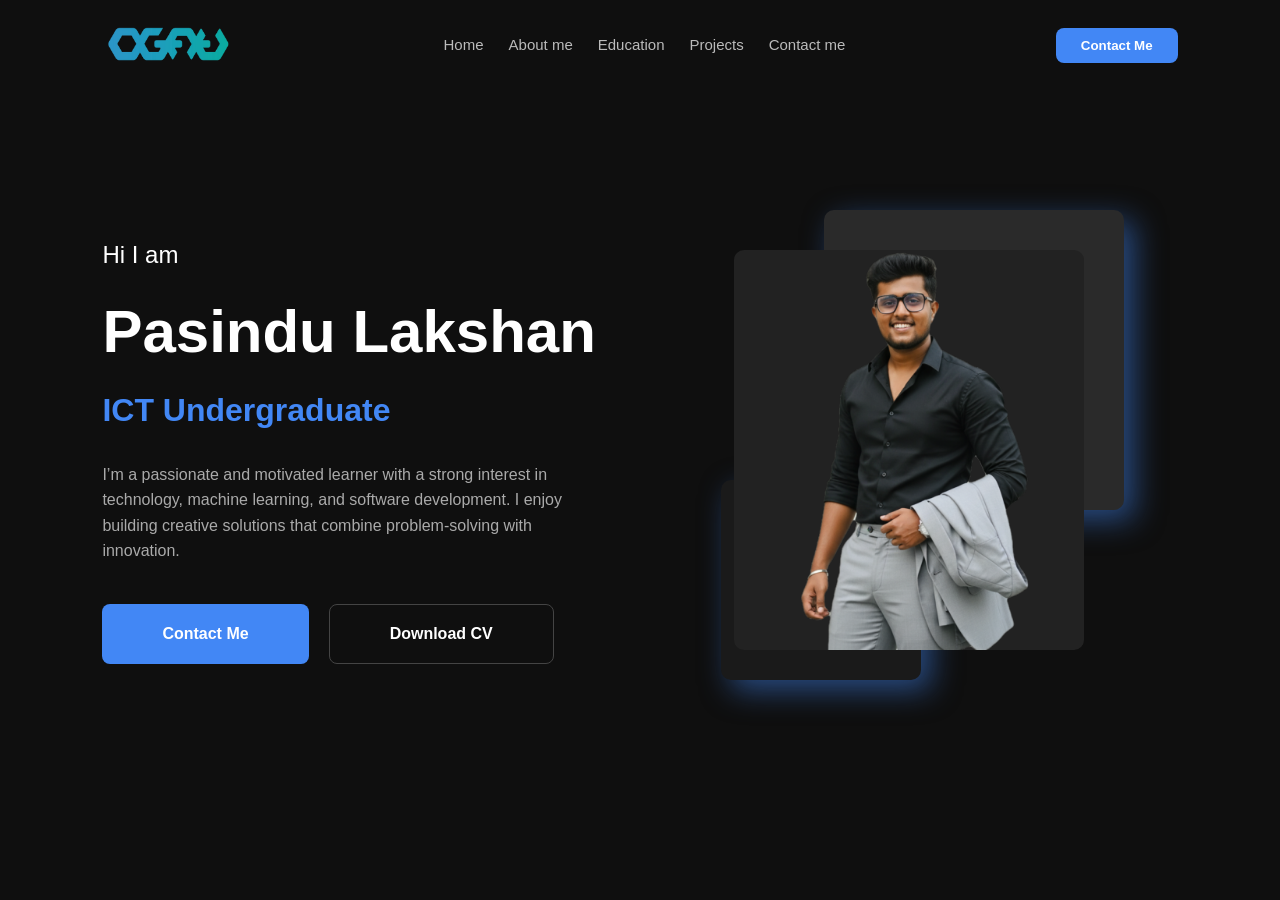
==== index.html @ 7852a0b8 "index.html" ====
<!DOCTYPE html>
<html lang="en">
<head>
    <meta charset="UTF-8">
    <meta name="viewport" content="width=device-width, initial-scale=1.0">
    <title>Pasindu Lakshan | Portfolio</title>
    <link rel="stylesheet" href="style.css">
</head>
<body>

    <header>
        <div class="logo"> 
            <img src="./images/logo.png" alt="OGAA Logo">
        </div>

        <nav>
            <a href="index.html">Home</a>
            <a href="about.html">About me</a>
            <a href="education.html">Education</a>
            <a href="#">Projects</a>
            <a href="contact.html">Contact me</a>
        </nav>

            <button class="hire" onclick="window.location.href='contact.html'">Contact Me</button>
    </header>

    <section class="hero">
        <div class="hero-text">
            <p class="intro">Hi I am</p>
            <h1>Pasindu Lakshan</h1>
            <h2>ICT Undergraduate</h2>
            <p class="intro2">
                I’m a passionate and motivated learner with a strong interest in technology, 
                machine learning, and software development. I enjoy building creative solutions 
                that combine problem-solving with innovation.
            </p>
            
            <div class="buttons">
                <button class="hire-btn">
                    <a href="contact.html">Contact Me</a> 
                </button>
                <button class="cv-btn">
                   <a href="./CV/PasinduCV.pdf"> Download CV</a>
                </button>
            </div>
        </div>

        <div class="hero-image-container">
            <div class="square sq-1"></div>
            <div class="square sq-2"></div>
            <div class="profile-img-box">
                <img src="./images/profile1.png" alt="Pasindu Lakshan">
            </div>
        </div>
    </section>

</body>
</html>
---- style.css ----
/* General Reset */
*{
    margin:0;
    padding:0;
    box-sizing:border-box;
    font-family:'Segoe UI',Tahoma,Geneva,Verdana,sans-serif;
}

body{
    background:#0f0f0f;
    color:white;
    line-height:1.6;
    overflow-x:hidden;
}

img{
    max-width:100%;
    display:block;
}

/* =========================
HEADER
========================= */

header{
    display:flex;
    justify-content:space-between;
    align-items:center;
    padding:20px 8%;
    flex-wrap:wrap;
}

.logo img{
    height:50px;
}

nav{
    display:flex;
    gap:25px;
    flex-wrap:wrap;
}

nav a{
    text-decoration:none;
    color:#bbb;
    font-size:15px;
    transition:0.3s;
}

nav a:hover{
    color:#4287f5;
}

.hire{
    background:#4287f5;
    border:none;
    padding:10px 25px;
    border-radius:8px;
    font-weight:bold;
    color:white;
    cursor:pointer;
}

.hire-nav{
    background: #4287f5;
    border: none;
    padding: 10px 25px;
    color: white;
    border-radius: 8px;
    cursor: pointer;
    font-weight: bold;
    text-decoration: none; /* Removed underline */
    display: inline-block;
}

.hire:hover{
    background:#3572d4;
}


/* --- HERO SECTION --- */
.hero {
    display: flex;
    align-items: center;
    justify-content: space-between;
    padding: 80px 8%;
    min-height: 80vh;
}

.hero-text {
    flex: 1;
    max-width: 600px;
}

.intro {
    font-size: 24px;
    color: #fff;
    margin-bottom: 10px;
}

.hero-text h1 {
    font-size: 60px;
    margin-bottom: 5px;
    font-weight: 800;
}

.hero-text h2 {
    font-size: 32px;
    color: #4287f5;
    margin-bottom: 25px;
}

.intro2 {
    color: #aaa;
    margin-bottom: 40px;
    font-size: 16px;
    max-width: 500px;
}

/* Buttons */
.buttons {
    display: flex;
    gap: 20px;
}

.buttons button, .buttons a {
    padding: 10px 30px;
    border-radius: 8px;
    cursor: pointer;
    font-size: 16px;
    font-weight: 600;
    transition: 0.3s;
    text-decoration: none; /* Added to ensure no underlines on <a> tags */
    display: inline-block;
    color: white;
}

.hire-btn {
    background: #4287f5;
    border: none;
    color: white; /* Set text color white */
    /* text-decoration: none; Removed underline */
}

.cv-btn {
    background: transparent;
    border: 1px solid #444;
    color: white; /* Set text color white */
    /* text-decoration: none; Removed underline */
}

.hire-btn:hover { background: #3572d4; }
.cv-btn:hover { background: #222; }

/* --- HERO IMAGE & SHAPES --- */
.hero-image-container {
    flex: 1;
    position: relative;
    display: flex;
    justify-content: center;
    align-items: center;
}

.profile-img-box {
    position: relative;
    z-index: 3;
    width: 350px;
    height: 400px;
    overflow: hidden;
    background: #222; /* Fallback color */
    border-radius: 10px;
}

.profile-img-box img {
    width: 100%;
    height: 100%;
    object-fit: cover;
}

/* Background Squares */
.square {
    position: absolute;
    background: #333;
    border-radius: 10px;
    z-index: 1;
    box-shadow: 10px 10px 30px rgba(66, 135, 245, 0.5);
}

.sq-1 {
    width: 300px;
    height: 300px;
    top: -40px;
    right: 10%;
    background: #2a2a2a;
    box-shadow: 10px 10px 30px rgba(66, 135, 245, 0.5);
}

.sq-2 {
    width: 200px;
    height: 200px;
    bottom: -30px;
    left: 15%;
    background: #1a1a1a;
    box-shadow: 10px 10px 30px rgba(66, 135, 245, 0.5);
}

/* Responsive for Mobile */
@media (max-width: 900px) {
    .hero {
        flex-direction: column;
        text-align: center;
        padding-top: 40px;
    }
    .hero-text { margin-bottom: 50px; }
    .buttons { justify-content: center; }
    .intro2 { margin-left: auto; margin-right: auto; }
}

/* --- ABOUT PAGE STYLES --- */

.about-container {
    padding: 80px 8%;
    display: flex;
    justify-content: center;
    align-items: center;
    min-height: 80vh;
}

.about-content {
    display: flex;
    align-items: center;
    gap: 80px;
    max-width: 1100px;
}

.about-text h2 {
    font-size: 45px;
    margin-bottom: 10px;
}

.about-text h2 span {
    color: #4287f5;
}

.about-text h3 {
    color: #ccc;
    font-size: 20px;
    margin-bottom: 20px;
}

.about-text p {
    color: #aaa;
    margin-bottom: 15px;
    line-height: 1.8;
}

/* Skills Grid */
.skills-grid {
    display: grid;
    grid-template-columns: repeat(2, 1fr);
    gap: 15px;
    margin-top: 30px;
}

.skill-item {
    background: #1a1a1a;
    padding: 10px 15px;
    border-left: 4px solid #4287f5;
    font-size: 14px;
    color: #eee;
    border-radius: 4px;
    transition: 0.3s;
}

.skill-item:hover {
    background: #222;
    transform: translateX(5px);
}

/* About Image with Shadow */
.about-image {
    position: relative;
    width: 350px;
    height: 400px;
}

.about-image img {
    width: 100%;
    height: 100%;
    object-fit: cover;
    border-radius: 15px;
    position: relative;
    z-index: 2;
}

.square-bg {
    position: absolute;
    width: 100%;
    height: 100%;
    background: #333;
    top: 20px;
    right: -20px;
    border-radius: 15px;
    z-index: 1;
    box-shadow: 0 0 30px rgba(66, 135, 245, 0.4);
}

/* Responsive */
@media (max-width: 900px) {
    .about-content {
        flex-direction: column-reverse;
        text-align: center;
    }
    .skills-grid {
        grid-template-columns: 1fr;
    }
    .about-image {
        width: 280px;
        height: 320px;
    }
}

/* --- EDUCATION PAGE --- */

.section-title {
    text-align: center;
    font-size: 40px;
    margin-top: 40px;
    margin-bottom: 50px;
}

.section-title span {
    color: #4287f5;
}

.education-section {
    padding: 40px 8%;
}

.edu-grid {
    display: grid;
    grid-template-columns: repeat(auto-fit, minmax(300px, 1fr));
    gap: 30px;
    margin-bottom: 60px;
}

.edu-card {
    background: #1a1a1a;
    padding: 30px;
    border-radius: 15px;
    border-bottom: 4px solid #333;
    transition: 0.3s;
}

.edu-card.highlight {
    border-bottom: 4px solid #4287f5;
    box-shadow: 0 10px 30px rgba(66, 135, 245, 0.2);
}

.edu-year {
    color: #4287f5;
    font-weight: bold;
    font-size: 14px;
    margin-bottom: 10px;
}

.institute {
    color: #4287f5;
    font-size: 14px;
    margin-bottom: 15px;
}

/* Exam Results Styling */
.results-container {
    display: flex;
    gap: 30px;
    flex-wrap: wrap;
}

.exam-box {
    flex: 1;
    min-width: 300px;
    background: #151515;
    padding: 25px;
    border-radius: 15px;
}

.exam-box h3 {
    margin-bottom: 20px;
    color: #eee;
    border-left: 4px solid #4287f5;
    padding-left: 15px;
}

.grades, .grades-ol {
    list-style: none;
}

.grades li, .grades-ol li {
    display: flex;
    justify-content: space-between;
    padding: 8px 0;
    border-bottom: 1px solid #222;
    color: #aaa;
}

.grades li span, .grades-ol li span {
    color: #4287f5;
    font-weight: bold;
}

.stats-mini {
    margin-top: 20px;
    display: flex;
    justify-content: space-between;
    font-size: 14px;
    background: #222;
    padding: 10px;
    border-radius: 8px;
    color: #4287f5;
}

.stream {
    color: #888;
    font-style: italic;
    margin-bottom: 10px;
}

@media (max-width: 768px) {
    .education-section { padding: 20px 5%; }
}

/* --- CONTACT PAGE --- */

.contact-container {
    padding: 60px 8%;
    display: flex;
    justify-content: center;
    align-items: center;
    min-height: 85vh;
}

.contact-box {
    display: flex;
    background: #1a1a1a;
    border-radius: 20px;
    overflow: hidden;
    max-width: 1000px;
    width: 100%;
    box-shadow: 0 0 30px rgba(66, 135, 245, 0.8);
}

.contact-form, .contact-info {
    padding: 40px;
    flex: 1;
}

.contact-form h2 span, .contact-info h2 span {
    color: #4287f5;
}

.contact-form form {
    display: flex;
    flex-direction: column;
    gap: 15px;
    margin-top: 20px;
}

.contact-form input, .contact-form textarea {
    background: #0f0f0f;
    border: 1px solid #333;
    padding: 12px;
    color: white;
    border-radius: 8px;
    outline: none;
}

.contact-form input:focus, .contact-form textarea:focus {
    border-color: #4287f5;
}

/* Social Icons Grid */
.contact-info {
    background: #222;
}

.contact-info p {
    color: #aaa;
    margin-bottom: 30px;
    font-size: 15px;
}

.social-icons-grid {
    display: grid;
    grid-template-columns: repeat(3, 1fr);
    gap: 20px;
}

.icon-link {
    display: flex;
    justify-content: center;
    align-items: center;
    background: #0f0f0f;
    padding: 15px;
    border-radius: 12px;
    transition: 0.3s;
    border: 1px solid transparent;
}

.icon-link img {
    width: 40px;
    height: 40px;
    object-fit: contain;
}

.icon-link:hover {
    transform: translateY(-5px);
    border-color: #4287f5;
    box-shadow: 0 5px 15px rgba(66, 135, 245, 0.5);
}

.location-tag {
    margin-top: 40px;
    color: #4287f5;
    font-weight: bold;
}

/* Responsive */
@media (max-width: 850px) {
    .contact-box {
        flex-direction: column;
    }
    .social-icons-grid {
        grid-template-columns: repeat(6, 1fr);
    }
}

@media (max-width: 500px) {
    .social-icons-grid {
        grid-template-columns: repeat(3, 1fr);
    }
}

.hire-btn1{
    background: #4287f5;
    border: none;
    color: white;
    margin-top: 10px;
    padding: 10px 25px;
    border-radius: 8px;
}
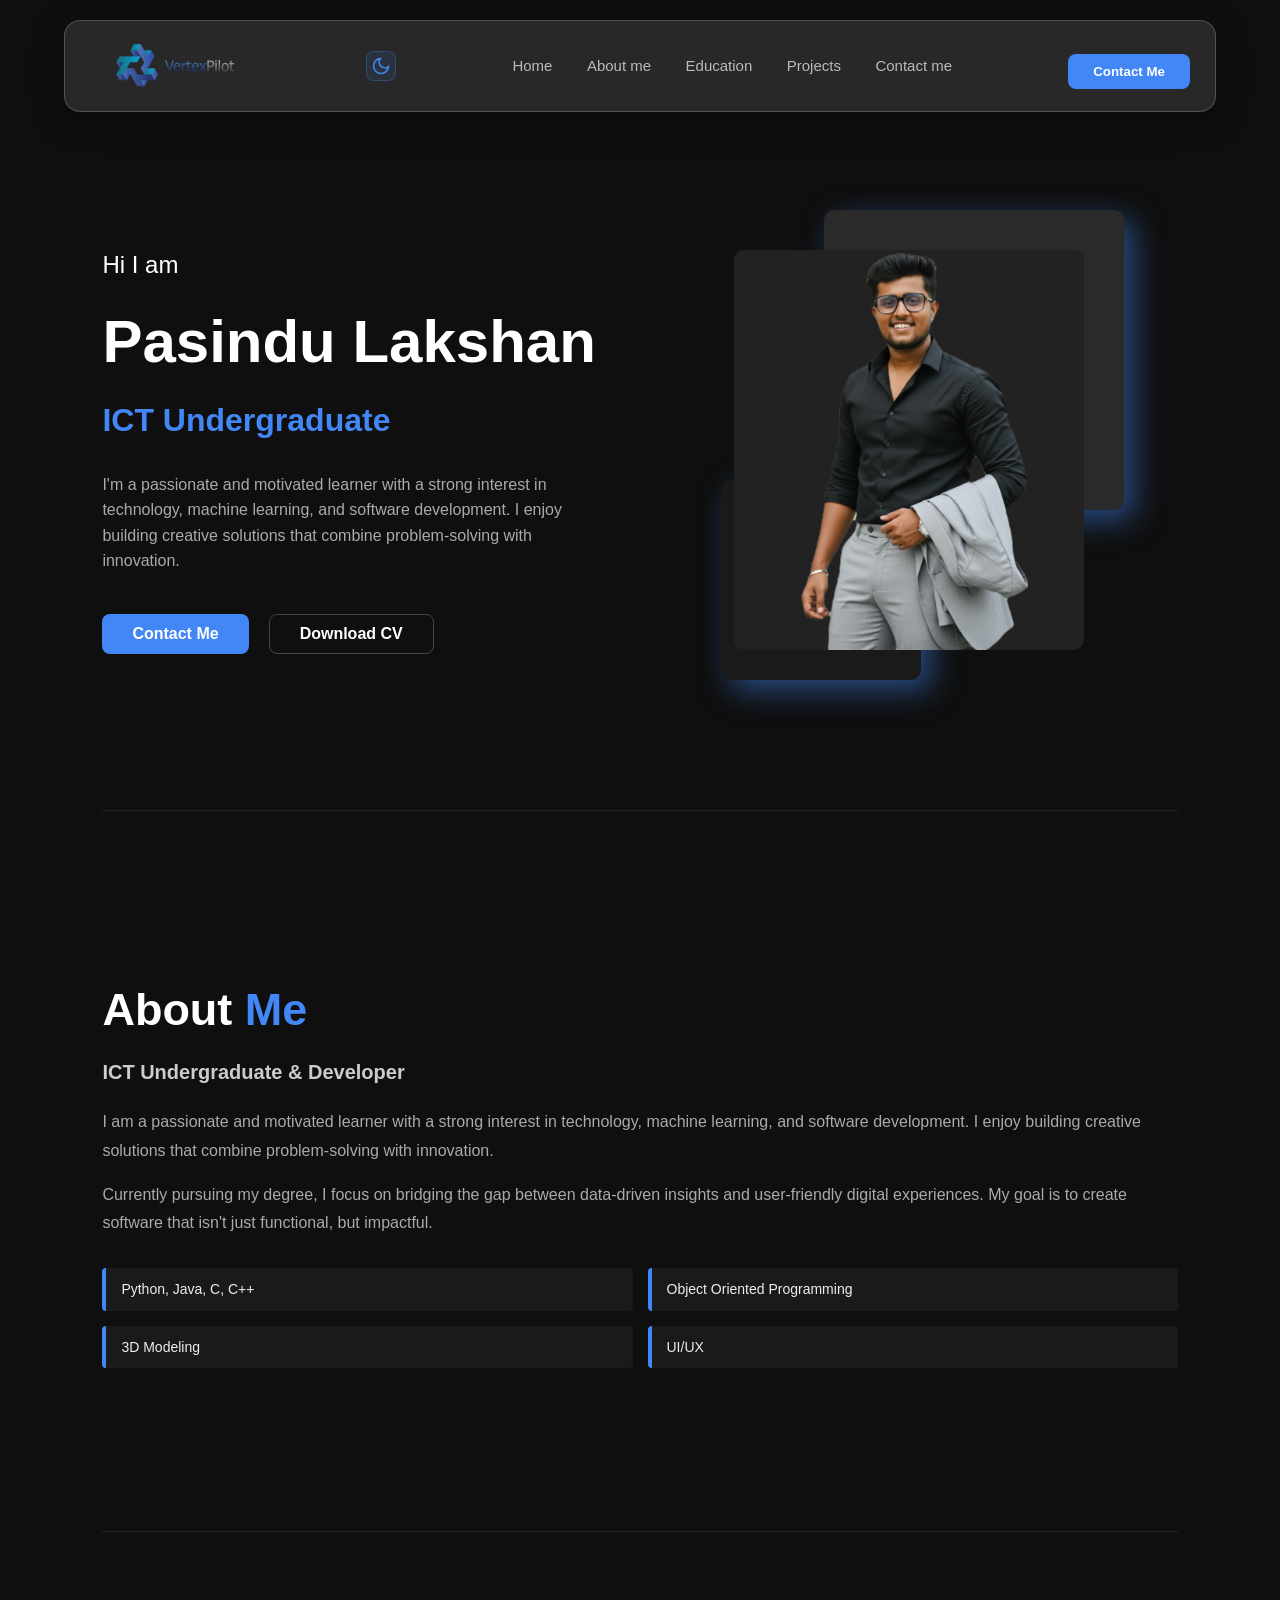
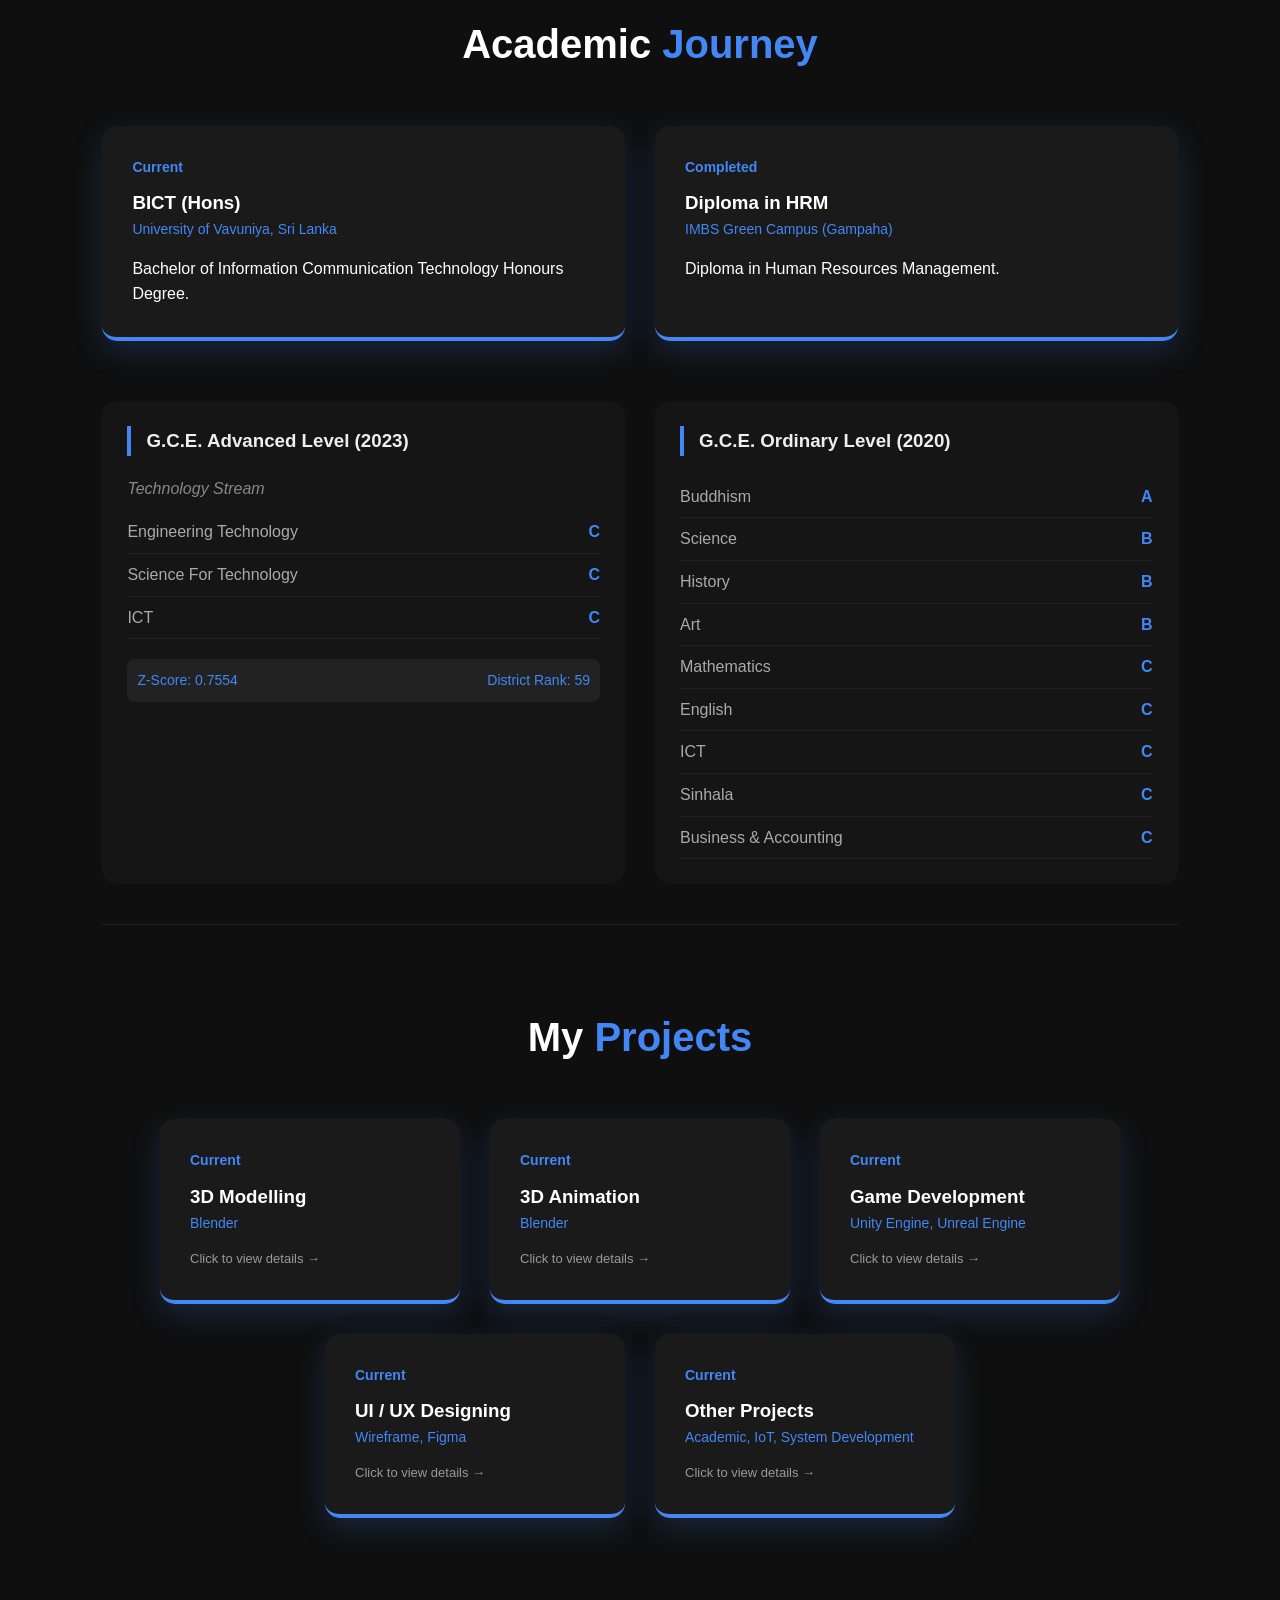
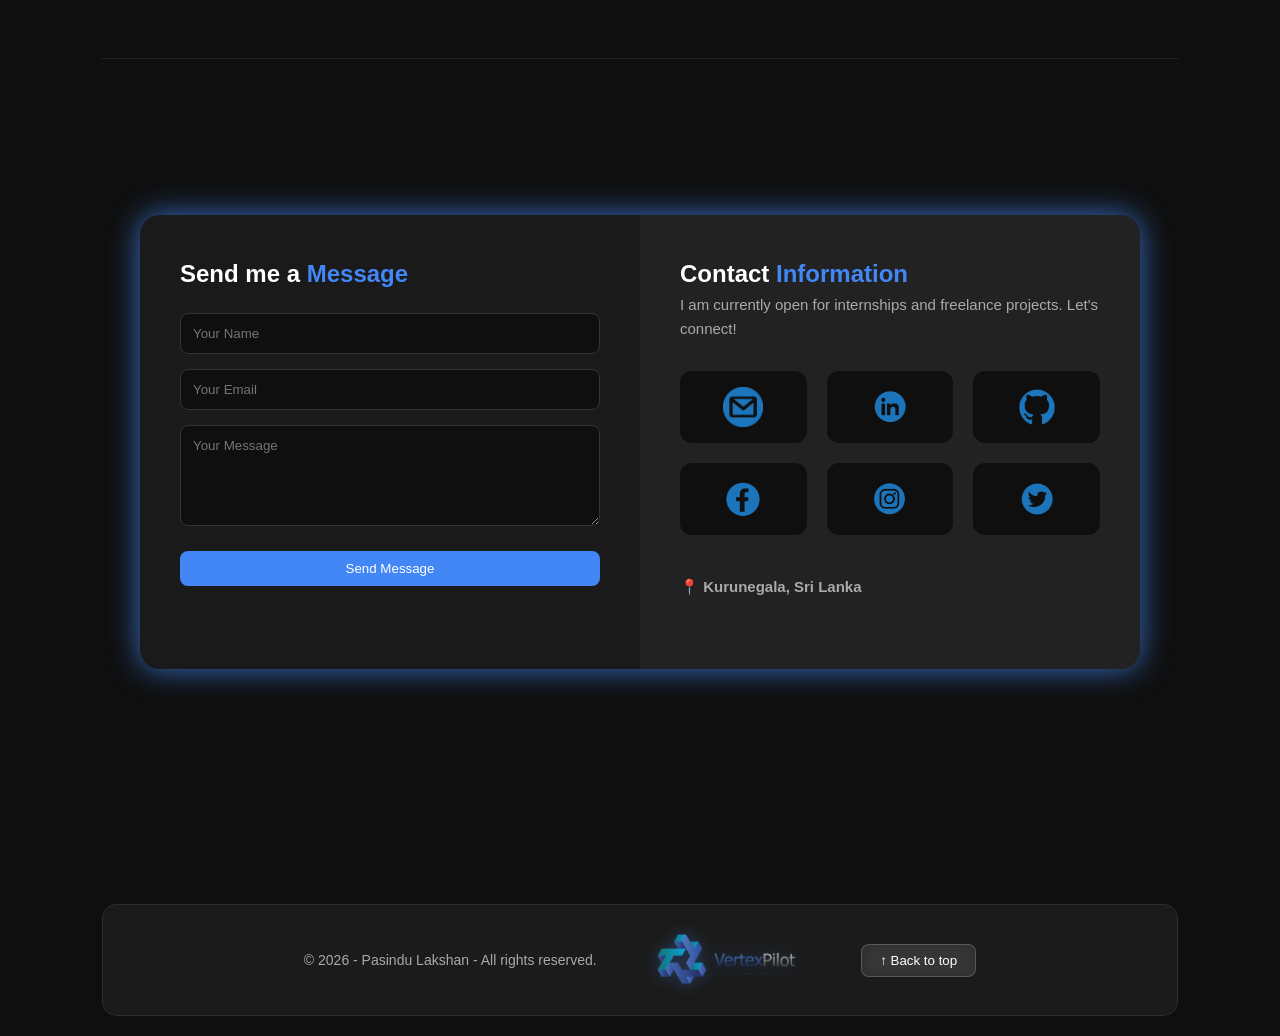
==== commit 9005cc83: "Initial Files" ====
--- a/index.html
+++ b/index.html
@@ -1,58 +1,542 @@
-<!DOCTYPE html>
-<html lang="en">
-<head>
-    <meta charset="UTF-8">
-    <meta name="viewport" content="width=device-width, initial-scale=1.0">
-    <title>Pasindu Lakshan | Portfolio</title>
-    <link rel="stylesheet" href="style.css">
-</head>
-<body>
-
-    <header>
-        <div class="logo"> 
-            <img src="./images/logo.png" alt="OGAA Logo">
-        </div>
-
-        <nav>
-            <a href="index.html">Home</a>
-            <a href="about.html">About me</a>
-            <a href="education.html">Education</a>
-            <a href="#">Projects</a>
-            <a href="contact.html">Contact me</a>
-        </nav>
-
-            <button class="hire" onclick="window.location.href='contact.html'">Contact Me</button>
-    </header>
-
-    <section class="hero">
-        <div class="hero-text">
-            <p class="intro">Hi I am</p>
-            <h1>Pasindu Lakshan</h1>
-            <h2>ICT Undergraduate</h2>
-            <p class="intro2">
-                I’m a passionate and motivated learner with a strong interest in technology, 
-                machine learning, and software development. I enjoy building creative solutions 
-                that combine problem-solving with innovation.
-            </p>
-            
-            <div class="buttons">
-                <button class="hire-btn">
-                    <a href="contact.html">Contact Me</a> 
-                </button>
-                <button class="cv-btn">
-                   <a href="./CV/PasinduCV.pdf"> Download CV</a>
-                </button>
-            </div>
-        </div>
-
-        <div class="hero-image-container">
-            <div class="square sq-1"></div>
-            <div class="square sq-2"></div>
-            <div class="profile-img-box">
-                <img src="./images/profile1.png" alt="Pasindu Lakshan">
-            </div>
-        </div>
-    </section>
-
-</body>
-</html>
+<!DOCTYPE html>
+<html lang="en">
+<head>
+    <meta charset="UTF-8">
+    <meta name="viewport" content="width=device-width, initial-scale=1.0">
+    <title>Pasindu Lakshan | Portfolio</title>
+    <link rel="icon" type="image/png" href="images/Title.png">
+    <link rel="stylesheet" href="style.css">
+    <style>
+        /* ── Smooth scroll ── */
+        html { scroll-behavior: smooth; }
+
+        /* ── Sticky fixed navbar ── */
+        header {
+            position: fixed;
+            top: 0;
+            left: 0;
+            right: 0;
+            z-index: 1000;
+            backdrop-filter: blur(10px);
+            -webkit-backdrop-filter: blur(10px);
+            background: rgba(15,15,15,0.92);
+            border-bottom: 1px solid #1a1a1a;
+        }
+
+        /* Push page content below fixed header */
+        body { padding-top: 90px; }
+
+        /* ── Active nav link ── */
+        nav a.active { color: #4287f5; }
+
+        /* ── Section divider ── */
+        .section-divider { border: none; border-top: 1px solid #222; margin: 0 8%; }
+
+        /* ══════════════════════════════════════
+           HAMBURGER MENU (mobile only)
+        ══════════════════════════════════════ */
+        .hamburger {
+            display: none;
+            flex-direction: column;
+            justify-content: center;
+            gap: 5px;
+            cursor: pointer;
+            padding: 6px;
+            background: none;
+            border: none;
+        }
+        .hamburger span {
+            display: block;
+            width: 24px;
+            height: 2px;
+            background: #bbb;
+            border-radius: 2px;
+            transition: 0.3s;
+        }
+        .hamburger.open span:nth-child(1) { transform: translateY(7px) rotate(45deg); }
+        .hamburger.open span:nth-child(2) { opacity: 0; }
+        .hamburger.open span:nth-child(3) { transform: translateY(-7px) rotate(-45deg); }
+
+        /* ══════════════════════════════════════
+           MOBILE RESPONSIVE
+        ══════════════════════════════════════ */
+        @media (max-width: 768px) {
+
+            /* Header layout on mobile */
+            header {
+                padding: 15px 5%;
+                flex-wrap: wrap;
+                position: fixed;
+            }
+
+            .hamburger { display: flex; }
+
+            /* Hide Contact Me button from header on mobile */
+            header > .hire { display: none; }
+
+            /* Nav collapses into dropdown */
+            nav {
+                display: none;
+                flex-direction: column;
+                width: 100%;
+                background: #141414;
+                margin-top: 10px;
+                border-radius: 10px;
+                overflow: hidden;
+                order: 3;
+            }
+            nav.open { display: flex; }
+
+            nav a {
+                margin: 0;
+                padding: 14px 20px;
+                border-bottom: 1px solid #222;
+                font-size: 15px;
+            }
+            nav a:last-child { border-bottom: none; }
+
+            /* Hero section */
+            .hero {
+                flex-direction: column-reverse;
+                padding: 40px 5% 60px;
+                min-height: unset;
+                text-align: center;
+                gap: 40px;
+            }
+            .hero-text { max-width: 100%; }
+            .hero-text h1 { font-size: 36px; }
+            .hero-text h2 { font-size: 22px; }
+            .intro { font-size: 18px; }
+            .intro2 { font-size: 14px; margin: 0 auto 30px; }
+            .buttons { justify-content: center; flex-wrap: wrap; }
+
+            /* Profile image shrink */
+            .profile-img-box { width: 220px; height: 260px; }
+            .sq-1 { width: 180px; height: 180px; top: -20px; right: 5%; }
+            .sq-2 { width: 120px; height: 120px; bottom: -15px; left: 5%; }
+
+            /* About */
+            .about-container { padding: 50px 5%; min-height: unset; }
+            .about-content { flex-direction: column; gap: 30px; text-align: center; }
+            .about-text h2 { font-size: 32px; }
+            .about-text h3 { font-size: 17px; }
+            .skills-grid { grid-template-columns: 1fr; }
+
+            /* Education */
+            .education-section { padding: 40px 5%; }
+            .section-title { font-size: 28px; }
+            .edu-grid { grid-template-columns: 1fr; }
+            .results-container { flex-direction: column; }
+            .exam-box { min-width: unset; }
+
+            /* Projects placeholder */
+            #projects { padding: 50px 5%; }
+            #project-detail { padding: 50px 5% !important; }
+
+            /* Contact */
+            .contact-container { padding: 40px 5%; min-height: unset; }
+            .contact-box { flex-direction: column; }
+            .contact-form, .contact-info { padding: 25px 20px; }
+            .social-icons-grid { grid-template-columns: repeat(3, 1fr); gap: 12px; }
+            .icon-link img { width: 30px; height: 30px; }
+
+            /* Section divider */
+            .section-divider { margin: 0 5%; }
+
+            body { padding-top: 70px; }
+        }
+
+        @media (max-width: 400px) {
+            .hero-text h1 { font-size: 28px; }
+            .profile-img-box { width: 180px; height: 210px; }
+        }
+    </style>
+</head>
+<body >
+
+    <header>
+        <div class="logo">
+            <img src="images/logo1.png" alt="VertexPilot_Logo">
+        </div>
+
+        <!-- Theme Toggle Button -->
+        <button class="theme-toggle" id="theme-toggle" aria-label="Toggle theme">
+            <svg class="sun-icon" width="20" height="20" viewBox="0 0 24 24" fill="none" stroke="currentColor" stroke-width="2">
+                <circle cx="12" cy="12" r="5"></circle>
+                <line x1="12" y1="1" x2="12" y2="3"></line>
+                <line x1="12" y1="21" x2="12" y2="23"></line>
+                <line x1="4.22" y1="4.22" x2="5.64" y2="5.64"></line>
+                <line x1="18.36" y1="18.36" x2="19.78" y2="19.78"></line>
+                <line x1="1" y1="12" x2="3" y2="12"></line>
+                <line x1="21" y1="12" x2="23" y2="12"></line>
+                <line x1="4.22" y1="19.78" x2="5.64" y2="18.36"></line>
+                <line x1="18.36" y1="5.64" x2="19.78" y2="4.22"></line>
+            </svg>
+            <svg class="moon-icon" width="20" height="20" viewBox="0 0 24 24" fill="none" stroke="currentColor" stroke-width="2">
+                <path d="M21 12.79A9 9 0 1 1 11.21 3 7 7 0 0 0 21 12.79z"></path>
+            </svg>
+        </button>
+
+        <!-- Hamburger toggle (mobile only) -->
+        <button class="hamburger" id="hamburger" aria-label="Toggle menu">
+            <span></span><span></span><span></span>
+        </button>
+
+        <nav id="nav-menu">
+            <a href="index.html#home">Home</a>
+            <a href="index.html#about">About me</a>
+            <a href="index.html#education">Education</a>
+            <a href="index.html#projects">Projects</a>
+            <a href="index.html#contact">Contact me</a>
+        </nav>
+
+        <button class="hire" onclick="document.getElementById('contact').scrollIntoView({behavior:'smooth'})">Contact Me</button>
+    </header>
+
+    <!-- ===== HOME ===== -->
+    <section class="hero" id="home">
+        <div class="hero-text">
+            <p class="intro">Hi I am</p>
+            <h1>Pasindu Lakshan</h1>
+            <h2>ICT Undergraduate</h2>
+            <p class="intro2">
+                I'm a passionate and motivated learner with a strong interest in technology,
+                machine learning, and software development. I enjoy building creative solutions
+                that combine problem-solving with innovation.
+            </p>
+            <div class="buttons">
+                <button class="hire-btn" onclick="document.getElementById('contact').scrollIntoView({behavior:'smooth'})">Contact Me</button>
+                <button class="cv-btn">Download CV</button>
+            </div>
+        </div>
+
+        <div class="hero-image-container">
+            <div class="square sq-1"></div>
+            <div class="square sq-2"></div>
+            <div class="profile-img-box">
+                <img src="images/profile1.png" alt="Pasindu Lakshan">
+            </div>
+        </div>
+    </section>
+
+    <hr class="section-divider">
+
+    <!-- ===== ABOUT ===== -->
+    <section class="about-container" id="about">
+        <div class="about-content">
+            <div class="about-text">
+                <h2>About <span>Me</span></h2>
+                <h3>ICT Undergraduate & Developer</h3>
+                <p>
+                    I am a passionate and motivated learner with a strong interest in technology,
+                    machine learning, and software development. I enjoy building creative solutions
+                    that combine problem-solving with innovation.
+                </p>
+                <p>
+                    Currently pursuing my degree, I focus on bridging the gap between data-driven
+                    insights and user-friendly digital experiences. My goal is to create
+                    software that isn't just functional, but impactful.
+                </p>
+                <div class="skills-grid">
+                    <div class="skill-item">Python, Java, C, C++</div>
+                    <div class="skill-item">Object Oriented Programming</div>
+                    <div class="skill-item">3D Modeling</div>
+                    <div class="skill-item">UI/UX</div>
+                </div>
+            </div>
+        </div>
+    </section>
+
+    <hr class="section-divider">
+
+    <!-- ===== EDUCATION ===== -->
+    <section class="education-section" id="education">
+        <h2 class="section-title">Academic <span>Journey</span></h2>
+
+        <div class="edu-grid">
+            <div class="edu-card highlight">
+                <div class="edu-year">Current</div>
+                <h3>BICT (Hons)</h3>
+                <p class="institute">University of Vavuniya, Sri Lanka</p>
+                <p>Bachelor of Information Communication Technology Honours Degree.</p>
+            </div>
+            <div class="edu-card highlight">
+                <div class="edu-year">Completed</div>
+                <h3>Diploma in HRM</h3>
+                <p class="institute">IMBS Green Campus (Gampaha)</p>
+                <p>Diploma in Human Resources Management.</p>
+            </div>
+        </div>
+
+        <div class="results-container">
+            <div class="exam-box">
+                <h3>G.C.E. Advanced Level (2023)</h3>
+                <p class="stream">Technology Stream</p>
+                <ul class="grades">
+                    <li>Engineering Technology <span>C</span></li>
+                    <li>Science For Technology <span>C</span></li>
+                    <li>ICT <span>C</span></li>
+                </ul>
+                <div class="stats-mini">
+                    <span>Z-Score: 0.7554</span>
+                    <span>District Rank: 59</span>
+                </div>
+            </div>
+            <div class="exam-box">
+                <h3>G.C.E. Ordinary Level (2020)</h3>
+                <ul class="grades-ol">
+                    <li>Buddhism <span>A</span></li>
+                    <li>Science <span>B</span></li>
+                    <li>History <span>B</span></li>
+                    <li>Art <span>B</span></li>
+                    <li>Mathematics <span>C</span></li>
+                    <li>English <span>C</span></li>
+                    <li>ICT <span>C</span></li>
+                    <li>Sinhala <span>C</span></li>
+                    <li>Business & Accounting <span>C</span></li>
+                </ul>
+            </div>
+        </div>
+    </section>
+
+    <hr class="section-divider">
+
+    <!-- ===== PROJECTS ===== -->
+    <section id="projects" style="padding:80px 8%;min-height:40vh;display:flex;flex-direction:column;justify-content:center;align-items:center;">
+
+        <h2 class="section-title" style="margin-top:0;">My <span style="color:#4287f5;">Projects</span></h2>
+
+        <div class="pro-grid" id="projects-container">
+            <!-- Projects will be dynamically inserted here -->
+        </div>
+    </section>
+
+    <hr class="section-divider">
+
+    <!-- ===== CONTACT ===== -->
+    <section class="contact-container" id="contact">
+        <div class="contact-box">
+            <div class="contact-form">
+                <h2>Send me a <span>Message</span></h2>
+                <form>
+                    <input type="text" placeholder="Your Name" required>
+                    <input type="email" placeholder="Your Email" required>
+                    <textarea placeholder="Your Message" rows="5" required></textarea>
+                    <button type="submit" class="hire-btn1">Send Message</button>
+                </form>
+            </div>
+            <div class="contact-info">
+                <h2>Contact <span>Information</span></h2>
+                <p>I am currently open for internships and freelance projects. Let's connect!</p>
+                <div class="social-icons-grid">
+                    <a href="https://contacts.google.com/person/c4088940676423533843" class="icon-link">
+                        <img src="images/gmail.png" alt="Gmail">
+                    </a>
+                    <a href="https://www.linkedin.com/in/pasindu-lakshan-jayasinghe/" class="icon-link">
+                        <img src="images/linkdln.png" alt="LinkedIn">
+                    </a>
+                    <a href="https://github.com/VertexPilot" class="icon-link">
+                        <img src="images/github.png" alt="GitHub">
+                    </a>
+                    <a href="https://www.facebook.com/lakshan.pasindu.1293" class="icon-link">
+                        <img src="images/FB.png" alt="Facebook">
+                    </a>
+                    <a href="https://www.instagram.com/____pasindu_lakshan____/" class="icon-link">
+                        <img src="images/insta.png" alt="Instagram">
+                    </a>
+                    <a href="https://x.com/Pasindu_L4kshan" class="icon-link">
+                        <img src="images/twitter.png" alt="Twitter">
+                    </a>
+                </div>
+                <div class="location-tag">
+                    <p>📍 Kurunegala, Sri Lanka</p>
+                </div>
+            </div>
+        </div>
+    </section>
+
+    <footer class="footer-glass">
+  <div class="footer-container">
+    
+    <p class="footer-text">
+      © 2026 - Pasindu Lakshan - All rights reserved.
+    </p>
+
+    <div class="footer-logo">
+        <img src="images/logo1.png" alt="OGAA Logo">
+    </div>
+
+    <button class="back-to-top" onclick="window.scrollTo({top:0, behavior:'smooth'})">
+      ↑ Back to top
+    </button>
+
+  </div>
+</footer>
+
+    <script>
+        // ══════════════════════════════════════
+        // THEME TOGGLE FUNCTIONALITY
+        // ══════════════════════════════════════
+        const themeToggle = document.getElementById('theme-toggle');
+        const htmlElement = document.documentElement;
+
+        // Check for saved theme preference or default to dark mode
+        const currentTheme = localStorage.getItem('theme') || 'dark-mode';
+        htmlElement.classList.add(currentTheme);
+
+        // Toggle theme
+        themeToggle.addEventListener('click', () => {
+            const theme = htmlElement.classList.contains('dark-mode') ? 'light-mode' : 'dark-mode';
+            
+            htmlElement.classList.remove('dark-mode', 'light-mode');
+            htmlElement.classList.add(theme);
+            
+            localStorage.setItem('theme', theme);
+        });
+
+        // Project data
+        const projects = [
+            {
+                id: '3d-modelling',
+                title: '3D Modelling',
+                status: 'Current',
+                tools: 'Blender',
+                description: `3D Modelling is one of my core competencies. Using Blender, I create detailed and intricate 3D models for various purposes including architectural visualization, character design, and product prototypes. My work focuses on high-quality modeling techniques, proper UV mapping, and realistic texturing.`,
+                details: [
+                    'Created architectural visualizations for building designs',
+                    'Developed character models for animation projects',
+                    'Designed product prototypes for visualization',
+                    'Mastered UV mapping and texture application',
+                    'Proficient in hard surface and organic modeling'
+                ],
+                toolsList: ['Blender', 'Modeling', 'Texturing', 'UV Mapping']
+            },
+            {
+                id: '3d-animation',
+                title: '3D Animation',
+                status: 'Current',
+                tools: 'Blender',
+                description: `3D Animation brings my models to life. I specialize in creating smooth, professional animations using Blender's powerful animation tools. From character rigging and animation to complex camera movements and visual effects, I handle all aspects of 3D animation production.`,
+                details: [
+                    'Character rigging and skeletal animation',
+                    'Keyframe animation and motion capture',
+                    'Visual effects and particle systems',
+                    'Camera movements and cinematography',
+                    'Rendering and post-production compositing'
+                ],
+                toolsList: ['Blender', 'Rigging', 'Animation', 'VFX', 'Compositing']
+            },
+            {
+                id: 'game-development',
+                title: 'Game Development',
+                status: 'Current',
+                tools: 'Unity Engine, Unreal Engine',
+                description: `Game Development combines my passion for programming and creativity. I work with both Unity and Unreal Engine to create engaging and interactive gaming experiences. My expertise includes gameplay mechanics, physics integration, and optimized performance.`,
+                details: [
+                    'Developed 2D and 3D games using Unity',
+                    'Implemented game mechanics and physics systems',
+                    'Created interactive UI and user interfaces',
+                    'Optimized game performance and memory usage',
+                    'Integrated audio and visual effects'
+                ],
+                toolsList: ['Unity', 'Unreal Engine', 'C#', 'Physics', 'Gameplay']
+            },
+            {
+                id: 'ui-ux',
+                title: 'UI / UX Designing',
+                status: 'Current',
+                tools: 'Wireframe, Figma',
+                description: `UI/UX Design is essential for creating user-friendly digital experiences. I design intuitive interfaces, create wireframes, and develop interactive prototypes using Figma and other design tools. My focus is on user-centered design that combines aesthetics with functionality.`,
+                details: [
+                    'User research and persona development',
+                    'Wireframing and prototyping with Figma',
+                    'High-fidelity mockups and design systems',
+                    'User testing and iteration',
+                    'Responsive design for all devices'
+                ],
+                toolsList: ['Figma', 'Wireframing', 'Prototyping', 'User Research', 'Design Systems']
+            },
+            {
+                id: 'other',
+                title: 'Other Projects',
+                status: 'Current',
+                tools: 'Academic, IoT, System Development',
+                description: `Beyond my primary specializations, I work on diverse projects including academic research, IoT applications, and system development. These projects showcase my versatility and ability to tackle complex technical challenges across different domains.`,
+                details: [
+                    'IoT system design and implementation',
+                    'Embedded systems programming',
+                    'Database design and management',
+                    'System architecture and planning',
+                    'Academic research and paper writing'
+                ],
+                toolsList: ['IoT', 'Embedded Systems', 'Databases', 'System Design', 'Python']
+            }
+        ];
+
+        // Render projects on page load
+        function renderProjects() {
+            const container = document.getElementById('projects-container');
+            container.innerHTML = '';
+            projects.forEach(project => {
+                const card = document.createElement('div');
+                card.className = 'pro-card highlight';
+                card.onclick = () => showProjectDetail(project.id);
+                card.style.cursor = 'pointer';
+                card.innerHTML = `
+                    <div class="edu-year">${project.status}</div>
+                    <h3>${project.title}</h3>
+                    <p class="institute">${project.tools}</p>
+                    <p style="color: #999; font-size: 13px; margin-top: 10px;">Click to view details →</p>
+                `;
+                container.appendChild(card);
+            });
+        }
+
+        // Show project detail in new page
+        function showProjectDetail(projectId) {
+            // Open the project detail page in the same tab
+            window.location.href = `project-${projectId}.html`;
+        }
+
+        // Render projects when page loads
+        window.addEventListener('load', renderProjects);
+
+        // ── Hamburger toggle ──
+        const hamburger = document.getElementById('hamburger');
+        const navMenu   = document.getElementById('nav-menu');
+
+        hamburger.addEventListener('click', () => {
+            hamburger.classList.toggle('open');
+            navMenu.classList.toggle('open');
+        });
+
+        // Close nav when a link is clicked (mobile)
+        navMenu.querySelectorAll('a').forEach(link => {
+            link.addEventListener('click', () => {
+                hamburger.classList.remove('open');
+                navMenu.classList.remove('open');
+            });
+        });
+
+        // ── Active nav highlight on scroll ──
+        const sections = document.querySelectorAll('section[id]');
+        const navLinks = document.querySelectorAll('nav a');
+
+        window.addEventListener('scroll', () => {
+            let current = '';
+            sections.forEach(section => {
+                if (window.scrollY >= section.offsetTop - 120) {
+                    current = section.getAttribute('id');
+                }
+            });
+            navLinks.forEach(link => {
+                link.classList.remove('active');
+                if (link.getAttribute('href') === '#' + current) {
+                    link.classList.add('active');
+                }
+            });
+        });
+    </script>
+
+</body>
+</html>
--- a/style.css
+++ b/style.css
@@ -1,70 +1,121 @@
 /* General Reset */
-*{
-    margin:0;
-    padding:0;
-    box-sizing:border-box;
-    font-family:'Segoe UI',Tahoma,Geneva,Verdana,sans-serif;
-}
-
-body{
-    background:#0f0f0f;
-    color:white;
-    line-height:1.6;
-    overflow-x:hidden;
-}
-
-img{
-    max-width:100%;
-    display:block;
-}
-
-/* =========================
-HEADER
-========================= */
-
-header{
-    display:flex;
-    justify-content:space-between;
-    align-items:center;
-    padding:20px 8%;
-    flex-wrap:wrap;
-}
-
-.logo img{
-    height:50px;
-}
-
-nav{
-    display:flex;
-    gap:25px;
-    flex-wrap:wrap;
-}
-
-nav a{
-    text-decoration:none;
-    color:#bbb;
-    font-size:15px;
-    transition:0.3s;
-}
-
-nav a:hover{
-    color:#4287f5;
-}
-
-.hire{
-    background:#4287f5;
-    border:none;
-    padding:10px 25px;
-    border-radius:8px;
-    font-weight:bold;
-    color:white;
-    cursor:pointer;
-}
-
-.hire-nav{
+* {
+    margin: 0;
+    padding: 0;
+    box-sizing: border-box;
+    font-family: 'Segoe UI', Tahoma, Geneva, Verdana, sans-serif;
+}
+
+body {
+    background: #0f0f0f;
+    color: white;
+    line-height: 1.6;
+    overflow-x: hidden;
+}
+
+/* --- HEADER --- */
+header {
+    display: flex;
+    justify-content: space-between;
+    align-items: center;
+
+    width: 90%;          /* controls total width */
+    max-width: 1200px;  /* keeps it clean on large screens */
+    margin: 20px auto;  /* centers it */
+
+    padding: 15px 25px;
+
+    background: rgba(15, 15, 15, 0.6); /* keep your glass style */
+    backdrop-filter: blur(10px);
+
+    border-radius: 15px;
+}
+
+.logo img {
+    height: 60px; /* Increased from 50px */
+    width: auto;
+    display: block;
+}
+
+nav a {
+    margin: 0 15px;
+    text-decoration: none;
+    color: #bbb;
+    font-size: 15px;
+    transition: 0.3s;
+}
+
+nav a:hover {
+    color: #4287f5;
+   
+}
+
+/* Theme Toggle Button */
+.theme-toggle {
+    background: rgba(66, 135, 245, 0.1);
+    border: 1px solid rgba(66, 135, 245, 0.3);
+    color: #4287f5;
+    width: 30px;
+    height: 30px;
+    border-radius: 8px;
+    cursor: pointer;
+    display: flex;
+    align-items: center;
+    justify-content: center;
+    transition: all 0.3s ease;
+    position: relative;
+}
+
+.theme-toggle:hover {
+    background: rgba(66, 135, 245, 0.2);
+    border-color: #4287f5;
+    box-shadow: 0 0 12px rgba(66, 135, 245, 0.4);
+}
+
+.theme-toggle svg {
+    position: absolute;
+    width: 20px;
+    height: 20px;
+    opacity: 1;
+    transition: all 0.3s ease;
+}
+
+.sun-icon {
+    opacity: 1;
+    transform: rotate(0deg) scale(1);
+}
+
+.moon-icon {
+    opacity: 0;
+    transform: rotate(-180deg) scale(0.5);
+}
+
+.dark-mode .sun-icon {
+    opacity: 0;
+    transform: rotate(180deg) scale(0.5);
+}
+
+.dark-mode .moon-icon {
+    opacity: 1;
+    transform: rotate(0deg) scale(1);
+}
+
+.buttons button, .hire-navs a{
+     padding: 12px 30px;
+    border-radius: 8px;
+    cursor: pointer;
+    font-size: 16px;
+    font-weight: 600;
+    transition: 0.3s;
+    text-decoration: none; /* Added to ensure no underlines on <a> tags */
+    display: inline-block;
+    color: white;
+}
+
+.hire-nav {
     background: #4287f5;
     border: none;
-    padding: 10px 25px;
+    padding: 10px 10px;
     color: white;
     border-radius: 8px;
     cursor: pointer;
@@ -73,10 +124,15 @@
     display: inline-block;
 }
 
-.hire:hover{
-    background:#3572d4;
-}
-
+.hire{
+    background: #4287f5;
+    border: none;
+    color: white;
+    margin-top: 10px;
+    padding: 10px 25px;
+    border-radius: 8px;
+    font-weight: bold;
+}
 
 /* --- HERO SECTION --- */
 .hero {
@@ -430,6 +486,158 @@
     .education-section { padding: 20px 5%; }
 }
 
+/* --- Project Page --- */
+
+.pro-grid{
+    display: flex;
+    flex-wrap: wrap;
+    gap: 30px;
+    margin-bottom: 60px;
+    width: 100%;
+    max-width: 1100px;
+    justify-content: center;
+}
+
+.pro-card {
+    background: #1a1a1a;
+    padding: 30px;
+    border-radius: 15px;
+    border-bottom: 4px solid #333;
+    transition: 0.3s;
+    cursor: pointer;
+    flex: 1;
+    min-width: 280px;
+    max-width: 300px;
+    user-select: none;
+}
+
+.pro-card:hover {
+    transform: translateY(-5px);
+    box-shadow: 0 10px 30px rgba(66, 135, 245, 0.3);
+}
+
+.pro-card.highlight{
+    border-bottom: 4px solid #4287f5;
+    box-shadow: 0 10px 30px rgba(66, 135, 245, 0.2);
+}
+
+.pro-card.highlight:hover {
+    box-shadow: 0 15px 40px rgba(66, 135, 245, 0.4);
+}
+
+/* Project Detail Section */
+#project-detail {
+    display: flex;
+    flex-direction: column;
+    justify-content: flex-start;
+    min-height: 100vh;
+}
+
+.project-detail-content {
+    background: #1a1a1a;
+    padding: 40px;
+    border-radius: 15px;
+    border-bottom: 4px solid #4287f5;
+    max-width: 1000px;
+    margin: 0 auto;
+    width: 100%;
+}
+
+.project-detail-content h2 {
+    font-size: 45px;
+    margin-bottom: 10px;
+    color: #fff;
+}
+
+.project-detail-content .edu-year {
+    color: #4287f5;
+    font-weight: bold;
+    font-size: 14px;
+    margin-bottom: 15px;
+}
+
+.project-detail-content .institute {
+    color: #4287f5;
+    font-size: 16px;
+    margin-bottom: 25px;
+    font-weight: 600;
+}
+
+.project-detail-content p {
+    color: #aaa;
+    margin-bottom: 15px;
+    line-height: 1.8;
+    font-size: 15px;
+}
+
+.project-tools {
+    display: grid;
+    grid-template-columns: repeat(auto-fit, minmax(150px, 1fr));
+    gap: 15px;
+    margin-top: 30px;
+}
+
+.tool-item {
+    background: #0f0f0f;
+    padding: 15px;
+    border-left: 4px solid #4287f5;
+    border-radius: 8px;
+    color: #eee;
+    font-size: 14px;
+    text-align: center;
+}
+
+/* Responsive for Mobile */
+@media (max-width: 900px) {
+    .pro-grid {
+        flex-direction: column;
+        align-items: center;
+        gap: 20px;
+    }
+    
+    .pro-card {
+        width: 100%;
+        min-width: unset;
+        max-width: unset;
+    }
+
+    .project-detail-content {
+        padding: 25px;
+    }
+
+    .project-detail-content h2 {
+        font-size: 32px;
+    }
+}
+
+@media (max-width: 600px) {
+    .pro-grid {
+        padding: 0;
+    }
+
+    .pro-card {
+        padding: 20px;
+    }
+
+    .project-detail-content {
+        padding: 20px;
+        border-radius: 10px;
+    }
+
+    .project-detail-content h2 {
+        font-size: 26px;
+    }
+
+    .project-tools {
+        grid-template-columns: 1fr;
+    }
+
+    .back-btn {
+        margin-bottom: 20px !important;
+        width: 100% !important;
+    }
+}
+
 /* --- CONTACT PAGE --- */
 
 .contact-container {
@@ -549,3 +757,443 @@
     padding: 10px 25px;
     border-radius: 8px;
 }
+
+/* =========================
+   FOOTER (GLASS STYLE)
+========================= */
+.footer-glass {
+    margin-top: 60px;
+    padding: 20px 8%;
+}
+
+/* Glass container */
+.footer-container {
+    max-width: 1200px;
+    margin: auto;
+
+    display: flex;
+    justify-content: center;
+    align-items: center;
+    flex-wrap: wrap;
+    gap: 30px;
+
+    padding: 20px 30px;
+
+    background: rgba(255, 255, 255, 0.05);
+    backdrop-filter: blur(12px);
+    border-radius: 15px;
+    border: 1px solid rgba(255,255,255,0.08);
+}
+
+/* Footer Logo */
+.footer-logo {
+    display: flex;
+    align-items: center;
+    justify-content: center;
+}
+
+.footer-logo img {
+    height: 70px; /* Increased from default */
+    width: auto;
+    display: block;
+    filter: drop-shadow(0 0 8px rgba(66, 135, 245, 0.3));
+}
+
+/* Text */
+.footer-text {
+    font-size: 14px;
+    color: #aaa;
+}
+
+/* Back to top button */
+.back-to-top {
+    padding: 8px 18px;
+    border-radius: 8px;
+    border: 1px solid rgba(255,255,255,0.2);
+
+    background: rgba(255,255,255,0.08);
+    color: white;
+    cursor: pointer;
+
+    backdrop-filter: blur(8px);
+    transition: 0.3s;
+}
+
+.back-to-top:hover {
+    background: #4287f5;
+    border-color: #4287f5;
+}
+
+/* =========================
+   MOBILE
+========================= */
+@media (max-width: 600px) {
+    .footer-container {
+        flex-direction: column;
+        gap: 15px;
+        text-align: center;
+    }
+}
+
+/* =========================
+   GALLERY SECTION STYLES
+========================= */
+
+.gallery-container {
+    display: grid;
+    grid-template-columns: repeat(auto-fit, minmax(350px, 1fr));
+    gap: 40px;
+    max-width: 1200px;
+    margin: 0 auto;
+}
+
+.gallery-item {
+    display: flex;
+    flex-direction: column;
+    gap: 20px;
+    animation: fadeInUp 0.6s ease-out;
+}
+
+@keyframes fadeInUp {
+    from {
+        opacity: 0;
+        transform: translateY(20px);
+    }
+    to {
+        opacity: 1;
+        transform: translateY(0);
+    }
+}
+
+.gallery-image {
+    position: relative;
+    overflow: hidden;
+    border-radius: 15px;
+    height: 280px;
+    background: linear-gradient(135deg, #1a1a1a 0%, #2a2a2a 100%);
+    box-shadow: 0 10px 40px rgba(66, 135, 245, 0.2);
+    transition: all 0.3s ease;
+}
+
+.gallery-image img {
+    width: 100%;
+    height: 100%;
+    object-fit: cover;
+    transition: transform 0.4s ease;
+}
+
+.gallery-item:hover .gallery-image {
+    box-shadow: 0 15px 50px rgba(66, 135, 245, 0.4);
+    transform: translateY(-5px);
+}
+
+.gallery-item:hover .gallery-image img {
+    transform: scale(1.05);
+}
+
+.gallery-description {
+    flex: 1;
+}
+
+.gallery-description h3 {
+    font-size: 22px;
+    color: #fff;
+    margin-bottom: 12px;
+    font-weight: 600;
+}
+
+.gallery-description p {
+    color: #aaa;
+    line-height: 1.7;
+    font-size: 14px;
+}
+
+/* Responsive */
+@media (max-width: 900px) {
+    .gallery-container {
+        grid-template-columns: repeat(auto-fit, minmax(300px, 1fr));
+        gap: 30px;
+    }
+
+    .gallery-image {
+        height: 240px;
+    }
+
+    .gallery-description h3 {
+        font-size: 20px;
+    }
+}
+
+@media (max-width: 600px) {
+    .gallery-container {
+        grid-template-columns: 1fr;
+        gap: 25px;
+    }
+
+    .gallery-image {
+        height: 250px;
+    }
+
+    .gallery-description h3 {
+        font-size: 18px;
+    }
+
+    .gallery-description p {
+        font-size: 13px;
+    }
+}
+
+/* Light Mode Gallery Styles */
+:root.light-mode .gallery-image {
+    background: linear-gradient(135deg, #f0f0f0 0%, #e8e8e8 100%);
+    box-shadow: 0 10px 40px rgba(66, 135, 245, 0.15);
+}
+
+:root.light-mode .gallery-item:hover .gallery-image {
+    box-shadow: 0 15px 50px rgba(66, 135, 245, 0.25);
+}
+
+:root.light-mode .gallery-description h3 {
+    color: #1a1a1a;
+}
+
+:root.light-mode .gallery-description p {
+    color: #666;
+}
+
+/* =========================
+   LIGHT THEME / DARK THEME
+========================= */
+
+/* Light Theme (Light Mode) */
+:root.light-mode {
+    --bg-primary: #5a5a5a1e;
+    --bg-secondary: #f5f5f5;
+    --bg-tertiary: #eeeeee;
+    --text-primary: #1a1a1a;
+    --text-secondary: #555555;
+    --text-tertiary: #888888;
+    --border-color: #ddd;
+    --card-bg: #f8f8f8;
+    --glass-bg: rgba(255, 255, 255, 0.7);
+    --glass-border: rgba(0, 0, 0, 0.08);
+}
+
+/* Dark Theme (Default - Current Design) */
+:root.dark-mode,
+:root {
+    --bg-primary: #0f0f0f;
+    --bg-secondary: #1a1a1a;
+    --bg-tertiary: #222222;
+    --text-primary: #ffffff;
+    --text-secondary: #bbb;
+    --text-tertiary: #aaa;
+    --border-color: #333;
+    --card-bg: #1a1a1a;
+    --glass-bg: rgba(15, 15, 15, 0.6);
+    --glass-border: rgba(255, 255, 255, 0.08);
+}
+
+:root.dark-mode header {
+    background: rgba(255, 255, 255, 0.107) !important;
+    border-bottom: 1px solid var(--border-color);
+
+    background: rgba(255, 255, 255, 0.1); 
+  
+  /* The frosted blur effect */
+  backdrop-filter: blur(10px);
+  -webkit-backdrop-filter: blur(10px); /* Support for Safari */
+  
+  /* Subtle glass border and rounded corners */
+  border: 1px solid rgba(255, 255, 255, 0.2);
+  border-radius: 16px;
+  
+  /* Elevation shadow */
+  box-shadow: 0 8px 32px 0 rgba(0, 0, 0, 0.37);
+}
+
+
+
+/* Light Mode Body */
+:root.light-mode body {
+    background: var(--bg-primary);
+    color: var(--text-primary);
+}
+
+:root.light-mode header {
+    background: rgba(255, 255, 255, 0.107) !important;
+    border-bottom: 1px solid var(--border-color);
+
+    background: rgba(255, 255, 255, 0.1); 
+  
+  /* The frosted blur effect */
+  backdrop-filter: blur(10px);
+  -webkit-backdrop-filter: blur(10px); /* Support for Safari */
+  
+  /* Subtle glass border and rounded corners */
+  border: 1px solid rgba(255, 255, 255, 0.2);
+  border-radius: 16px;
+  
+  /* Elevation shadow */
+  box-shadow: 0 8px 32px 0 rgba(0, 0, 0, 0.37);
+}
+
+:root.light-mode nav a {
+    color: #141414;
+   
+}
+
+:root.light-mode nav a:hover,
+:root.light-mode nav a.active {
+    color: #4287f5;
+}
+
+:root.light-mode .hire-btn {
+    background: #4287f5;
+    color: white;
+}
+
+:root.light-mode .hire-btn:hover {
+    background: #3572d4;
+}
+
+:root.light-mode .cv-btn {
+    background: #f0f0f0;
+    color: #333;
+    border: 1px solid #ddd;
+}
+
+:root.light-mode .cv-btn:hover {
+    background: #e0e0e0;
+}
+
+:root.light-mode .section-divider {
+    border-top: 1px solid #ddd;
+}
+
+:root.light-mode .edu-card,
+:root.light-mode .pro-card {
+    background: #f8f8f8;
+}
+
+:root.light-mode .edu-card h3,
+:root.light-mode .pro-card h3 {
+    color: #1a1a1a;
+}
+
+:root.light-mode .edu-card p,
+:root.light-mode .pro-card p {
+    color: #666;
+}
+
+:root.light-mode .skill-item {
+    background: #eeeeee;
+    color: #1a1a1a;
+    border-left: 4px solid #4287f5;
+}
+
+:root.light-mode .skill-item:hover {
+    background: #e0e0e0;
+}
+
+:root.light-mode .contact-box {
+    background: #f8f8f8;
+    box-shadow: 0 0 30px rgba(66, 135, 245, 0.3);
+}
+
+:root.light-mode .contact-form {
+    background: #ffffff;
+}
+
+:root.light-mode .contact-info {
+    background: #f0f0f0;
+}
+
+:root.light-mode .contact-form input,
+:root.light-mode .contact-form textarea {
+    background: #ffffff;
+    border: 1px solid #ddd;
+    color: #333;
+}
+
+:root.light-mode .contact-form input:focus,
+:root.light-mode .contact-form textarea:focus {
+    border-color: #4287f5;
+}
+
+:root.light-mode .icon-link {
+    background: #eeeeee;
+    border: 1px solid #ddd;
+}
+
+:root.light-mode .icon-link:hover {
+    border-color: #4287f5;
+    box-shadow: 0 5px 15px rgba(66, 135, 245, 0.3);
+}
+
+:root.light-mode .contact-form h2,
+:root.light-mode .contact-info h2 {
+    color: #1a1a1a;
+}
+
+:root.light-mode .contact-form h2 span,
+:root.light-mode .contact-info h2 span {
+    color: #4287f5;
+}
+
+:root.light-mode .contact-info p {
+    color: #666;
+}
+
+:root.light-mode .location-tag {
+    color: #4287f5;
+}
+
+:root.light-mode .footer-glass {
+    background: transparent;
+}
+
+:root.light-mode .footer-container {
+    background: rgba(255, 255, 255, 0.8);
+    border: 1px solid rgba(0, 0, 0, 0.08);
+}
+
+:root.light-mode .footer-text {
+    color: #666;
+}
+
+:root.light-mode .back-to-top {
+    background: rgba(66, 135, 245, 0.1);
+    border: 1px solid rgba(66, 135, 245, 0.3);
+    color: #4287f5;
+}
+
+:root.light-mode .back-to-top:hover {
+    background: #4287f5;
+    color: white;
+    border-color: #4287f5;
+}
+
+:root.light-mode .about-text h2 {
+    color: #1a1a1a;
+}
+
+:root.light-mode .about-text h3 {
+    color: #666;
+}
+
+:root.light-mode .about-text p {
+    color: #666;
+}
+
+:root.light-mode .intro {
+    color: #1a1a1a;
+}
+
+:root.light-mode .intro2 {
+    color: #666;
+}
+
+:root.light-mode .section-title {
+    color: #1a1a1a;
+}
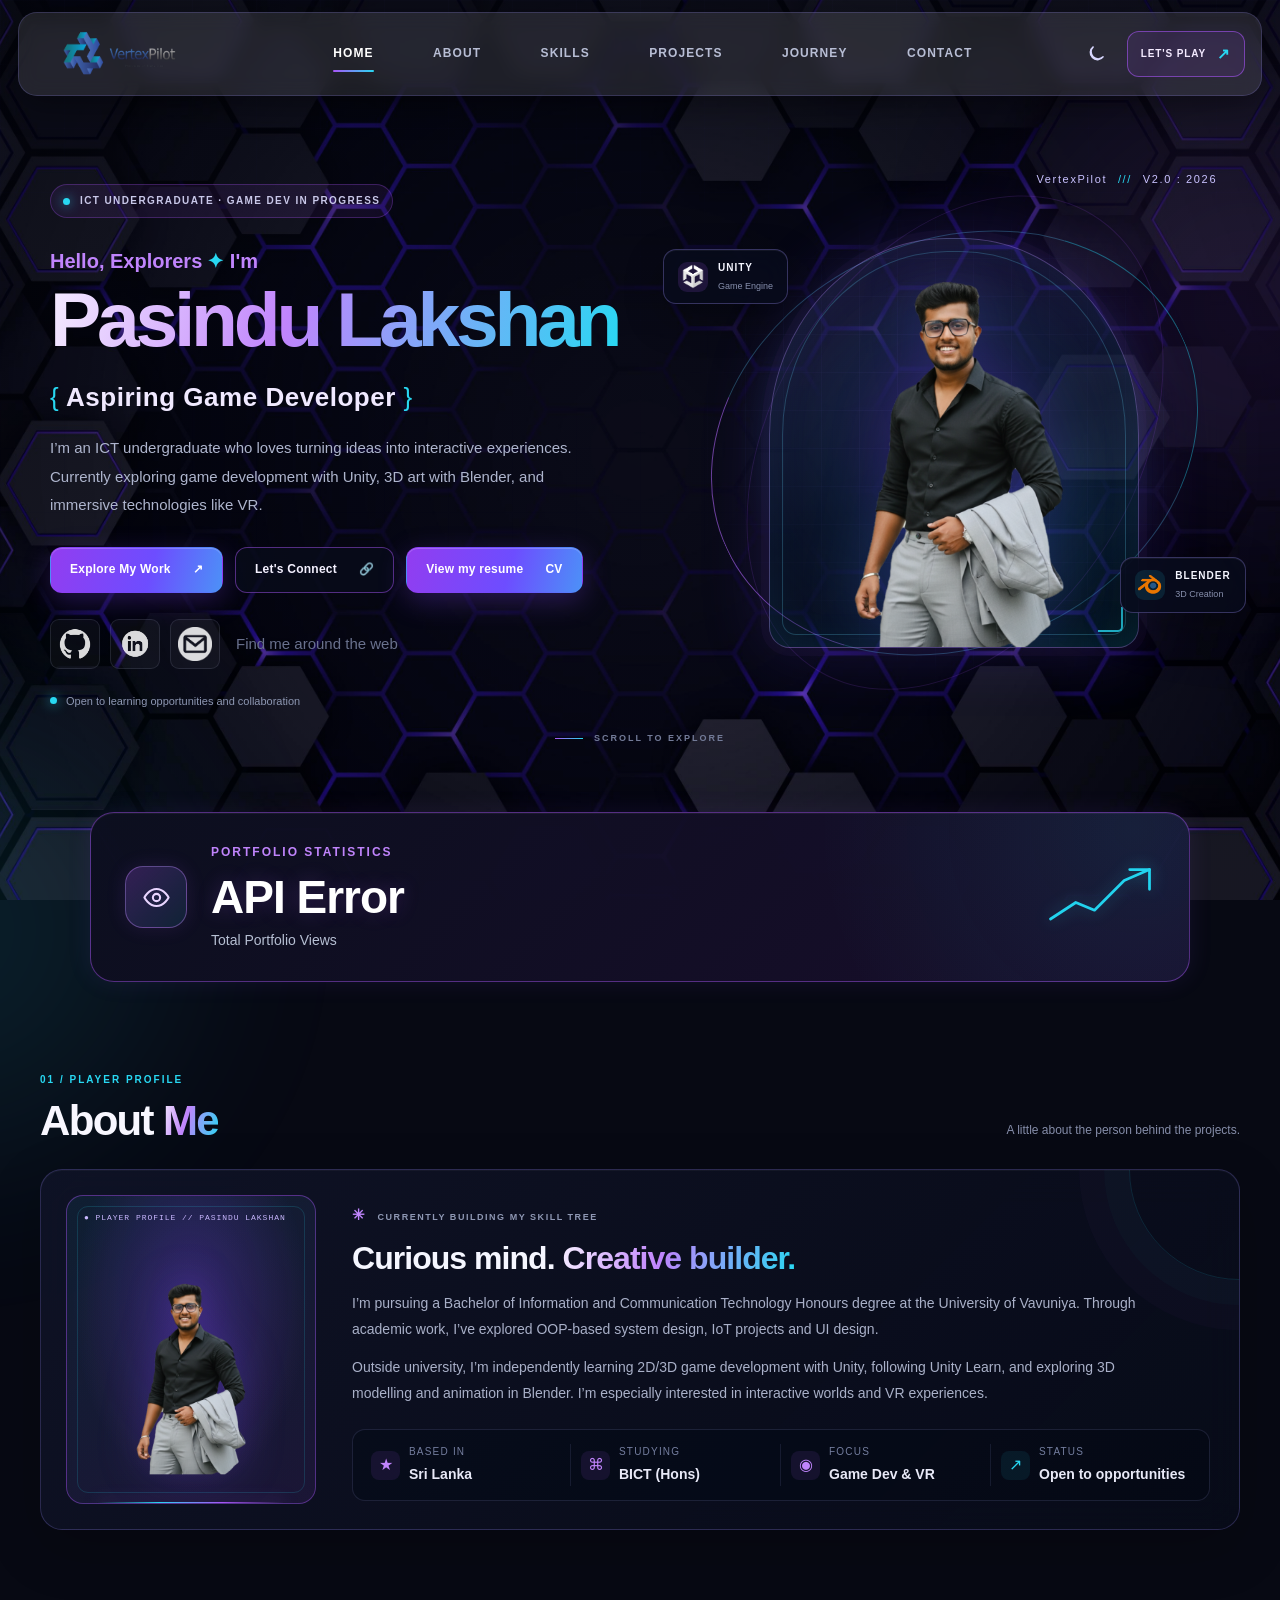
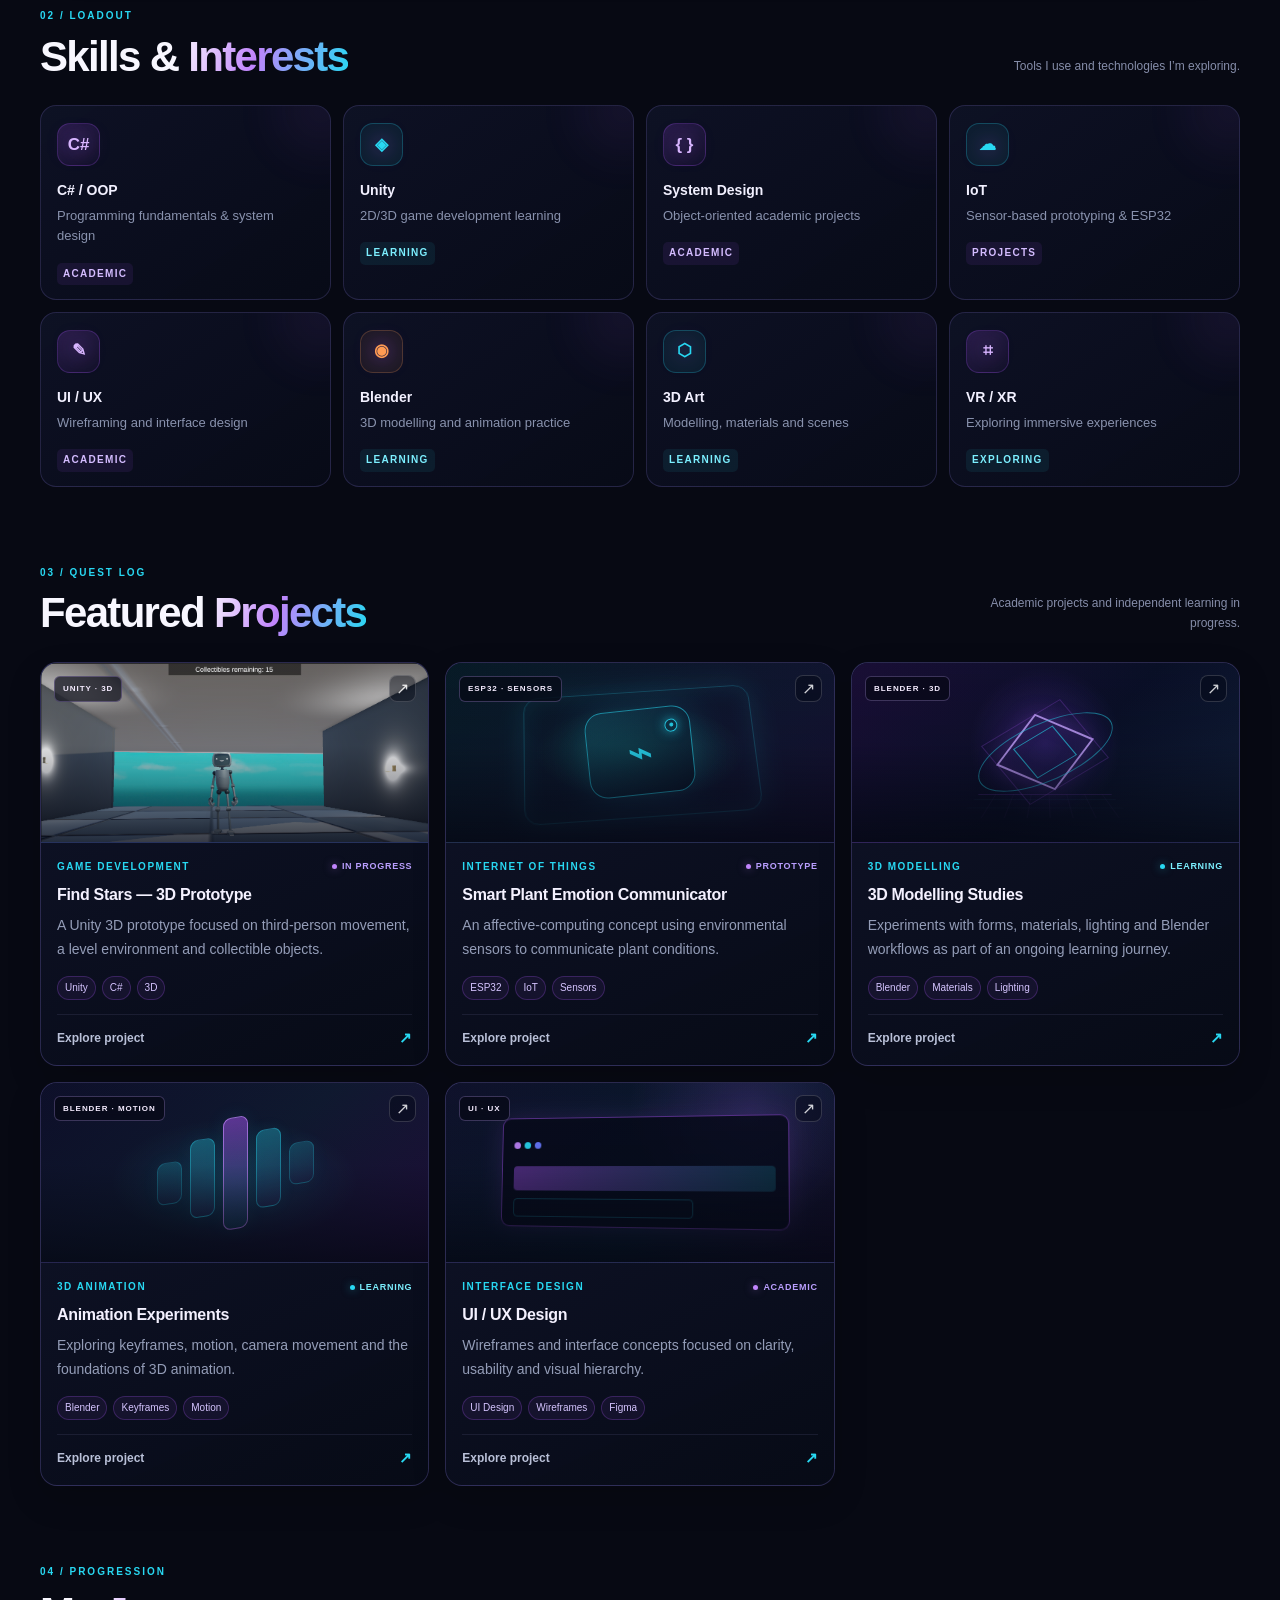
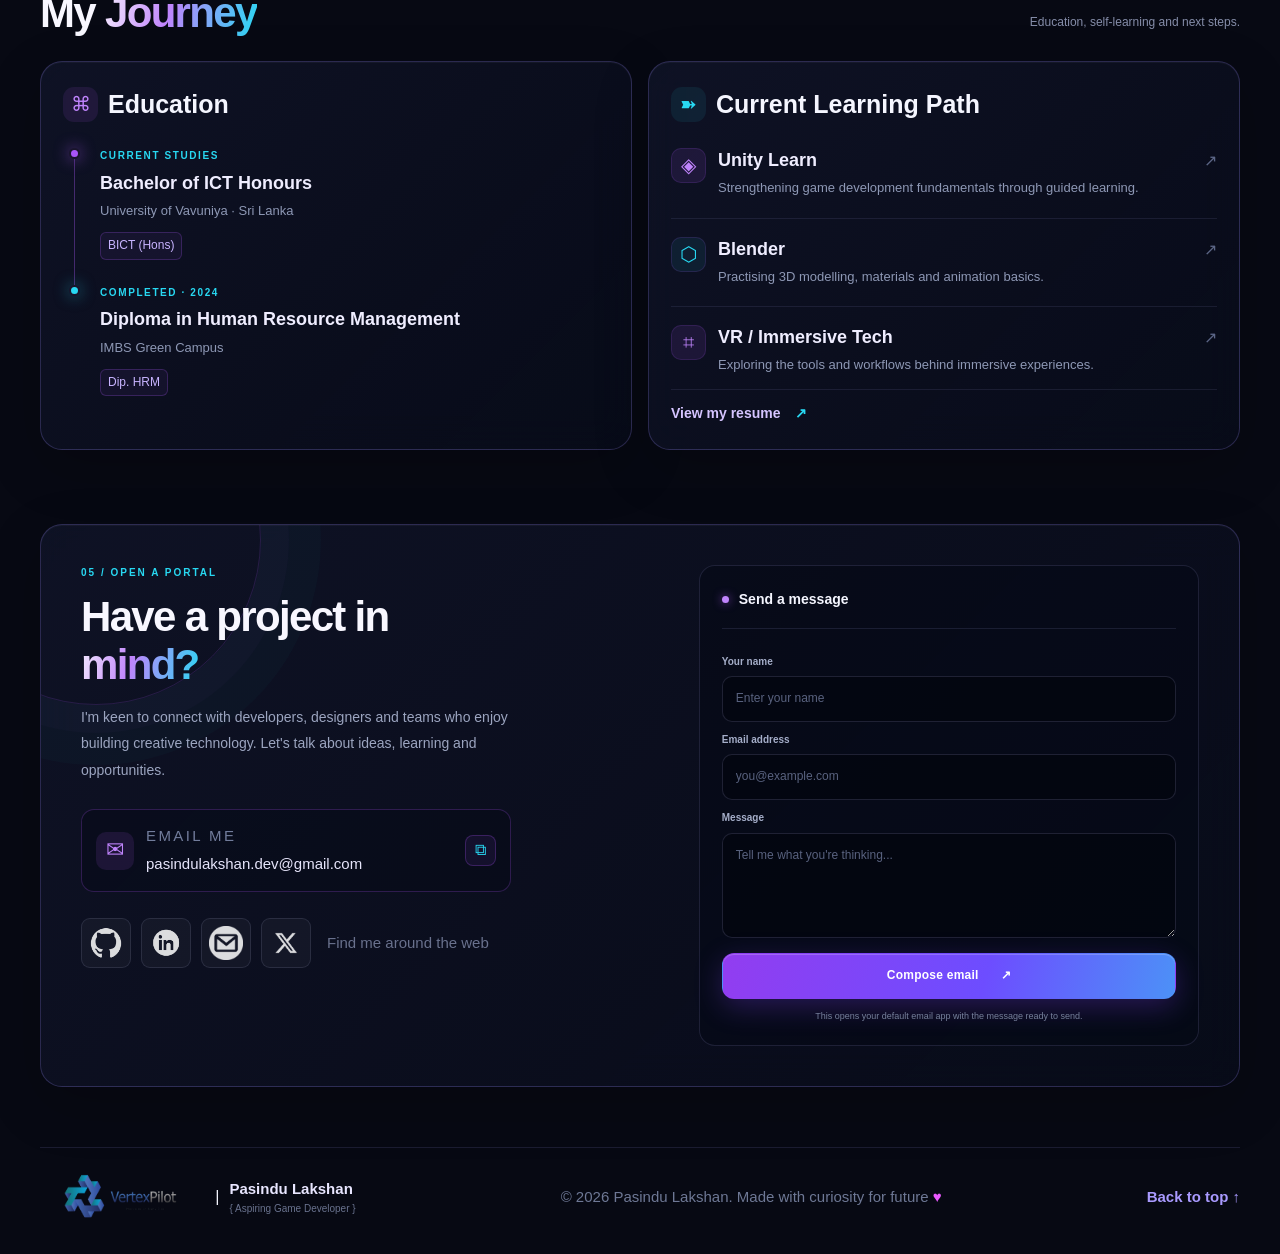
==== commit 90a6816a: "Initial Files" ====
--- a/index.html
+++ b/index.html
@@ -1,542 +1,344 @@
 <!DOCTYPE html>
 <html lang="en">
 <head>
-    <meta charset="UTF-8">
-    <meta name="viewport" content="width=device-width, initial-scale=1.0">
-    <title>Pasindu Lakshan | Portfolio</title>
-    <link rel="icon" type="image/png" href="images/Title.png">
-    <link rel="stylesheet" href="style.css">
-    <style>
-        /* ── Smooth scroll ── */
-        html { scroll-behavior: smooth; }
-
-        /* ── Sticky fixed navbar ── */
-        header {
-            position: fixed;
-            top: 0;
-            left: 0;
-            right: 0;
-            z-index: 1000;
-            backdrop-filter: blur(10px);
-            -webkit-backdrop-filter: blur(10px);
-            background: rgba(15,15,15,0.92);
-            border-bottom: 1px solid #1a1a1a;
+  <meta charset="UTF-8">
+  <meta name="viewport" content="width=device-width, initial-scale=1.0">
+  <meta name="theme-color" content="#070913">
+  <meta name="description" content="Pasindu Lakshan — ICT undergraduate exploring game development, Unity, 3D art, IoT and immersive technologies.">
+  <title>Pasindu Lakshan | Portfolio</title>
+  <link rel="icon" type="image/png" href="images/Title.png">
+  <link rel="stylesheet" href="style.css">
+  <link rel="stylesheet" href="neon.css">
+</head>
+<body class="portfolio-home">
+  <div class="ambient ambient-one" aria-hidden="true"></div>
+  <div class="ambient ambient-two" aria-hidden="true"></div>
+
+  <header class="site-header">
+    <a class="brand" href="#home" aria-label="Pasindu Lakshan home">
+      <div class="logo">
+            <img src="images/logo1.png" alt="VertexPilot_Logo">
+      </div>
+      <!-- <span class="brand-mark" aria-hidden="true">
+        <svg viewBox="0 0 48 48" fill="none"><path d="M12 8h24a4 4 0 0 1 3.8 2.8l4 13.2a7 7 0 0 1-6.7 9h-1.5a7 7 0 0 1-5.3-2.4l-3.7-4.3h-5.2l-3.7 4.3a7 7 0 0 1-5.3 2.4h-1.5a7 7 0 0 1-6.7-9l4-13.2A4 4 0 0 1 12 8Z" stroke="currentColor" stroke-width="2.4"/><path d="M14 15v10M9 20h10M33 18h.1M37 23h.1" stroke="currentColor" stroke-width="2.8" stroke-linecap="round"/><path d="M25 15.5h6" stroke="currentColor" stroke-width="2.2" stroke-linecap="round"/></svg>
+      </span> -->
+      <!-- <span class="brand-copy"><strong>PASINDU LAKSHAN<span>●</span></strong><small>ASPIRING GAME DEVELOPER</small></span> -->
+    </a>
+
+    <button class="hamburger" id="hamburger" type="button" aria-label="Open navigation" aria-expanded="false" aria-controls="nav-menu"><span></span><span></span><span></span></button>
+
+    <nav class="main-nav" id="nav-menu" aria-label="Main navigation">
+      <a class="active" href="#home">Home</a>
+      <a href="#about">About</a>
+      <a href="#skills">Skills</a>
+      <a href="#projects">Projects</a>
+      <a href="#journey">Journey</a>
+      <a href="#contact">Contact</a>
+    </nav>
+
+    <div class="header-actions">
+      <button class="theme-toggle" id="theme-toggle" type="button" aria-label="Switch to light theme" title="Toggle theme">
+        <svg class="moon-icon" viewBox="0 0 24 24" width="19" height="19" fill="none" aria-hidden="true"><path d="M20.5 15.4A8.4 8.4 0 0 1 8.6 3.5 8.5 8.5 0 1 0 20.5 15.4Z" stroke="currentColor" stroke-width="1.8" stroke-linecap="round" stroke-linejoin="round"/></svg>
+      </button>
+      <a class="header-game-link" href="#projects" aria-label="Explore projects"><span>LET'S PLAY</span><span aria-hidden="true">↗</span></a>
+    </div>
+  </header>
+
+  <main>
+    <!-- HERO -->
+    <section class="hero-section section-wrap" id="home">
+      <div class="hero-copy">
+        <div class="eyebrow"><span class="eyebrow-dot"></span> ICT UNDERGRADUATE · GAME DEV IN PROGRESS</div>
+        <p class="hero-greeting">Hello, Explorers<span class="wave">✦</span>  I'm </p>
+        <h1><span class="name-gradient">Pasindu  Lakshan</span></h1>
+        <h2 class="hero-role"><span class="role-bracket">{</span> Aspiring Game Developer <span class="role-bracket">}</span></h2>
+        <p class="hero-description">I’m an ICT undergraduate who loves turning ideas into interactive experiences. Currently exploring game development with Unity, 3D art with Blender, and immersive technologies like VR.</p>
+        <div class="hero-buttons">
+          <a class="button button-primary" href="#projects">Explore My Work <span aria-hidden="true">↗</span></a>
+          <a class="button button-secondary" href="#contact">Let's Connect <span aria-hidden="true">🔗</span></a>
+          <a class="button button-primary" href="CV/Pasindu%20Lakshan%20Resume.pdf" target="_blank" rel="noopener">View my resume <span>CV</span></a>
+        </div>
+        <div class="social-row" aria-label="Social links">
+          <a href="https://github.com/VertexPilot" target="_blank" rel="noopener noreferrer" aria-label="GitHub" title="GitHub"><img src="images/github.png" alt=""></a>
+          <a href="https://www.linkedin.com/in/dev-pasindu" target="_blank" rel="noopener noreferrer" aria-label="LinkedIn" title="LinkedIn"><img src="images/linkdln.png" alt=""></a>
+          <a href="mailto:lakshanpasindu0908@gmail.com" aria-label="Email" title="Email"><img src="images/gmail.png" alt=""></a>
+          <span class="social-caption">Find me around the web</span>
+        </div>
+        <div class="hero-status"><span class="status-light"></span> Open to learning opportunities and collaboration</div>
+      </div>
+
+      <div class="hero-visual" aria-label="Portrait of Pasindu Lakshan">
+        <div class="visual-grid" aria-hidden="true"></div>
+        <div class="orbit orbit-large" aria-hidden="true"></div>
+        <div class="orbit orbit-small" aria-hidden="true"></div>
+        <div class="hero-glow" aria-hidden="true"></div>
+        <div class="hero-image-frame">
+          <div class="frame-corner frame-corner-tl"></div><div class="frame-corner frame-corner-br"></div>
+          <img class="hero-portrait" src="images/profile1.png" alt="Pasindu Lakshan">
+        </div>
+        <div class="floating-chip chip-unity"><span class="chip-icon">
+          <img src="images/unity-logo-dark.png" alt="UNITY">
+        </span><span><strong>UNITY</strong><small>Game Engine</small></span></div>
+        <div class="floating-chip chip-blender"><span class="chip-icon cyan">
+          <img src="images/Blender_logo.png" alt="Blender">
+        </span><span><strong>BLENDER</strong><small>3D Creation</small></span></div>
+        <!-- <div class="visual-index">VertexPilot <span>///</span> V2.0 : 2026</div> -->
+        <div class="visual-coordinate">VertexPilot <span>///</span> V2.0 : 2026</div>
+      </div>
+    </section>
+
+    <div class="scroll-cue"><span></span> SCROLL TO EXPLORE</div>
+
+    <!-- PORTFOLIO VIEW COUNTER -->
+<section class="portfolio-view-counter"
+         aria-label="Portfolio statistics">
+
+    <div class="portfolio-view-counter__card">
+
+        <div class="portfolio-view-counter__icon">
+            <svg viewBox="0 0 24 24"
+                 fill="none"
+                 stroke="currentColor"
+                 stroke-width="1.7"
+                 stroke-linecap="round"
+                 stroke-linejoin="round"
+                 aria-hidden="true">
+                <path d="M2 12s3.5-7 10-7 10 7 10 7-3.5 7-10 7-10-7-10-7Z"/>
+                <circle cx="12" cy="12" r="3"/>
+            </svg>
+        </div>
+
+        <div class="portfolio-view-counter__content">
+            <p class="portfolio-view-counter__eyebrow">
+                PORTFOLIO STATISTICS
+            </p>
+
+            <p class="portfolio-view-counter__number"
+               id="portfolioViewCount"
+               aria-live="polite">
+                Loading...
+            </p>
+
+            <p class="portfolio-view-counter__label">
+                Total Portfolio Views
+            </p>
+        </div>
+
+        <div class="portfolio-view-counter__chart"
+             aria-hidden="true">
+            <svg viewBox="0 0 100 60" fill="none">
+                <path d="M5 50 L28 35 L45 42 L72 15 L95 5"
+                      stroke="currentColor"
+                      stroke-width="2.5"
+                      stroke-linecap="round"
+                      stroke-linejoin="round"/>
+                <path d="M77 5 H95 V23"
+                      stroke="currentColor"
+                      stroke-width="2.5"
+                      stroke-linecap="round"
+                      stroke-linejoin="round"/>
+            </svg>
+        </div>
+
+    </div>
+</section>
+
+    <!-- ABOUT -->
+    <section class="section-wrap content-section" id="about">
+      <div class="section-heading"><div><p class="section-kicker">01 / PLAYER PROFILE</p><h2>About <span class="gradient-text">Me</span></h2></div><p class="section-aside">A little about the person behind the projects.</p></div>
+      <div class="about-panel glass-panel">
+        <div class="about-avatar-wrap"><img src="images/profile.png" alt="Portrait of Pasindu Lakshan" class="about-avatar"><span class="avatar-decoration" aria-hidden="true"></span><span class="avatar-label"><span>●</span> PLAYER PROFILE // PASINDU LAKSHAN</span></div>
+        <div class="about-copy">
+          <div class="mini-label"><span class="tiny-cross">✳</span> CURRENTLY BUILDING MY SKILL TREE</div>
+          <h3>Curious mind. <span class="gradient-text">Creative builder.</span></h3>
+          <p>I’m pursuing a Bachelor of Information and Communication Technology Honours degree at the University of Vavuniya. Through academic work, I’ve explored OOP-based system design, IoT projects and UI design.</p>
+          <p>Outside university, I’m independently learning 2D/3D game development with Unity, following Unity Learn, and exploring 3D modelling and animation in Blender. I’m especially interested in interactive worlds and VR experiences.</p>
+          <div class="profile-facts">
+            <div class="profile-fact"><span class="fact-icon">★</span><span><small>BASED IN</small><strong>Sri Lanka</strong></span></div>
+            <div class="profile-fact"><span class="fact-icon">⌘</span><span><small>STUDYING</small><strong>BICT (Hons)</strong></span></div>
+            <div class="profile-fact"><span class="fact-icon">◉</span><span><small>FOCUS</small><strong>Game Dev & VR</strong></span></div>
+            <div class="profile-fact"><span class="fact-icon cyan-icon">↗</span><span><small>STATUS</small><strong>Open to opportunities</strong></span></div>
+          </div>
+        </div>
+      </div>
+    </section>
+
+    <!-- SKILLS -->
+    <section class="section-wrap content-section" id="skills">
+      <div class="section-heading"><div><p class="section-kicker">02 / LOADOUT</p><h2>Skills & <span class="gradient-text">Interests</span></h2></div><p class="section-aside">Tools I use and technologies I’m exploring.</p></div>
+      <div class="skills-grid">
+        <article class="skill-card"><span class="skill-symbol purple">C#</span><h3>C# / OOP</h3><p>Programming fundamentals & system design</p><span class="skill-level">ACADEMIC</span></article>
+        <article class="skill-card"><span class="skill-symbol cyan">◈</span><h3>Unity</h3><p>2D/3D game development learning</p><span class="skill-level learning">LEARNING</span></article>
+        <article class="skill-card"><span class="skill-symbol purple">{ }</span><h3>System Design</h3><p>Object-oriented academic projects</p><span class="skill-level">ACADEMIC</span></article>
+        <article class="skill-card"><span class="skill-symbol cyan">☁︎</span><h3>IoT</h3><p>Sensor-based prototyping & ESP32</p><span class="skill-level">PROJECTS</span></article>
+        <article class="skill-card"><span class="skill-symbol purple">✎</span><h3>UI / UX</h3><p>Wireframing and interface design</p><span class="skill-level">ACADEMIC</span></article>
+        <article class="skill-card"><span class="skill-symbol orange">◉</span><h3>Blender</h3><p>3D modelling and animation practice</p><span class="skill-level learning">LEARNING</span></article>
+        <article class="skill-card"><span class="skill-symbol cyan">⬡</span><h3>3D Art</h3><p>Modelling, materials and scenes</p><span class="skill-level learning">LEARNING</span></article>
+        <article class="skill-card"><span class="skill-symbol purple">⌗</span><h3>VR / XR</h3><p>Exploring immersive experiences</p><span class="skill-level learning">EXPLORING</span></article>
+      </div>
+    </section>
+
+    <!-- PROJECTS -->
+    <section class="section-wrap content-section" id="projects">
+      <div class="section-heading"><div><p class="section-kicker">03 / QUEST LOG</p><h2>Featured <span class="gradient-text">Projects</span></h2></div><p class="section-aside">Academic projects and independent learning in progress.</p></div>
+      <div class="projects-grid">
+        <a class="project-card project-card-featured" href="project-game-development.html">
+          <div class="project-cover cover-game"><img src="images/GD_Face01.png" alt="Unity 3D game prototype screenshot"><span class="cover-badge">UNITY · 3D</span><span class="cover-symbol">↗</span></div>
+          <div class="project-card-content"><div class="project-card-top"><span class="project-type">GAME DEVELOPMENT</span><span class="project-status"><i></i> IN PROGRESS</span></div><h3>Find Stars — 3D Prototype</h3><p>A Unity 3D prototype focused on third-person movement, a level environment and collectible objects.</p><div class="tag-row"><span>Unity</span><span>C#</span><span>3D</span></div><div class="project-card-footer">Explore project <span>↗</span></div></div>
+        </a>
+        <a class="project-card" href="project-other.html">
+          <div class="project-cover cover-iot"><div class="iot-art" aria-hidden="true"><span>⌁</span><i></i><b></b></div><span class="cover-badge">ESP32 · SENSORS</span><span class="cover-symbol">↗</span></div>
+          <div class="project-card-content"><div class="project-card-top"><span class="project-type">INTERNET OF THINGS</span><span class="project-status"><i></i> PROTOTYPE</span></div><h3>Smart Plant Emotion Communicator</h3><p>An affective-computing concept using environmental sensors to communicate plant conditions.</p><div class="tag-row"><span>ESP32</span><span>IoT</span><span>Sensors</span></div><div class="project-card-footer">Explore project <span>↗</span></div></div>
+        </a>
+        <a class="project-card" href="project-3d-modelling.html">
+          <div class="project-cover cover-model"><div class="model-art" aria-hidden="true"><div class="model-cube"></div><div class="model-ring"></div><div class="model-floor"></div></div><span class="cover-badge">BLENDER · 3D</span><span class="cover-symbol">↗</span></div>
+          <div class="project-card-content"><div class="project-card-top"><span class="project-type">3D MODELLING</span><span class="project-status learning-status"><i></i> LEARNING</span></div><h3>3D Modelling Studies</h3><p>Experiments with forms, materials, lighting and Blender workflows as part of an ongoing learning journey.</p><div class="tag-row"><span>Blender</span><span>Materials</span><span>Lighting</span></div><div class="project-card-footer">Explore project <span>↗</span></div></div>
+        </a>
+        <a class="project-card" href="project-3d-animation.html">
+          <div class="project-cover cover-animation"><div class="animation-art" aria-hidden="true"><span></span><span></span><span></span><span></span><span></span></div><span class="cover-badge">BLENDER · MOTION</span><span class="cover-symbol">↗</span></div>
+          <div class="project-card-content"><div class="project-card-top"><span class="project-type">3D ANIMATION</span><span class="project-status learning-status"><i></i> LEARNING</span></div><h3>Animation Experiments</h3><p>Exploring keyframes, motion, camera movement and the foundations of 3D animation.</p><div class="tag-row"><span>Blender</span><span>Keyframes</span><span>Motion</span></div><div class="project-card-footer">Explore project <span>↗</span></div></div>
+        </a>
+        <a class="project-card" href="project-ui-ux.html">
+          <div class="project-cover cover-ui"><div class="ui-art" aria-hidden="true"><span></span><span></span><span></span><i></i><b></b></div><span class="cover-badge">UI · UX</span><span class="cover-symbol">↗</span></div>
+          <div class="project-card-content"><div class="project-card-top"><span class="project-type">INTERFACE DESIGN</span><span class="project-status"><i></i> ACADEMIC</span></div><h3>UI / UX Design</h3><p>Wireframes and interface concepts focused on clarity, usability and visual hierarchy.</p><div class="tag-row"><span>UI Design</span><span>Wireframes</span><span>Figma</span></div><div class="project-card-footer">Explore project <span>↗</span></div></div>
+        </a>
+      </div>
+    </section>
+
+    <!-- JOURNEY -->
+    <section class="section-wrap content-section" id="journey">
+      <div class="section-heading"><div><p class="section-kicker">04 / PROGRESSION</p><h2>My <span class="gradient-text">Journey</span></h2></div><p class="section-aside">Education, self-learning and next steps.</p></div>
+      <div class="journey-grid">
+        <div class="journey-panel glass-panel"><div class="panel-title"><span class="panel-icon">⌘</span><h3>Education</h3></div>
+          <div class="timeline-item"><span class="timeline-node"></span><div class="timeline-meta">CURRENT STUDIES</div><h4>Bachelor of ICT Honours</h4><p>University of Vavuniya · Sri Lanka</p><span class="timeline-chip">BICT (Hons)</span></div>
+          <div class="timeline-item"><span class="timeline-node cyan-node"></span><div class="timeline-meta">COMPLETED · 2024</div><h4>Diploma in Human Resource Management</h4><p>IMBS Green Campus</p><span class="timeline-chip">Dip. HRM</span></div>
+        </div>
+        <div class="journey-panel glass-panel"><div class="panel-title"><span class="panel-icon cyan-panel-icon">➽</span><h3>Current Learning Path</h3></div>
+          <div class="learning-row"><span class="learning-icon">◈</span><div><h4>Unity Learn</h4><p>Strengthening game development fundamentals through guided learning.</p></div><span class="learning-arrow">↗</span></div>
+          <div class="learning-row"><span class="learning-icon cyan-learning-icon">⬡</span><div><h4>Blender</h4><p>Practising 3D modelling, materials and animation basics.</p></div><span class="learning-arrow">↗</span></div>
+          <div class="learning-row"><span class="learning-icon">⌗</span><div><h4>VR / Immersive Tech</h4><p>Exploring the tools and workflows behind immersive experiences.</p></div><span class="learning-arrow">↗</span></div>
+          <a class="text-link" href="CV/Pasindu%20Lakshan%20Resume.pdf" target="_blank" rel="noopener">View my resume <span>↗</span></a>
+        </div>
+      </div>
+    </section>
+
+    <!-- CONTACT -->
+    <section class="section-wrap content-section contact-section" id="contact">
+      <div class="contact-panel glass-panel">
+        <div class="contact-copy"><p class="section-kicker">05 / OPEN A PORTAL</p><h2>Have a project in <span class="gradient-text">mind?</span></h2><p>I'm keen to connect with developers, designers and teams who enjoy building creative technology. Let's talk about ideas, learning and opportunities.</p>
+          <div class="contact-direct"><span class="contact-direct-icon">✉</span><div><small>EMAIL ME</small><a href="mailto:pasindulakshan.dev@gmail.com">pasindulakshan.dev@gmail.com</a>
+          </div><button type="button" class="copy-email" id="copy-email" title="Copy email address" aria-label="Copy email address">⧉</button></div>
+          <div class="social-row" aria-label="Social links">
+          <a href="https://github.com/VertexPilot" target="_blank" rel="noopener noreferrer" aria-label="GitHub" title="GitHub"><img src="images/github.png" alt=""></a>
+          <a href="https://www.linkedin.com/in/pasindu-lakshan-jayasinghe/" target="_blank" rel="noopener noreferrer" aria-label="LinkedIn" title="LinkedIn"><img src="images/linkdln.png" alt=""></a>
+          <a href="mailto:pasindulakshan.dev@gmail.com" aria-label="Email" title="Email"><img src="images/gmail.png" alt=""></a>
+          <a href="https://x.com/Pasindu_L4kshan" target="_blank" rel="noopener noreferrer" aria-label="Twitter X" title="Twitter X"><img src="images/X.png" alt=""></a>
+          <span class="social-caption">Find me around the web</span>
+        </div>
+        </div>
+        
+        <form class="contact-form" id="contact-form">
+          <div class="form-heading"><span class="form-indicator"></span><h3>Send a message</h3></div>
+          <label for="sender-name">Your name</label><input id="sender-name" name="name" type="text" placeholder="Enter your name" autocomplete="name" required>
+          <label for="sender-email">Email address</label><input id="sender-email" name="email" type="email" placeholder="you@example.com" autocomplete="email" required>
+          <label for="sender-message">Message</label><textarea id="sender-message" name="message" rows="4" placeholder="Tell me what you're thinking..." required></textarea>
+          <button type="submit" class="button button-primary form-submit">Compose email <span aria-hidden="true">↗</span></button>
+          <p class="form-note" id="form-note" aria-live="polite">This opens your default email app with the message ready to send.</p>
+        </form>
+      </div>
+    </section>
+  </main>
+
+  <footer class="site-footer section-wrap">
+    
+    <a class="footer-brand" href="#home">
+    <div class="logo">
+      <img src="images/logo1.png" alt="VertexPilot_Logo">
+    </div>
+    <div class="borderline">|</div>
+    <span><strong>Pasindu Lakshan</strong><small>{ Aspiring Game Developer }</small></span></a><p>© <span id="year-now">2026 V2.0</span> Pasindu Lakshan. Made with curiosity for future <span class="footer-heart">♥</span></p><a class="back-top" href="#home">Back to top ↑</a></footer>
+
+  <script src="site.js"></script>
+  <script>
+    (() => {
+    const API_BASE =
+        "https://page-views-api.ratneshc.com/api/v1";
+
+    // All pages use the same website ID.
+    // Uses the live website's hostname automatically.
+    const SITE_ID = window.location.hostname;
+
+    // Shared counter key for the entire portfolio.
+    const COUNTER_PATH = "/";
+
+    const countElement =
+        document.getElementById("portfolioViewCount");
+
+    const params = new URLSearchParams({
+        site: SITE_ID,
+        path: COUNTER_PATH
+    });
+
+    async function updatePortfolioViews() {
+        if (!SITE_ID) {
+            if (countElement) {
+                countElement.textContent = "API Error";
+            }
+            return;
         }
 
-        /* Push page content below fixed header */
-        body { padding-top: 90px; }
-
-        /* ── Active nav link ── */
-        nav a.active { color: #4287f5; }
-
-        /* ── Section divider ── */
-        .section-divider { border: none; border-top: 1px solid #222; margin: 0 8%; }
-
-        /* ══════════════════════════════════════
-           HAMBURGER MENU (mobile only)
-        ══════════════════════════════════════ */
-        .hamburger {
-            display: none;
-            flex-direction: column;
-            justify-content: center;
-            gap: 5px;
-            cursor: pointer;
-            padding: 6px;
-            background: none;
-            border: none;
+        const trackURL =
+            `${API_BASE}/track?${params.toString()}`;
+
+        const viewsURL =
+            `${API_BASE}/views?${params.toString()}`;
+
+        // Record the visit first.
+        try {
+            await fetch(trackURL, {
+                method: "GET",
+                cache: "no-store",
+                keepalive: true
+            });
+        } catch (error) {
+            console.warn("Unable to record portfolio visit.");
         }
-        .hamburger span {
-            display: block;
-            width: 24px;
-            height: 2px;
-            background: #bbb;
-            border-radius: 2px;
-            transition: 0.3s;
+
+        // Project pages count visits too, but only
+        // the Home page needs to display the counter.
+        if (!countElement) {
+            return;
         }
-        .hamburger.open span:nth-child(1) { transform: translateY(7px) rotate(45deg); }
-        .hamburger.open span:nth-child(2) { opacity: 0; }
-        .hamburger.open span:nth-child(3) { transform: translateY(-7px) rotate(-45deg); }
-
-        /* ══════════════════════════════════════
-           MOBILE RESPONSIVE
-        ══════════════════════════════════════ */
-        @media (max-width: 768px) {
-
-            /* Header layout on mobile */
-            header {
-                padding: 15px 5%;
-                flex-wrap: wrap;
-                position: fixed;
+
+        // Retrieve and display the saved count.
+        try {
+            const response = await fetch(viewsURL, {
+                method: "GET",
+                cache: "no-store"
+            });
+
+            if (!response.ok) {
+                throw new Error("Counter API unavailable");
             }
 
-            .hamburger { display: flex; }
-
-            /* Hide Contact Me button from header on mobile */
-            header > .hire { display: none; }
-
-            /* Nav collapses into dropdown */
-            nav {
-                display: none;
-                flex-direction: column;
-                width: 100%;
-                background: #141414;
-                margin-top: 10px;
-                border-radius: 10px;
-                overflow: hidden;
-                order: 3;
+            const data = await response.json();
+            const views = Number(data.views);
+
+            if (!Number.isFinite(views) || views < 0) {
+                throw new Error("Invalid counter response");
             }
-            nav.open { display: flex; }
-
-            nav a {
-                margin: 0;
-                padding: 14px 20px;
-                border-bottom: 1px solid #222;
-                font-size: 15px;
-            }
-            nav a:last-child { border-bottom: none; }
-
-            /* Hero section */
-            .hero {
-                flex-direction: column-reverse;
-                padding: 40px 5% 60px;
-                min-height: unset;
-                text-align: center;
-                gap: 40px;
-            }
-            .hero-text { max-width: 100%; }
-            .hero-text h1 { font-size: 36px; }
-            .hero-text h2 { font-size: 22px; }
-            .intro { font-size: 18px; }
-            .intro2 { font-size: 14px; margin: 0 auto 30px; }
-            .buttons { justify-content: center; flex-wrap: wrap; }
-
-            /* Profile image shrink */
-            .profile-img-box { width: 220px; height: 260px; }
-            .sq-1 { width: 180px; height: 180px; top: -20px; right: 5%; }
-            .sq-2 { width: 120px; height: 120px; bottom: -15px; left: 5%; }
-
-            /* About */
-            .about-container { padding: 50px 5%; min-height: unset; }
-            .about-content { flex-direction: column; gap: 30px; text-align: center; }
-            .about-text h2 { font-size: 32px; }
-            .about-text h3 { font-size: 17px; }
-            .skills-grid { grid-template-columns: 1fr; }
-
-            /* Education */
-            .education-section { padding: 40px 5%; }
-            .section-title { font-size: 28px; }
-            .edu-grid { grid-template-columns: 1fr; }
-            .results-container { flex-direction: column; }
-            .exam-box { min-width: unset; }
-
-            /* Projects placeholder */
-            #projects { padding: 50px 5%; }
-            #project-detail { padding: 50px 5% !important; }
-
-            /* Contact */
-            .contact-container { padding: 40px 5%; min-height: unset; }
-            .contact-box { flex-direction: column; }
-            .contact-form, .contact-info { padding: 25px 20px; }
-            .social-icons-grid { grid-template-columns: repeat(3, 1fr); gap: 12px; }
-            .icon-link img { width: 30px; height: 30px; }
-
-            /* Section divider */
-            .section-divider { margin: 0 5%; }
-
-            body { padding-top: 70px; }
+
+            countElement.textContent =
+                new Intl.NumberFormat().format(views);
+
+        } catch (error) {
+            countElement.textContent = "API Error";
+            console.warn("Unable to load portfolio views.");
         }
-
-        @media (max-width: 400px) {
-            .hero-text h1 { font-size: 28px; }
-            .profile-img-box { width: 180px; height: 210px; }
-        }
-    </style>
-</head>
-<body >
-
-    <header>
-        <div class="logo">
-            <img src="images/logo1.png" alt="VertexPilot_Logo">
-        </div>
-
-        <!-- Theme Toggle Button -->
-        <button class="theme-toggle" id="theme-toggle" aria-label="Toggle theme">
-            <svg class="sun-icon" width="20" height="20" viewBox="0 0 24 24" fill="none" stroke="currentColor" stroke-width="2">
-                <circle cx="12" cy="12" r="5"></circle>
-                <line x1="12" y1="1" x2="12" y2="3"></line>
-                <line x1="12" y1="21" x2="12" y2="23"></line>
-                <line x1="4.22" y1="4.22" x2="5.64" y2="5.64"></line>
-                <line x1="18.36" y1="18.36" x2="19.78" y2="19.78"></line>
-                <line x1="1" y1="12" x2="3" y2="12"></line>
-                <line x1="21" y1="12" x2="23" y2="12"></line>
-                <line x1="4.22" y1="19.78" x2="5.64" y2="18.36"></line>
-                <line x1="18.36" y1="5.64" x2="19.78" y2="4.22"></line>
-            </svg>
-            <svg class="moon-icon" width="20" height="20" viewBox="0 0 24 24" fill="none" stroke="currentColor" stroke-width="2">
-                <path d="M21 12.79A9 9 0 1 1 11.21 3 7 7 0 0 0 21 12.79z"></path>
-            </svg>
-        </button>
-
-        <!-- Hamburger toggle (mobile only) -->
-        <button class="hamburger" id="hamburger" aria-label="Toggle menu">
-            <span></span><span></span><span></span>
-        </button>
-
-        <nav id="nav-menu">
-            <a href="index.html#home">Home</a>
-            <a href="index.html#about">About me</a>
-            <a href="index.html#education">Education</a>
-            <a href="index.html#projects">Projects</a>
-            <a href="index.html#contact">Contact me</a>
-        </nav>
-
-        <button class="hire" onclick="document.getElementById('contact').scrollIntoView({behavior:'smooth'})">Contact Me</button>
-    </header>
-
-    <!-- ===== HOME ===== -->
-    <section class="hero" id="home">
-        <div class="hero-text">
-            <p class="intro">Hi I am</p>
-            <h1>Pasindu Lakshan</h1>
-            <h2>ICT Undergraduate</h2>
-            <p class="intro2">
-                I'm a passionate and motivated learner with a strong interest in technology,
-                machine learning, and software development. I enjoy building creative solutions
-                that combine problem-solving with innovation.
-            </p>
-            <div class="buttons">
-                <button class="hire-btn" onclick="document.getElementById('contact').scrollIntoView({behavior:'smooth'})">Contact Me</button>
-                <button class="cv-btn">Download CV</button>
-            </div>
-        </div>
-
-        <div class="hero-image-container">
-            <div class="square sq-1"></div>
-            <div class="square sq-2"></div>
-            <div class="profile-img-box">
-                <img src="images/profile1.png" alt="Pasindu Lakshan">
-            </div>
-        </div>
-    </section>
-
-    <hr class="section-divider">
-
-    <!-- ===== ABOUT ===== -->
-    <section class="about-container" id="about">
-        <div class="about-content">
-            <div class="about-text">
-                <h2>About <span>Me</span></h2>
-                <h3>ICT Undergraduate & Developer</h3>
-                <p>
-                    I am a passionate and motivated learner with a strong interest in technology,
-                    machine learning, and software development. I enjoy building creative solutions
-                    that combine problem-solving with innovation.
-                </p>
-                <p>
-                    Currently pursuing my degree, I focus on bridging the gap between data-driven
-                    insights and user-friendly digital experiences. My goal is to create
-                    software that isn't just functional, but impactful.
-                </p>
-                <div class="skills-grid">
-                    <div class="skill-item">Python, Java, C, C++</div>
-                    <div class="skill-item">Object Oriented Programming</div>
-                    <div class="skill-item">3D Modeling</div>
-                    <div class="skill-item">UI/UX</div>
-                </div>
-            </div>
-        </div>
-    </section>
-
-    <hr class="section-divider">
-
-    <!-- ===== EDUCATION ===== -->
-    <section class="education-section" id="education">
-        <h2 class="section-title">Academic <span>Journey</span></h2>
-
-        <div class="edu-grid">
-            <div class="edu-card highlight">
-                <div class="edu-year">Current</div>
-                <h3>BICT (Hons)</h3>
-                <p class="institute">University of Vavuniya, Sri Lanka</p>
-                <p>Bachelor of Information Communication Technology Honours Degree.</p>
-            </div>
-            <div class="edu-card highlight">
-                <div class="edu-year">Completed</div>
-                <h3>Diploma in HRM</h3>
-                <p class="institute">IMBS Green Campus (Gampaha)</p>
-                <p>Diploma in Human Resources Management.</p>
-            </div>
-        </div>
-
-        <div class="results-container">
-            <div class="exam-box">
-                <h3>G.C.E. Advanced Level (2023)</h3>
-                <p class="stream">Technology Stream</p>
-                <ul class="grades">
-                    <li>Engineering Technology <span>C</span></li>
-                    <li>Science For Technology <span>C</span></li>
-                    <li>ICT <span>C</span></li>
-                </ul>
-                <div class="stats-mini">
-                    <span>Z-Score: 0.7554</span>
-                    <span>District Rank: 59</span>
-                </div>
-            </div>
-            <div class="exam-box">
-                <h3>G.C.E. Ordinary Level (2020)</h3>
-                <ul class="grades-ol">
-                    <li>Buddhism <span>A</span></li>
-                    <li>Science <span>B</span></li>
-                    <li>History <span>B</span></li>
-                    <li>Art <span>B</span></li>
-                    <li>Mathematics <span>C</span></li>
-                    <li>English <span>C</span></li>
-                    <li>ICT <span>C</span></li>
-                    <li>Sinhala <span>C</span></li>
-                    <li>Business & Accounting <span>C</span></li>
-                </ul>
-            </div>
-        </div>
-    </section>
-
-    <hr class="section-divider">
-
-    <!-- ===== PROJECTS ===== -->
-    <section id="projects" style="padding:80px 8%;min-height:40vh;display:flex;flex-direction:column;justify-content:center;align-items:center;">
-
-        <h2 class="section-title" style="margin-top:0;">My <span style="color:#4287f5;">Projects</span></h2>
-
-        <div class="pro-grid" id="projects-container">
-            <!-- Projects will be dynamically inserted here -->
-        </div>
-    </section>
-
-    <hr class="section-divider">
-
-    <!-- ===== CONTACT ===== -->
-    <section class="contact-container" id="contact">
-        <div class="contact-box">
-            <div class="contact-form">
-                <h2>Send me a <span>Message</span></h2>
-                <form>
-                    <input type="text" placeholder="Your Name" required>
-                    <input type="email" placeholder="Your Email" required>
-                    <textarea placeholder="Your Message" rows="5" required></textarea>
-                    <button type="submit" class="hire-btn1">Send Message</button>
-                </form>
-            </div>
-            <div class="contact-info">
-                <h2>Contact <span>Information</span></h2>
-                <p>I am currently open for internships and freelance projects. Let's connect!</p>
-                <div class="social-icons-grid">
-                    <a href="https://contacts.google.com/person/c4088940676423533843" class="icon-link">
-                        <img src="images/gmail.png" alt="Gmail">
-                    </a>
-                    <a href="https://www.linkedin.com/in/pasindu-lakshan-jayasinghe/" class="icon-link">
-                        <img src="images/linkdln.png" alt="LinkedIn">
-                    </a>
-                    <a href="https://github.com/VertexPilot" class="icon-link">
-                        <img src="images/github.png" alt="GitHub">
-                    </a>
-                    <a href="https://www.facebook.com/lakshan.pasindu.1293" class="icon-link">
-                        <img src="images/FB.png" alt="Facebook">
-                    </a>
-                    <a href="https://www.instagram.com/____pasindu_lakshan____/" class="icon-link">
-                        <img src="images/insta.png" alt="Instagram">
-                    </a>
-                    <a href="https://x.com/Pasindu_L4kshan" class="icon-link">
-                        <img src="images/twitter.png" alt="Twitter">
-                    </a>
-                </div>
-                <div class="location-tag">
-                    <p>📍 Kurunegala, Sri Lanka</p>
-                </div>
-            </div>
-        </div>
-    </section>
-
-    <footer class="footer-glass">
-  <div class="footer-container">
-    
-    <p class="footer-text">
-      © 2026 - Pasindu Lakshan - All rights reserved.
-    </p>
-
-    <div class="footer-logo">
-        <img src="images/logo1.png" alt="OGAA Logo">
-    </div>
-
-    <button class="back-to-top" onclick="window.scrollTo({top:0, behavior:'smooth'})">
-      ↑ Back to top
-    </button>
-
-  </div>
-</footer>
-
-    <script>
-        // ══════════════════════════════════════
-        // THEME TOGGLE FUNCTIONALITY
-        // ══════════════════════════════════════
-        const themeToggle = document.getElementById('theme-toggle');
-        const htmlElement = document.documentElement;
-
-        // Check for saved theme preference or default to dark mode
-        const currentTheme = localStorage.getItem('theme') || 'dark-mode';
-        htmlElement.classList.add(currentTheme);
-
-        // Toggle theme
-        themeToggle.addEventListener('click', () => {
-            const theme = htmlElement.classList.contains('dark-mode') ? 'light-mode' : 'dark-mode';
-            
-            htmlElement.classList.remove('dark-mode', 'light-mode');
-            htmlElement.classList.add(theme);
-            
-            localStorage.setItem('theme', theme);
-        });
-
-        // Project data
-        const projects = [
-            {
-                id: '3d-modelling',
-                title: '3D Modelling',
-                status: 'Current',
-                tools: 'Blender',
-                description: `3D Modelling is one of my core competencies. Using Blender, I create detailed and intricate 3D models for various purposes including architectural visualization, character design, and product prototypes. My work focuses on high-quality modeling techniques, proper UV mapping, and realistic texturing.`,
-                details: [
-                    'Created architectural visualizations for building designs',
-                    'Developed character models for animation projects',
-                    'Designed product prototypes for visualization',
-                    'Mastered UV mapping and texture application',
-                    'Proficient in hard surface and organic modeling'
-                ],
-                toolsList: ['Blender', 'Modeling', 'Texturing', 'UV Mapping']
-            },
-            {
-                id: '3d-animation',
-                title: '3D Animation',
-                status: 'Current',
-                tools: 'Blender',
-                description: `3D Animation brings my models to life. I specialize in creating smooth, professional animations using Blender's powerful animation tools. From character rigging and animation to complex camera movements and visual effects, I handle all aspects of 3D animation production.`,
-                details: [
-                    'Character rigging and skeletal animation',
-                    'Keyframe animation and motion capture',
-                    'Visual effects and particle systems',
-                    'Camera movements and cinematography',
-                    'Rendering and post-production compositing'
-                ],
-                toolsList: ['Blender', 'Rigging', 'Animation', 'VFX', 'Compositing']
-            },
-            {
-                id: 'game-development',
-                title: 'Game Development',
-                status: 'Current',
-                tools: 'Unity Engine, Unreal Engine',
-                description: `Game Development combines my passion for programming and creativity. I work with both Unity and Unreal Engine to create engaging and interactive gaming experiences. My expertise includes gameplay mechanics, physics integration, and optimized performance.`,
-                details: [
-                    'Developed 2D and 3D games using Unity',
-                    'Implemented game mechanics and physics systems',
-                    'Created interactive UI and user interfaces',
-                    'Optimized game performance and memory usage',
-                    'Integrated audio and visual effects'
-                ],
-                toolsList: ['Unity', 'Unreal Engine', 'C#', 'Physics', 'Gameplay']
-            },
-            {
-                id: 'ui-ux',
-                title: 'UI / UX Designing',
-                status: 'Current',
-                tools: 'Wireframe, Figma',
-                description: `UI/UX Design is essential for creating user-friendly digital experiences. I design intuitive interfaces, create wireframes, and develop interactive prototypes using Figma and other design tools. My focus is on user-centered design that combines aesthetics with functionality.`,
-                details: [
-                    'User research and persona development',
-                    'Wireframing and prototyping with Figma',
-                    'High-fidelity mockups and design systems',
-                    'User testing and iteration',
-                    'Responsive design for all devices'
-                ],
-                toolsList: ['Figma', 'Wireframing', 'Prototyping', 'User Research', 'Design Systems']
-            },
-            {
-                id: 'other',
-                title: 'Other Projects',
-                status: 'Current',
-                tools: 'Academic, IoT, System Development',
-                description: `Beyond my primary specializations, I work on diverse projects including academic research, IoT applications, and system development. These projects showcase my versatility and ability to tackle complex technical challenges across different domains.`,
-                details: [
-                    'IoT system design and implementation',
-                    'Embedded systems programming',
-                    'Database design and management',
-                    'System architecture and planning',
-                    'Academic research and paper writing'
-                ],
-                toolsList: ['IoT', 'Embedded Systems', 'Databases', 'System Design', 'Python']
-            }
-        ];
-
-        // Render projects on page load
-        function renderProjects() {
-            const container = document.getElementById('projects-container');
-            container.innerHTML = '';
-            projects.forEach(project => {
-                const card = document.createElement('div');
-                card.className = 'pro-card highlight';
-                card.onclick = () => showProjectDetail(project.id);
-                card.style.cursor = 'pointer';
-                card.innerHTML = `
-                    <div class="edu-year">${project.status}</div>
-                    <h3>${project.title}</h3>
-                    <p class="institute">${project.tools}</p>
-                    <p style="color: #999; font-size: 13px; margin-top: 10px;">Click to view details →</p>
-                `;
-                container.appendChild(card);
-            });
-        }
-
-        // Show project detail in new page
-        function showProjectDetail(projectId) {
-            // Open the project detail page in the same tab
-            window.location.href = `project-${projectId}.html`;
-        }
-
-        // Render projects when page loads
-        window.addEventListener('load', renderProjects);
-
-        // ── Hamburger toggle ──
-        const hamburger = document.getElementById('hamburger');
-        const navMenu   = document.getElementById('nav-menu');
-
-        hamburger.addEventListener('click', () => {
-            hamburger.classList.toggle('open');
-            navMenu.classList.toggle('open');
-        });
-
-        // Close nav when a link is clicked (mobile)
-        navMenu.querySelectorAll('a').forEach(link => {
-            link.addEventListener('click', () => {
-                hamburger.classList.remove('open');
-                navMenu.classList.remove('open');
-            });
-        });
-
-        // ── Active nav highlight on scroll ──
-        const sections = document.querySelectorAll('section[id]');
-        const navLinks = document.querySelectorAll('nav a');
-
-        window.addEventListener('scroll', () => {
-            let current = '';
-            sections.forEach(section => {
-                if (window.scrollY >= section.offsetTop - 120) {
-                    current = section.getAttribute('id');
-                }
-            });
-            navLinks.forEach(link => {
-                link.classList.remove('active');
-                if (link.getAttribute('href') === '#' + current) {
-                    link.classList.add('active');
-                }
-            });
-        });
-    </script>
-
+    }
+
+    updatePortfolioViews();
+})();
+</script>
 </body>
 </html>
--- a/style.css
+++ b/style.css
@@ -34,6 +34,8 @@
 .logo img {
     height: 60px; /* Increased from 50px */
     width: auto;
+    /* padding: 10px; */
+    margin-right:-10px;
     display: block;
 }
 
@@ -47,6 +49,8 @@
 
 nav a:hover {
     color: #4287f5;
+    text-decoration: underline;
+    text-underline-position: unset;
    
 }
 
@@ -537,9 +541,10 @@
     background: #1a1a1a;
     padding: 40px;
     border-radius: 15px;
-    border-bottom: 4px solid #4287f5;
+    color-scheme: #c9b8ff; font: 14px ui-monospace, SFMono-Regular, Consolas, monospace;
     max-width: 1000px;
     margin: 0 auto;
+    margin-top: 20px;
     width: 100%;
 }
 
@@ -562,6 +567,7 @@
     margin-bottom: 25px;
     font-weight: 600;
 }
+
 
 .project-detail-content p {
     color: #aaa;
@@ -1196,4 +1202,4 @@
 
 :root.light-mode .section-title {
     color: #1a1a1a;
-}+}
--- a/neon.css
+++ b/neon.css
@@ -0,0 +1,707 @@
+
+/* =====================================================================
+   NEON GAME-DEVELOPER PORTFOLIO THEME
+   Keep style.css for older project/detail pages; this file modernizes the
+   existing site using a unified purple + cyan dark UI.
+   ===================================================================== */
+:root {
+  --bg: #070913;
+  --bg-deep: #050711;
+  --panel: rgba(12, 16, 32, .78);
+  --panel-solid: #0d1121;
+  --panel-soft: rgba(16, 22, 42, .72);
+  --text: #f5f6ff;
+  --muted: #a5abc4;
+  --subtle: #737b99;
+  --border: rgba(161, 133, 255, .24);
+  --purple: #a855f7;
+  --purple-bright: #c084fc;
+  --cyan: #28d8f2;
+  --cyan-bright: #71efff;
+  --pink: #eb5aff;
+  --orange: #ff9b53;
+  --radius: 22px;
+  --content-width: 1200px;
+  color-scheme: dark;
+}
+html { scroll-behavior: smooth; scroll-padding-top: 94px; }
+body {
+  background: var(--bg) !important;
+  color: var(--text) !important;
+  font-family: Inter, ui-sans-serif, system-ui, -apple-system, BlinkMacSystemFont, "Segoe UI", sans-serif !important;
+  line-height: 1.65;
+  overflow-x: hidden;
+  min-width: 320px;
+  isolation: isolate;
+}
+
+
+body::before {
+  content: ""; position: fixed; inset: 0; z-index: -3; pointer-events: none;
+  background: linear-gradient(180deg, rgba(6, 8, 18, 0.6), rgba(6, 8, 18, 0.2)), url("images/background.jpg") center top / cover no-repeat;
+  opacity: .92;
+}
+body::after {
+  content: ""; position: fixed; inset: 0; z-index: -2; pointer-events: none; opacity: .13;
+  background-image: linear-gradient(rgba(151, 138, 255, .12) 1px, transparent 1px), linear-gradient(90deg, rgba(151, 138, 255, .12) 1px, transparent 1px);
+  background-size: 64px 64px; mask-image: linear-gradient(to bottom, black, transparent 82%);
+}
+*, *::before, *::after { box-sizing: border-box; }
+img { max-width: 100%; }
+a { color: inherit; }
+button, input, textarea { font: inherit; }
+::selection { background: rgba(168, 85, 247, .42); color: #fff; }
+:focus-visible { outline: 2px solid var(--cyan); outline-offset: 4px; }
+.ambient { position: fixed; z-index: -1; width: 420px; height: 420px; border-radius: 50%; filter: blur(110px); opacity: .11; pointer-events: none; }
+.ambient-one { top: 100px; right: -180px; background: var(--purple); }
+.ambient-two { top: 720px; left: -260px; background: var(--cyan); }
+
+/* Header for redesigned landing page */
+.portfolio-home .site-header {
+  position: sticky; top: 12px; z-index: 1000; width: min(calc(100% - 36px), 1320px); max-width: 1320px;
+  margin: 12px auto 0; padding: 11px 16px 11px 20px; display: flex; align-items: center; justify-content: space-between; gap: 20px;
+  background: rgba(5, 8, 20, .78) !important; border: 1px solid rgba(150, 141, 255, .2) !important; border-radius: 19px !important;
+  box-shadow: 0 14px 48px rgba(0,0,0,.25), inset 0 1px 0 rgba(255,255,255,.035); backdrop-filter: blur(24px); -webkit-backdrop-filter: blur(24px);
+}
+.brand { display: flex; align-items: center; gap: 10px; min-width: 190px; text-decoration: none; }
+.brand-mark { display: grid; place-items: center; width: 42px; height: 42px; color: var(--purple-bright); filter: drop-shadow(0 0 12px rgba(168,85,247,.38)); }
+.brand-mark svg { width: 100%; height: 100%; }
+.brand-copy { display: flex; flex-direction: column; line-height: 1.1; gap: 5px; }
+.brand-copy strong { font-size: 16px; letter-spacing: .045em; color: #fff; }
+.brand-copy strong span { color: var(--cyan); }
+.brand-copy small { font-size: 9px; letter-spacing: .2em; color: var(--muted); }
+.main-nav { display: flex; align-items: center; justify-content: center; gap: clamp(15px, 2.3vw, 34px); }
+.main-nav a { position: relative; padding: 11px 0; text-decoration: none; color: #b8bed5; font-size: 12px; letter-spacing: .09em; text-transform: uppercase; font-weight: 700; transition: color .2s ease; }
+.main-nav a::after { content: ""; position: absolute; left: 0; bottom: 3px; width: 100%; height: 2px; background: linear-gradient(90deg, var(--purple), var(--cyan)); transform: scaleX(0); transform-origin: left; transition: transform .22s ease; border-radius: 4px; }
+.main-nav a:hover, .main-nav a.active { color: #fff !important; }
+.main-nav a:hover::after, .main-nav a.active::after { transform: scaleX(1); }
+.header-actions { display: flex; align-items: center; gap: 12px; }
+.theme-toggle { width: 38px; height: 38px; display: grid; place-items: center; border-radius: 12px; color: #d9d8ff; border: 1px solid transparent; background: transparent; cursor: pointer; transition: all .2s ease; }
+.theme-toggle:hover { border-color: var(--border); color: var(--cyan); background: rgba(168,85,247,.08); }
+.header-game-link { display: flex; gap: 11px; align-items: center; padding: 10px 13px; border: 1px solid rgba(168,85,247,.58); color: #f4eaff; border-radius: 12px; background: rgba(168,85,247,.1); text-decoration: none; font-size: 10px; font-weight: 800; letter-spacing: .09em; white-space: nowrap; transition: .2s ease; }
+.header-game-link span:last-child { font-size: 15px; color: var(--cyan); }
+.header-game-link:hover { background: rgba(168,85,247,.2); box-shadow: 0 0 24px rgba(168,85,247,.16); }
+.hamburger { display: none; }
+
+/* Home hero */
+.section-wrap { width: min(calc(100% - 64px), var(--content-width)); margin-left: auto; margin-right: auto; }
+.hero-section { min-height: min(690px, calc(100vh - 88px)); display: grid; grid-template-columns: minmax(0, 1.03fr) minmax(0, .97fr); align-items: center; gap: 22px; padding-top: 44px; padding-bottom: 40px; position: relative; }
+.hero-copy { padding: 28px 0 20px 10px; position: relative; z-index: 2; }
+.eyebrow { display: inline-flex; align-items: center; gap: 10px; padding: 8px 12px; border-radius: 99px; color: #c9c8e9; font-size: 10px; letter-spacing: .14em; font-weight: 800; background: rgba(168,85,247,.085); border: 1px solid rgba(168,85,247,.28); }
+.eyebrow-dot, .status-light, .form-indicator { display: inline-block; width: 7px; height: 7px; border-radius: 50%; background: var(--cyan); box-shadow: 0 0 12px rgba(40,216,242,.8); flex: 0 0 auto; }
+.hero-greeting { margin: 27px 0 3px; color: var(--purple-bright); font-size: 20px; font-weight: 700; }
+.wave { display: inline-block; margin-left: 5px; color: var(--cyan); animation: twinkle 2.4s ease-in-out infinite; }
+.hero-copy h1 { margin: 0; color: #f9f8ff; font-size: clamp(50px, 6vw, 78px); letter-spacing: -.055em; line-height: .99; font-weight: 850; }
+.name-gradient, .gradient-text { background: linear-gradient(105deg, #f4eaff 1%, var(--purple-bright) 42%, var(--cyan) 100%); -webkit-background-clip: text; background-clip: text; color: transparent; }
+.hero-role { margin: 19px 0 15px; color: #f0e9ff; font-size: clamp(18px, 2.25vw, 26px); font-weight: 750; letter-spacing: .02em; }
+.role-bracket { color: var(--cyan); font-weight: 400; }
+.hero-description { max-width: 560px; color: #aeb5cd; font-size: 15px; line-height: 1.9; margin: 0; }
+.hero-buttons { display: flex; gap: 12px; flex-wrap: wrap; margin-top: 27px; }
+.button { min-height: 46px; padding: 12px 19px; display: inline-flex; align-items: center; justify-content: center; gap: 22px; border-radius: 12px; text-decoration: none; font-size: 12px; font-weight: 800; letter-spacing: .02em; border: 1px solid transparent; transition: transform .2s ease, box-shadow .2s ease, background .2s ease; cursor: pointer; }
+.button:hover { transform: translateY(-2px); }
+.button-primary { color: white; background: linear-gradient(105deg, #923df0, #6d4dff 58%, #4c91f7); box-shadow: 0 8px 28px rgba(130,66,255,.27), inset 0 1px 0 rgba(255,255,255,.2); }
+.button-primary:hover { box-shadow: 0 10px 35px rgba(130,66,255,.4), 0 0 24px rgba(40,216,242,.1); }
+.button-secondary { color: #f4f1ff; background: rgba(9,13,28,.74); border-color: rgba(168,85,247,.48); }
+.button-secondary:hover { border-color: var(--cyan); background: rgba(40,216,242,.06); }
+.social-row { display: flex; gap: 10px; align-items: center; margin-top: 26px; }
+.social-row a { width: 50px; height: 50px; display: grid; place-items: center; padding: 7px; border-radius: 9px; border: 1px solid rgba(185,190,226,.13); background: rgba(255,255,255,.035); transition: .2s ease; }
+.social-row a:hover { transform: translateY(-3px); border-color: var(--purple); box-shadow: 0 0 17px rgba(168,85,247,.2); }
+.social-row img { width: 100%; height: 100%; object-fit: contain; filter: grayscale(1) brightness(0) invert(1); opacity: .85; }
+.social-caption { margin-left: 6px; color: #69718d; font-size: 15px; }
+.hero-status { display: flex; align-items: center; gap: 9px; margin-top: 23px; color: #8d97b2; font-size: 11px; }
+.hero-visual { position: relative; align-self: stretch; min-height: 485px; display: grid; place-items: center; isolation: isolate; }
+.visual-grid { position: absolute; inset: 7% 2% 8% 0; background-image: linear-gradient(rgba(140,130,255,.13) 1px, transparent 1px), linear-gradient(90deg, rgba(140,130,255,.13) 1px, transparent 1px); background-size: 38px 38px; mask-image: radial-gradient(ellipse, #000 4%, transparent 71%); opacity: .7; }
+.hero-glow { position: absolute; z-index: -1; width: min(76%, 420px); aspect-ratio: 1; border-radius: 50%; background: radial-gradient(circle, rgba(132,62,255,.33), rgba(37,206,247,.12) 42%, transparent 72%); filter: blur(14px); }
+.orbit { position: absolute; border: 1px solid rgba(95,214,255,.28); border-radius: 50%; transform: rotate(-25deg); pointer-events: none; }
+.orbit-large { width: 88%; height: 67%; border-left-color: rgba(180,106,255,.56); border-right-color: rgba(40,216,242,.4); }
+.orbit-small { width: 64%; height: 88%; border-color: rgba(168,85,247,.15); transform: rotate(31deg); }
+.hero-image-frame { position: relative; z-index: 2; width: min(74%, 370px); height: 410px; display: flex; align-items: flex-end; justify-content: center; overflow: hidden; border-radius: 48% 48% 21px 21px; background: linear-gradient(155deg, rgba(168,85,247,.15), rgba(12,20,48,.5) 54%, rgba(40,216,242,.1)); border: 1px solid rgba(175,147,255,.35); box-shadow: 0 0 0 8px rgba(168,85,247,.035), 0 0 70px rgba(111,73,255,.19), inset 0 0 42px rgba(40,216,242,.08); }
+.hero-image-frame::before { content: ""; position: absolute; inset: 12px; border: 1px solid rgba(103,224,255,.22); border-radius: 48% 48% 14px 14px; pointer-events: none; }
+.hero-portrait { width: 100%; height: 100%; object-fit: contain; object-position: center bottom; position: relative; z-index: 1; filter: drop-shadow(0 0 28px rgba(100,95,255,.2)); }
+.frame-corner { position: absolute; z-index: 3; width: 25px; height: 25px; border-color: var(--cyan); border-style: solid; opacity: .8; }
+.frame-corner-tl { top: 15px; left: 15px; border-width: 2px 0 0 2px; border-radius: 5px 0 0; }
+.frame-corner-br { bottom: 15px; right: 15px; border-width: 0 2px 2px 0; border-radius: 0 0 5px; }
+.floating-chip { position: absolute; z-index: 4; display: flex; align-items: center; gap: 10px; padding: 10px 14px; border: 1px solid rgba(162,148,255,.3); border-radius: 13px; background: rgba(7,11,27,.86); box-shadow: 0 14px 38px rgba(0,0,0,.25), inset 0 1px 0 rgba(255,255,255,.05); backdrop-filter: blur(14px); animation: float 5s ease-in-out infinite; }
+.floating-chip strong { display: block; font-size: 10px; letter-spacing: .1em; }
+.floating-chip small { display: block; color: #8790ad; font-size: 9px; margin-top: 2px; }
+.chip-icon { display: grid; place-items: center; width: 30px; height: 30px; border-radius: 9px; background: rgba(168,85,247,.15); color: var(--purple-bright); font-size: 22px; }
+.chip-icon.cyan { color: var(--cyan); background: rgba(40,216,242,.11); }
+.chip-unity { top: 18%; left: -1%; }
+.chip-blender { right: -1%; bottom: 22%; animation-delay: -2.2s; }
+.visual-index { position: absolute; bottom: 3%; left: 3%; color: #c9c2ff; font-size: 11px; letter-spacing: .15em; font-weight: 800; }
+.visual-coordinate span { color: var(--cyan); margin: 0 6px; }
+.visual-coordinate { position: absolute; right: 4%; top: 5%; color: #c9c2ff; font-size: 11px; letter-spacing: .15em; font-weight: 500;}
+.scroll-cue { margin: -55px auto 30px; display: flex; justify-content: center; align-items: center; gap: 11px; color: #737b98; font-size: 9px; font-weight: 800; letter-spacing: .22em; }
+.scroll-cue span { width: 28px; height: 1px; background: linear-gradient(90deg, var(--purple), var(--cyan)); }
+
+/* Shared section styling */
+.content-section { padding-top: 54px; padding-bottom: 24px; scroll-margin-top: 90px; }
+.section-heading { display: flex; justify-content: space-between; align-items: end; gap: 24px; margin-bottom: 24px; }
+.section-kicker { color: var(--cyan); font-size: 10px; font-weight: 800; letter-spacing: .2em; margin: 0 0 8px; }
+.section-heading h2, .contact-copy h2 { font-size: clamp(30px, 3.5vw, 42px); color: #f8f7ff; line-height: 1.15; letter-spacing: -.04em; margin: 0; }
+.section-aside { max-width: 300px; margin: 0 0 4px; color: #858da9; font-size: 12px; text-align: right; }
+.glass-panel { background: linear-gradient(135deg, rgba(16,20,40,.84), rgba(8,12,26,.77)); border: 1px solid rgba(151,136,244,.24); border-radius: var(--radius); box-shadow: 0 18px 56px rgba(0,0,0,.2), inset 0 1px 0 rgba(255,255,255,.035); backdrop-filter: blur(18px); }
+.about-panel { display: grid; grid-template-columns: 250px minmax(0,1fr); gap: 32px; padding: 25px; overflow: hidden; position: relative; }
+.about-panel::before { content: ""; position: absolute; width: 220px; height: 220px; right: -110px; top: -110px; border-radius: 50%; border: 1px solid rgba(40,216,242,.13); box-shadow: 0 0 0 25px rgba(40,216,242,.02), 0 0 0 50px rgba(168,85,247,.025); }
+.about-avatar-wrap { position: relative; min-height: 280px; display: flex; justify-content: center; align-items: end; overflow: hidden; border-radius: 17px; background: radial-gradient(ellipse at 50% 35%, rgba(135,65,255,.3), transparent 67%), linear-gradient(150deg, rgba(40,216,242,.07), rgba(168,85,247,.1)); border: 1px solid rgba(168,85,247,.42); }
+.about-avatar-wrap::before { content: ""; position: absolute; inset: 10px; border: 1px solid rgba(40,216,242,.16); border-radius: 11px; }
+.about-avatar { max-height: 295px; max-width: 100%; object-fit: contain; object-position: bottom; filter: drop-shadow(0 0 22px rgba(123,74,255,.23)); position: relative; z-index: 1; }
+.avatar-decoration { position: absolute; inset: auto 12% 0; height: 1px; background: linear-gradient(90deg, transparent, var(--cyan), var(--purple), transparent); box-shadow: 0 0 16px var(--purple); }
+.avatar-label { position: absolute; top: 17px; left: 17px; z-index: 2; color: #c9b8ff; font: 8px ui-monospace, SFMono-Regular, Consolas, monospace; letter-spacing: .12em; }
+.about-copy { padding: 8px 4px 3px; position: relative; }
+.mini-label { color: #8f98b4; font-size: 9px; font-weight: 800; letter-spacing: .17em; }
+.tiny-cross { color: var(--purple-bright); font-size: 15px; margin-right: 7px; }
+.about-copy h3 { margin: 11px 0 14px; font-size: clamp(23px, 3vw, 32px); letter-spacing: -.03em; line-height: 1.2; }
+.about-copy p { color: #a9b0c8; max-width: 820px; margin: 0 0 12px; font-size: 14px; line-height: 1.85; }
+.profile-facts { display: grid; grid-template-columns: repeat(4,minmax(0,1fr)); gap: 0; margin-top: 22px; border: 1px solid rgba(142,143,209,.17); background: rgba(2,6,18,.35); border-radius: 13px; padding: 14px 8px; }
+.profile-fact { min-width: 0; display: flex; align-items: center; gap: 9px; padding: 0 10px; border-right: 1px solid rgba(142,143,209,.13); }
+.profile-fact:last-child { border-right: 0; }
+.fact-icon { display: grid; place-items: center; width: 29px; height: 29px; color: var(--purple-bright); border-radius: 8px; background: rgba(168,85,247,.1); font-size: 16px; flex: 0 0 auto; }
+.cyan-icon { color: var(--cyan); background: rgba(40,216,242,.08); }
+.profile-fact small, .profile-fact strong { display: block; }
+.profile-fact small { color: #747e9f; font-size: 10px; letter-spacing: .12em; margin-bottom: 3px; }
+.profile-fact strong { color: #e8e9f7; font-size: 14px; font-weight: 650; }
+
+/* Skills */
+.skills-grid { display: grid !important; grid-template-columns: repeat(4, minmax(0,1fr)) !important; gap: 12px !important; margin-top: 0 !important; }
+.skill-card { min-height: 166px; padding: 17px 16px 14px; position: relative; overflow: hidden; border: 1px solid rgba(143,132,230,.2); border-radius: 16px; background: linear-gradient(145deg, rgba(16,20,41,.78), rgba(8,12,25,.8)); transition: transform .22s ease, border-color .22s ease, box-shadow .22s ease; }
+.skill-card::after { content: ""; position: absolute; right: -36px; top: -40px; width: 90px; height: 90px; border-radius: 50%; background: var(--purple); opacity: .07; filter: blur(25px); }
+.skill-card:hover { transform: translateY(-4px); border-color: rgba(40,216,242,.5); box-shadow: 0 12px 32px rgba(0,0,0,.2), 0 0 20px rgba(40,216,242,.05); }
+.skill-symbol { display: grid; place-items: center; width: 43px; height: 43px; margin-bottom: 13px; border-radius: 13px; font-size: 17px; font-weight: 900; color: #d8b5ff; border: 1px solid rgba(168,85,247,.24); background: linear-gradient(145deg, rgba(168,85,247,.18), rgba(168,85,247,.04)); text-shadow: 0 0 20px rgba(168,85,247,.7); }
+.skill-symbol.cyan { color: var(--cyan); border-color: rgba(40,216,242,.24); background: rgba(40,216,242,.07); }
+.skill-symbol.orange { color: var(--orange); border-color: rgba(255,155,83,.22); background: rgba(255,155,83,.07); }
+.skill-card h3 { font-size: 14px; margin: 0 0 4px; color: #f2f0ff; }
+.skill-card p { margin: 0 0 12px; color: #8992ae; font-size: 13px; line-height: 1.55; }
+.skill-level { display: inline-flex; border-radius: 5px; padding: 3px 6px; color: #d4bcff; background: rgba(168,85,247,.09); font-size: 10px; letter-spacing: .13em; font-weight: 800; }
+.skill-level.learning { color: #7cefff; background: rgba(40,216,242,.08); }
+
+/* Project cards */
+.projects-grid { display: grid; grid-template-columns: repeat(3, minmax(0,1fr)); gap: 16px; }
+.project-card { display: flex; flex-direction: column; min-width: 0; overflow: hidden; border: 1px solid rgba(151,136,244,.24); border-radius: 17px; text-decoration: none; color: inherit; background: linear-gradient(155deg, rgba(17,21,43,.92), rgba(7,11,23,.96)); box-shadow: 0 13px 34px rgba(0,0,0,.16); transition: transform .24s ease, border-color .24s ease, box-shadow .24s ease; }
+.project-card:hover { transform: translateY(-5px); border-color: rgba(40,216,242,.48); box-shadow: 0 18px 42px rgba(0,0,0,.28), 0 0 23px rgba(168,85,247,.08); }
+.project-cover { height: 180px; flex: 0 0 auto; position: relative; overflow: hidden; display: grid; place-items: center; isolation: isolate; border-bottom: 1px solid rgba(151,136,244,.18); }
+.project-cover::after { content: ""; position: absolute; inset: 0; z-index: 1; background: linear-gradient(180deg, rgba(5,8,19,.05), rgba(5,8,19,.12) 46%, rgba(5,8,19,.78)); pointer-events: none; }
+.cover-game { background: #0d203c; }
+.cover-game img { width: 100%; height: 100%; object-fit: cover; object-position: center 48%; transition: transform .45s ease; }
+.project-card:hover .cover-game img { transform: scale(1.055); }
+.cover-badge { z-index: 2; position: absolute; top: 13px; left: 13px; padding: 5px 8px; color: #f5ecff; border: 1px solid rgba(191,160,255,.28); border-radius: 6px; background: rgba(6,8,20,.67); backdrop-filter: blur(8px); font-size: 8px; letter-spacing: .12em; font-weight: 850; }
+.cover-symbol { position: absolute; z-index: 2; top: 12px; right: 12px; display: grid; place-items: center; width: 27px; height: 27px; color: #fff; border-radius: 8px; border: 1px solid rgba(255,255,255,.2); background: rgba(5,9,21,.54); opacity: .8; transition: .2s; }
+.project-card:hover .cover-symbol { background: rgba(168,85,247,.7); opacity: 1; }
+.project-card-content { display: flex; flex-direction: column; align-items: flex-start; padding: 16px 16px 14px; flex: 1; }
+.project-card-top { width: 100%; display: flex; justify-content: space-between; align-items: center; gap: 8px; margin-bottom: 9px; }
+.project-type { color: var(--cyan); font-size: 10px; letter-spacing: .15em; font-weight: 900; }
+.project-status { display: inline-flex; align-items: center; gap: 5px; color: #ba9fff; font-size: 9px; font-weight: 800; letter-spacing: .08em; white-space: nowrap; }
+.project-status i { width: 5px; height: 5px; border-radius: 50%; background: var(--purple-bright); box-shadow: 0 0 8px rgba(192,132,252,.5); }
+.project-status.learning-status { color: #7cefff; }
+.project-status.learning-status i { background: var(--cyan); box-shadow: 0 0 8px rgba(40,216,242,.5); }
+.project-card h3 { font-size: 16px; line-height: 1.35; margin: 0 0 7px; color: #f4f1ff; letter-spacing: -.02em; }
+.project-card p { font-size: 14px; line-height: 1.75; color: #949db8; margin: 0 0 14px; }
+.tag-row { display: flex; flex-wrap: wrap; gap: 6px; margin-top: auto; }
+.tag-row span { border: 1px solid rgba(168,85,247,.25); border-radius: 99px; padding: 3px 7px; color: #d5c4ff; background: rgba(168,85,247,.07); font-size: 10px; }
+.project-card-footer { display: flex; justify-content: space-between; align-items: center; width: 100%; border-top: 1px solid rgba(139,143,196,.13); margin-top: 14px; padding-top: 11px; color: #b9c0d8; font-size: 12px; font-weight: 750; }
+.project-card-footer span { font-size: 15px; color: var(--cyan); }
+.cover-iot { background: radial-gradient(ellipse at center, rgba(30,240,194,.2), transparent 38%), linear-gradient(135deg, #081c28, #111631 70%, #171033); }
+.cover-iot::before { content: ""; position: absolute; inset: 25px 20%; border: 1px solid rgba(40,216,242,.25); border-radius: 15px; transform: perspective(400px) rotateX(12deg) rotateZ(-4deg); box-shadow: 0 0 28px rgba(40,216,242,.12), inset 0 0 22px rgba(40,216,242,.08); }
+.iot-art { width: 106px; height: 86px; z-index: 0; position: relative; border: 1px solid rgba(40,216,242,.63); border-radius: 18px; background: linear-gradient(145deg, rgba(40,216,242,.16), rgba(10,21,40,.85)); box-shadow: 0 0 35px rgba(40,216,242,.18); display: grid; place-items: center; color: var(--cyan); font-size: 43px; transform: rotate(-6deg); }
+.iot-art i, .iot-art b { position: absolute; display: block; border-radius: 50%; border: 1px solid var(--cyan); width: 13px; height: 13px; right: 12px; top: 12px; box-shadow: 0 0 12px rgba(40,216,242,.7); }
+.iot-art b { width: 4px; height: 4px; right: 16px; top: 16px; background: var(--cyan); }
+.cover-model { background: radial-gradient(circle at 50% 45%, rgba(132,74,255,.25), transparent 35%), linear-gradient(135deg,#1b0f38,#0a1028 55%,#111f39); }
+.model-art { width: 160px; height: 140px; position: relative; display: grid; place-items: center; }
+.model-cube { position: relative; width: 64px; height: 64px; border: 2px solid rgba(196,160,255,.9); transform: rotate(30deg) skew(-7deg,-7deg); box-shadow: 0 0 24px rgba(168,85,247,.24), inset 0 0 18px rgba(168,85,247,.15); }
+.model-cube::before, .model-cube::after { content: ""; position: absolute; inset: 9px; border: 1px solid rgba(40,216,242,.7); transform: rotate(25deg); }
+.model-cube::after { inset: -12px; border-color: rgba(168,85,247,.25); }
+.model-ring { position: absolute; width: 145px; height: 58px; border: 1px solid rgba(40,216,242,.52); border-radius: 50%; transform: rotate(-24deg); }
+.model-floor { position: absolute; bottom: 0; width: 150px; height: 35px; border-top: 1px solid rgba(168,85,247,.35); background: repeating-linear-gradient(90deg, transparent 0 19px, rgba(168,85,247,.12) 20px), repeating-linear-gradient(0deg, transparent 0 12px, rgba(40,216,242,.11) 13px); transform: perspective(100px) rotateX(48deg); }
+.cover-animation { background: radial-gradient(ellipse at 50% 55%, rgba(40,216,242,.14), transparent 45%), linear-gradient(140deg,#0e102b,#101a31,#210e3d); }
+.animation-art { width: 200px; height: 135px; display: flex; align-items: center; justify-content: center; gap: 8px; transform: skewY(-9deg); }
+.animation-art span { display: block; width: 25px; border: 1px solid rgba(40,216,242,.6); border-radius: 8px; background: linear-gradient(180deg, rgba(40,216,242,.45), rgba(168,85,247,.09)); box-shadow: 0 0 20px rgba(40,216,242,.09); }
+.animation-art span:nth-child(1), .animation-art span:nth-child(5) { height: 42px; opacity: .5; }
+.animation-art span:nth-child(2), .animation-art span:nth-child(4) { height: 78px; opacity: .8; }
+.animation-art span:nth-child(3) { height: 112px; background: linear-gradient(180deg, rgba(168,85,247,.55), rgba(40,216,242,.12)); border-color: rgba(192,132,252,.8); }
+.cover-ui { background: radial-gradient(circle at 78% 14%, rgba(168,85,247,.19), transparent 35%), linear-gradient(135deg,#10132d,#081a2c 60%,#160d2b); }
+.ui-art { position: relative; width: 75%; height: 112px; border: 1px solid rgba(168,85,247,.52); border-radius: 9px; background: rgba(7,10,26,.83); padding: 13px 12px; box-shadow: 0 0 25px rgba(168,85,247,.15); transform: perspective(500px) rotateY(-8deg) rotateX(3deg); }
+.ui-art span { display: inline-block; width: 7px; height: 7px; border-radius: 50%; background: var(--purple-bright); margin-right: 4px; }
+.ui-art span:nth-child(2) { background: var(--cyan); }
+.ui-art span:nth-child(3) { background: #6879ff; }
+.ui-art i { display: block; height: 25px; margin-top: 10px; border-radius: 4px; background: linear-gradient(90deg, rgba(168,85,247,.45), rgba(40,216,242,.18)); }
+.ui-art b { display: block; width: 70%; height: 19px; margin-top: 8px; border-radius: 4px; border: 1px solid rgba(40,216,242,.25); }
+
+/* Journey, contact, footer */
+.journey-grid { display: grid; grid-template-columns: 1fr 1fr; gap: 16px; }
+.journey-panel { padding: 22px; min-width: 0; }
+.panel-title { display: flex; align-items: center; gap: 10px; margin-bottom: 23px; }
+.panel-title h3 { font-size: 25px; margin: 0; }
+.panel-icon { display: grid; place-items: center; width: 35px; height: 35px; border-radius: 11px; color: var(--purple-bright); background: rgba(168,85,247,.11); font-size: 20px; }
+.cyan-panel-icon { color: var(--cyan); background: rgba(40,216,242,.08); }
+.timeline-item { position: relative; margin-left: 11px; padding: 0 0 25px 25px; border-left: 1px solid rgba(168,85,247,.36); }
+.timeline-item:last-child { border-left-color: transparent; padding-bottom: 0; }
+.timeline-node { position: absolute; top: 0; left: -6px; width: 11px; height: 11px; border-radius: 50%; background: var(--purple); box-shadow: 0 0 15px rgba(168,85,247,.7); border: 2px solid #19152b; }
+.cyan-node { background: var(--cyan); box-shadow: 0 0 15px rgba(40,216,242,.5); }
+.timeline-meta { color: var(--cyan); font-size: 10px; letter-spacing: .16em; font-weight: 850; margin: 0 0 6px; }
+.timeline-item h4, .learning-row h4 { margin: 0 0 4px; color: #efedff; font-size: 18px; line-height: 1.4; }
+.timeline-item p, .learning-row p { margin: 0; color: #8e98b5; font-size: 13px; line-height: 1.7; }
+.timeline-chip { display: inline-block; margin-top: 10px; border: 1px solid rgba(168,85,247,.24); border-radius: 6px; padding: 3px 7px; color: #c8b4ff; background: rgba(168,85,247,.06); font-size: 12px; }
+.learning-row { display: flex; align-items: flex-start; gap: 12px; padding: 0 0 18px; margin: 0 0 18px; border-bottom: 1px solid rgba(142,143,196,.13); }
+.learning-row:last-of-type { padding-bottom: 13px; margin-bottom: 10px; }
+.learning-icon { flex: 0 0 auto; display: grid; place-items: center; width: 35px; height: 35px; border-radius: 10px; color: var(--purple-bright); background: rgba(168,85,247,.11); border: 1px solid rgba(168,85,247,.15); font-size: 20px; }
+.cyan-learning-icon { color: var(--cyan); background: rgba(40,216,242,.08); }
+.learning-row div { min-width: 0; flex: 1; }
+.learning-arrow { color: #5c6687; font-size: 16px; }
+.text-link { display: inline-flex; align-items: center; gap: 15px; color: #d5c4ff; text-decoration: none; font-size: 14px; font-weight: 800; }
+.text-link span { color: var(--cyan); }
+.text-link:hover { color: var(--cyan); }
+.contact-section { padding-top: 50px; padding-bottom: 60px; }
+.contact-panel { padding: clamp(22px, 4vw, 40px); display: grid; grid-template-columns: 1fr .9fr; gap: clamp(25px, 5vw, 62px); position: relative; overflow: hidden; }
+.contact-panel::before { content: ""; position: absolute; top: -150px; left: -110px; width: 330px; height: 330px; border-radius: 50%; border: 1px solid rgba(168,85,247,.17); box-shadow: 0 0 0 28px rgba(168,85,247,.025), 0 0 0 60px rgba(40,216,242,.02); pointer-events: none; }
+.contact-copy, .contact-form { position: relative; z-index: 1; }
+.contact-copy h2 { max-width: 420px; margin: 12px 0 14px; }
+.contact-copy > p:not(.section-kicker) { color: #9ca5c0; font-size: 14px; line-height: 1.9; max-width: 470px; }
+.contact-direct { display: flex; align-items: center; gap: 12px; margin-top: 26px; max-width: 430px; padding: 14px; border: 1px solid rgba(168,85,247,.24); border-radius: 13px; background: rgba(5,8,20,.4);}
+.contact-direct-icon { display: grid; place-items: center; width: 38px; height: 38px; border-radius: 10px; color: var(--purple-bright); background: rgba(168,85,247,.12); font-size: 22px; flex: 0 0 auto; }
+.contact-direct div { min-width: 0; flex: 1; }
+.contact-direct small { display: block; color: #727d9c; font-size: 15px; letter-spacing: .16em; margin-bottom: 3px; }
+.contact-direct a { display: block; overflow-wrap: anywhere; color: #e6e5fb; text-decoration: none; font-size: 15px; }
+.contact-direct a:hover { color: var(--cyan); }
+.copy-email { flex: 0 0 auto; width: 31px; height: 31px; border-radius: 8px; border: 1px solid rgba(168,85,247,.26); color: var(--cyan); background: rgba(168,85,247,.08); cursor: pointer; }
+.copy-email:hover { background: rgba(40,216,242,.12); }
+.contact-socials { display: flex; flex-wrap: wrap; gap: 16px; margin-top: 18px; }
+.contact-socials a { color: #939db8; font-size: 10px; text-decoration: none; transition: color .2s; }
+.contact-socials a:hover { color: var(--cyan); }
+.contact-form { display: flex; flex-direction: column; padding: 22px; border: 1px solid rgba(140,138,199,.18); border-radius: 16px; background: rgba(5,8,20,.5); }
+.form-heading { display: flex; align-items: center; gap: 10px; padding-bottom: 17px; margin-bottom: 15px; border-bottom: 1px solid rgba(140,138,199,.15); }
+.form-heading h3 { margin: 0; font-size: 14px; }
+.form-indicator { background: var(--purple-bright); box-shadow: 0 0 10px rgba(168,85,247,.7); }
+.contact-form label { margin: 10px 0 6px; color: #a5aec9; font-size: 10px; font-weight: 750; }
+.contact-form input, .contact-form textarea { width: 100%; margin: 0; padding: 12px 13px; outline: none; resize: vertical; border-radius: 10px; border: 1px solid rgba(143,145,192,.2); background: rgba(2,5,15,.65); color: #f4f1ff; font-size: 12px; transition: border-color .2s, box-shadow .2s; }
+.contact-form input::placeholder, .contact-form textarea::placeholder { color: #59627f; }
+.contact-form input:focus, .contact-form textarea:focus { border-color: rgba(40,216,242,.55); box-shadow: 0 0 0 3px rgba(40,216,242,.07); }
+.form-submit { margin-top: 15px; width: 100%; }
+.form-note { margin: 10px 0 0; color: #76809c; text-align: center; font-size: 9px; line-height: 1.6; }
+.site-footer { padding-top: 19px; padding-bottom: 27px; border-top: 1px solid rgba(149,141,218,.15); display: flex; align-items: center; justify-content: space-between; gap: 20px; }
+.footer-brand { display: flex; align-items: center; gap: 10px; text-decoration: none; }
+.footer-brand-icon { display: grid; place-items: center; width: 36px; height: 36px; border-radius: 10px; border: 1px solid rgba(168,85,247,.35); color: var(--purple-bright); background: rgba(168,85,247,.09); font-weight: 900; font-size: 15px; }
+.footer-brand strong, .footer-brand small { display: block; }
+.footer-brand strong { color: #e8e6ff; font-size: 15px; }
+.footer-brand small { color: #69728e; font-size: 10px; }
+.site-footer > p { margin: 0; text-align: center; color: #6e7895; font-size: 15px; }
+.footer-heart { color: var(--pink); }
+.back-top { white-space: nowrap; text-decoration: none; color: #a99aff; font-size: 15px; font-weight: 800; }
+.back-top:hover { color: var(--cyan); }
+
+/* Existing project/detail pages - same design system */
+body:not(.portfolio-home) { padding-top: 1px !important; }
+body:not(.portfolio-home) header { position: sticky !important; top: 10px !important; left: auto !important; right: auto !important; width: min(calc(100% - 32px), 1320px) !important; margin: 10px auto 0 !important; padding: 10px 18px !important; min-height: 70px; z-index: 1000; display: flex; justify-content: space-between; align-items: center; gap: 18px; background: rgba(5,8,20,.82) !important; border: 1px solid rgba(151,136,244,.24) !important; border-radius: 17px !important; box-shadow: 0 12px 40px rgba(0,0,0,.28); backdrop-filter: blur(22px); -webkit-backdrop-filter: blur(22px); }
+body:not(.portfolio-home) header .logo img { width: 185px; height: auto; max-height: 52px; object-fit: contain; }
+body:not(.portfolio-home) header nav { display: flex; align-items: center; gap: 22px; }
+body:not(.portfolio-home) header nav a { margin: 0 !important; color: #aeb6d0; font-size: 11px; font-weight: 750; letter-spacing: .06em; text-transform: uppercase; text-decoration: none; }
+body:not(.portfolio-home) header nav a:hover, body:not(.portfolio-home) header nav a.active { color: var(--cyan) !important; }
+body:not(.portfolio-home) .hire, body:not(.portfolio-home) .hire-nav { padding: 10px 15px !important; margin: 0 !important; border: 1px solid rgba(168,85,247,.5) !important; border-radius: 10px !important; background: rgba(168,85,247,.13) !important; color: white !important; cursor: pointer; }
+body:not(.portfolio-home) .theme-toggle { width: 36px; height: 36px; border: 1px solid rgba(168,85,247,.25); border-radius: 10px; background: rgba(168,85,247,.07); color: var(--purple-bright); cursor: pointer; }
+body:not(.portfolio-home) .hamburger { background: none; border: 0; }
+body:not(.portfolio-home) .section-divider { border: 0; border-top: 1px solid rgba(151,136,244,.18); margin: 20px auto; width: min(calc(100% - 60px), 1200px); }
+body:not(.portfolio-home) .section-title { color: #f6f3ff; font-size: clamp(30px, 4vw, 42px); margin: 28px 0 34px; }
+body:not(.portfolio-home) .section-title span, body:not(.portfolio-home) .about-text h2 span, body:not(.portfolio-home) .project-detail-content h2 span, body:not(.portfolio-home) .contact-form h2 span, body:not(.portfolio-home) .contact-info h2 span { color: var(--cyan) !important; }
+body:not(.portfolio-home) .about-container, body:not(.portfolio-home) .education-section, body:not(.portfolio-home) .contact-container { min-height: unset; padding: 50px 5%; }
+body:not(.portfolio-home) .about-content { max-width: 1120px; padding: 32px; border-radius: 20px; border: 1px solid var(--border); background: var(--panel); box-shadow: 0 18px 50px rgba(0,0,0,.2); }
+body:not(.portfolio-home) .about-text h2 { color: #f5f2ff; font-size: 40px; }
+body:not(.portfolio-home) .about-text h3 { color: #c0c5db; }
+body:not(.portfolio-home) .about-text p { color: #a2abc5; }
+body:not(.portfolio-home) .skill-item { background: rgba(168,85,247,.07) !important; border: 1px solid rgba(168,85,247,.24); border-left: 3px solid var(--cyan) !important; border-radius: 9px !important; color: #e8e4ff !important; }
+body:not(.portfolio-home) .skill-item:hover { background: rgba(168,85,247,.14) !important; }
+body:not(.portfolio-home) .edu-card, body:not(.portfolio-home) .exam-box, body:not(.portfolio-home) .project-detail-content, body:not(.portfolio-home) .pro-card { background: linear-gradient(145deg, rgba(16,20,41,.91), rgba(7,11,23,.95)) !important; border: 1px solid rgba(151,136,244,.24) !important; border-radius: 16px !important; box-shadow: 0 12px 34px rgba(0,0,0,.18); }
+body:not(.portfolio-home) .edu-card.highlight, body:not(.portfolio-home) .pro-card.highlight, body:not(.portfolio-home) .project-detail-content { border-bottom: 1px solid rgba(40,216,242,.42) !important; }
+body:not(.portfolio-home) .edu-card h3, body:not(.portfolio-home) .exam-box h3, body:not(.portfolio-home) .pro-card h3 { color: #f3efff; }
+body:not(.portfolio-home) .edu-year, body:not(.portfolio-home) .institute, body:not(.portfolio-home) .grades li span, body:not(.portfolio-home) .grades-ol li span, body:not(.portfolio-home) .stats-mini { color: var(--cyan) !important; }
+body:not(.portfolio-home) .edu-card p, body:not(.portfolio-home) .exam-box p, body:not(.portfolio-home) .grades li, body:not(.portfolio-home) .grades-ol li { color: #a1aac4 !important; }
+body:not(.portfolio-home) .grades li, body:not(.portfolio-home) .grades-ol li { border-color: rgba(151,136,244,.12); }
+body:not(.portfolio-home) .stats-mini { background: rgba(40,216,242,.07); }
+body:not(.portfolio-home) .project-detail-content { padding: clamp(22px, 4vw, 40px) !important; }
+body:not(.portfolio-home) .project-detail-content h2 { color: #f5f1ff !important; font-size: clamp(29px, 4vw, 44px); }
+body:not(.portfolio-home) .project-detail-content h3 { color: #eee9ff !important; }
+body:not(.portfolio-home) .project-detail-content p, body:not(.portfolio-home) .project-detail-content li { color: #a4adc6 !important; }
+body:not(.portfolio-home) .project-tools .tool-item { color: #e7e4fb; background: rgba(168,85,247,.075); border: 1px solid rgba(168,85,247,.22); border-left: 2px solid var(--cyan); border-radius: 10px; }
+body:not(.portfolio-home) .project-detail-content + .section-divider + section h2 { color: #f5f1ff !important; }
+body:not(.portfolio-home) .gallery-image { background: linear-gradient(135deg, #0b1425, #151032); border: 1px solid rgba(151,136,244,.2); box-shadow: 0 10px 34px rgba(0,0,0,.22); }
+body:not(.portfolio-home) .gallery-description h3 { color: #f2eeff; }
+body:not(.portfolio-home) .gallery-description p { color: #9fa8c3; }
+body:not(.portfolio-home) .contact-box { background: linear-gradient(145deg, rgba(16,20,41,.93), rgba(7,11,23,.97)); border: 1px solid rgba(151,136,244,.24); box-shadow: 0 0 38px rgba(111,73,255,.12); }
+body:not(.portfolio-home) .contact-info { background: rgba(40,216,242,.035); }
+body:not(.portfolio-home) .contact-info p { color: #a1aac3; }
+body:not(.portfolio-home) .contact-form input, body:not(.portfolio-home) .contact-form textarea { background: rgba(3,6,16,.8); border-color: rgba(151,136,244,.25); }
+body:not(.portfolio-home) .contact-form input:focus, body:not(.portfolio-home) .contact-form textarea:focus { border-color: var(--cyan); }
+body:not(.portfolio-home) .hire-btn, body:not(.portfolio-home) .hire-btn1 { background: linear-gradient(105deg, #923df0, #6d4dff 58%, #4c91f7) !important; color: #fff; border: 0; border-radius: 9px; cursor: pointer; }
+body:not(.portfolio-home) .hire-btn:hover, body:not(.portfolio-home) .hire-btn1:hover { filter: brightness(1.12); box-shadow: 0 0 25px rgba(168,85,247,.25); }
+body:not(.portfolio-home) .icon-link { background: rgba(5,8,20,.7); border-color: rgba(151,136,244,.17); }
+body:not(.portfolio-home) .icon-link:hover { border-color: var(--cyan); box-shadow: 0 5px 22px rgba(40,216,242,.12); }
+body:not(.portfolio-home) .location-tag { color: var(--cyan); }
+body:not(.portfolio-home) .footer-container { background: rgba(7,10,24,.72); border: 1px solid rgba(151,136,244,.2); border-radius: 16px; }
+body:not(.portfolio-home) .footer-text { color: #8d97b1; }
+body:not(.portfolio-home) .back-to-top { border: 1px solid rgba(168,85,247,.32); color: #e9e4ff; background: rgba(168,85,247,.09); }
+body:not(.portfolio-home) .back-to-top:hover { background: rgba(168,85,247,.25); border-color: var(--cyan); }
+
+/* Light theme is retained for the existing theme toggle */
+:root.light-mode { color-scheme: light; --bg: #f3f4ff; --bg-deep: #eef0ff; --panel: rgba(255,255,255,.82); --panel-solid: #fff; --panel-soft: rgba(255,255,255,.85); --text: #17142b; --muted: #59617b; --border: rgba(112,75,197,.24); }
+:root.light-mode body { background: #f3f4ff !important; color: #17142b !important; }
+:root.light-mode body::before { background: linear-gradient(180deg, rgba(244, 245, 255, 0.233), rgba(238, 241, 255, 0.244)), url("images/background.jpg") center top / cover no-repeat; }
+:root.light-mode .portfolio-home .site-header, :root.light-mode body:not(.portfolio-home) header { background: rgba(255,255,255,.82) !important; border-color: rgba(112,75,197,.2) !important; }
+:root.light-mode .brand-copy strong, :root.light-mode .hero-copy h1, :root.light-mode .hero-role, :root.light-mode .section-heading h2, :root.light-mode .contact-copy h2, :root.light-mode .about-copy h3, :root.light-mode .skill-card h3, :root.light-mode .project-card h3, :root.light-mode .panel-title h3, :root.light-mode .timeline-item h4, :root.light-mode .learning-row h4, :root.light-mode .contact-direct a { color: #201936; }
+:root.light-mode .hero-description, :root.light-mode .about-copy p, :root.light-mode .section-aside, :root.light-mode .skill-card p, :root.light-mode .project-card p, :root.light-mode .timeline-item p, :root.light-mode .learning-row p, :root.light-mode .contact-copy > p:not(.section-kicker) { color: #616984; }
+:root.light-mode .main-nav a { color: #555d77; }
+:root.light-mode .glass-panel, :root.light-mode .skill-card, :root.light-mode .project-card, :root.light-mode .journey-panel { background: rgba(255,255,255,.82); border-color: rgba(112,75,197,.2); }
+:root.light-mode .profile-facts, :root.light-mode .contact-form { background: rgba(255,255,255,.68); }
+:root.light-mode .profile-fact strong { color: #2f294a; }
+:root.light-mode .contact-form input, :root.light-mode .contact-form textarea { background: #fff; color: #211a3b; border-color: rgba(112,75,197,.25); }
+:root.light-mode .site-footer > p { color: #626b86; }
+:root.light-mode body:not(.portfolio-home) .project-detail-content, :root.light-mode body:not(.portfolio-home) .edu-card, :root.light-mode body:not(.portfolio-home) .exam-box, :root.light-mode body:not(.portfolio-home) .pro-card, :root.light-mode body:not(.portfolio-home) .contact-box { background: rgba(255,255,255,.88) !important; }
+:root.light-mode body:not(.portfolio-home) .project-detail-content h2, :root.light-mode body:not(.portfolio-home) .edu-card h3, :root.light-mode body:not(.portfolio-home) .exam-box h3, :root.light-mode body:not(.portfolio-home) .pro-card h3 { color: #201936 !important; }
+:root.light-mode body:not(.portfolio-home) .project-detail-content p, :root.light-mode body:not(.portfolio-home) .project-detail-content li, :root.light-mode body:not(.portfolio-home) .edu-card p, :root.light-mode body:not(.portfolio-home) .exam-box p { color: #616984 !important; }
+
+@keyframes float { 0%,100% { transform: translateY(0); } 50% { transform: translateY(-9px); } }
+@keyframes twinkle { 0%,100% { opacity: 1; transform: scale(1); } 50% { opacity: .55; transform: scale(.86); } }
+
+@media (max-width: 1050px) {
+  .portfolio-home .site-header { gap: 12px; }
+  .brand { min-width: 165px; }
+  .main-nav { gap: 15px; }
+  .main-nav a { font-size: 10px; }
+  .header-game-link { padding: 9px 10px; }
+  .hero-section { grid-template-columns: 1fr .83fr; }
+  .hero-image-frame { height: 360px; }
+  .hero-visual { min-height: 420px; }
+  .profile-facts { grid-template-columns: repeat(2,minmax(0,1fr)); row-gap: 14px; }
+  .profile-fact:nth-child(2) { border-right: 0; }
+  .profile-fact:nth-child(3), .profile-fact:nth-child(4) { padding-top: 8px; }
+  .projects-grid { grid-template-columns: repeat(2,minmax(0,1fr)); }
+}
+@media (max-width: 760px) {
+  html { scroll-padding-top: 80px; }
+  .section-wrap { width: min(calc(100% - 34px), var(--content-width)); }
+  .portfolio-home .site-header { top: 7px; margin-top: 7px; width: calc(100% - 20px); padding: 9px 10px; gap: 9px; border-radius: 15px !important; }
+  .brand { min-width: 0; gap: 7px; }
+  .brand-mark { width: 34px; height: 34px; }
+  .brand-copy strong { font-size: 13px; }
+  .brand-copy small { font-size: 7px; }
+  .header-actions { gap: 3px; }
+  .header-game-link { display: none; }
+  .theme-toggle { width: 34px; height: 34px; }
+  .hamburger { order: 3; display: flex; width: 35px; height: 35px; padding: 7px; flex-direction: column; justify-content: center; align-items: center; gap: 5px; cursor: pointer; border: 1px solid rgba(168,85,247,.22); border-radius: 9px; background: rgba(168,85,247,.06); }
+  .hamburger span { height: 2px; width: 17px; display: block; border-radius: 3px; background: #e9e5ff; transition: .2s; }
+  .hamburger.open span:nth-child(1) { transform: translateY(7px) rotate(45deg); }
+  .hamburger.open span:nth-child(2) { opacity: 0; }
+  .hamburger.open span:nth-child(3) { transform: translateY(-7px) rotate(-45deg); }
+  .main-nav { display: none; position: absolute; top: calc(100% + 8px); left: 0; right: 0; width: 100%; margin: 0; padding: 8px; flex-direction: column; align-items: stretch; gap: 2px; background: rgba(6,9,22,.97); border: 1px solid rgba(151,136,244,.3); border-radius: 14px; box-shadow: 0 18px 45px rgba(0,0,0,.35); backdrop-filter: blur(18px); }
+  .main-nav.open { display: flex; }
+  .main-nav a { padding: 12px 13px; border-radius: 8px; font-size: 11px; }
+  .main-nav a:hover, .main-nav a.active { background: rgba(168,85,247,.1); }
+  .main-nav a::after { display: none; }
+  .hero-section { min-height: unset; grid-template-columns: 1fr; gap: 0; padding-top: 45px; padding-bottom: 20px; }
+  .hero-copy { padding: 14px 0 10px; text-align: center; }
+  .eyebrow { font-size: 8px; letter-spacing: .09em; }
+  .hero-greeting { font-size: 17px; margin-top: 22px; }
+  .hero-copy h1 { font-size: clamp(45px, 12vw, 68px); }
+  .desktop-break { display: none; }
+  .hero-role { font-size: clamp(16px, 4.5vw, 22px); margin-top: 13px; }
+  .hero-description { margin: 0 auto; max-width: 560px; font-size: 13px; }
+  .hero-buttons { justify-content: center; margin-top: 22px; }
+  .button { min-height: 43px; padding: 11px 15px; gap: 14px; font-size: 11px; }
+  .social-row { justify-content: center; margin-top: 18px; }
+  .social-caption { font-size: 9px; }
+  .hero-status { justify-content: center; font-size: 9px; }
+  .hero-visual { min-height: 380px; margin-top: 0; }
+  .hero-image-frame { width: min(69%, 285px); height: 330px; }
+  .chip-unity { top: 15%; left: 0; }
+  .chip-blender { right: 0; bottom: 18%; }
+  .floating-chip { padding: 8px 10px; gap: 7px; }
+  .chip-icon { width: 25px; height: 25px; font-size: 17px; }
+  .floating-chip strong { font-size: 8px; }
+  .floating-chip small { font-size: 8px; }
+  .visual-coordinate { right: 0; top: 5%; font-size: 7px; }
+  .visual-index { left: 0; bottom: 0; }
+  .scroll-cue { margin-bottom: 0; }
+  .content-section { padding-top: 39px; padding-bottom: 17px; scroll-margin-top: 78px; }
+  .section-heading { align-items: flex-start; flex-direction: column; gap: 9px; margin-bottom: 18px; }
+  .section-heading h2, .contact-copy h2 { font-size: clamp(29px, 8vw, 36px); }
+  .section-aside { text-align: left; max-width: 100%; font-size: 11px; }
+  .about-panel { grid-template-columns: 1fr; gap: 21px; padding: 15px; }
+  .about-avatar-wrap { min-height: 230px; height: 230px; max-width: 300px; width: 100%; margin: 0 auto; }
+  .about-avatar { max-height: 245px; }
+  .about-copy { padding: 2px; }
+  .about-copy h3 { font-size: 25px; }
+  .about-copy p { font-size: 12px; }
+  .profile-facts { padding: 12px 6px; gap: 12px 0; }
+  .profile-fact { padding: 0 7px; gap: 7px; }
+  .profile-fact strong { font-size: 9px; }
+  .profile-fact small { font-size: 7px; }
+  .fact-icon { width: 25px; height: 25px; }
+  .skills-grid { grid-template-columns: repeat(2,minmax(0,1fr)) !important; gap: 9px !important; }
+  .skill-card { min-height: 150px; padding: 13px; }
+  .skill-symbol { width: 37px; height: 37px; margin-bottom: 9px; }
+  .skill-card h3 { font-size: 12px; }
+  .skill-card p { font-size: 9px; }
+  .projects-grid { grid-template-columns: 1fr; gap: 13px; }
+  .project-cover { height: 195px; }
+  .project-card-content { padding: 15px; }
+  .project-card h3 { font-size: 16px; }
+  .project-card p { font-size: 11px; }
+  .journey-grid { grid-template-columns: 1fr; gap: 13px; }
+  .journey-panel { padding: 17px; }
+  .contact-section { padding-top: 40px; padding-bottom: 40px; }
+  .contact-panel { grid-template-columns: 1fr; gap: 24px; padding: 18px; }
+  .contact-form { padding: 16px; }
+  .site-footer { flex-direction: column; align-items: flex-start; gap: 13px; padding-top: 20px; }
+  .site-footer > p { text-align: left; line-height: 1.8; }
+  .back-top { align-self: flex-end; }
+  /* Detail pages on mobile */
+  body:not(.portfolio-home) header { width: calc(100% - 20px) !important; top: 7px !important; margin-top: 7px !important; padding: 9px 11px !important; flex-wrap: wrap; gap: 8px; }
+  body:not(.portfolio-home) header .logo img { max-width: 155px; max-height: 38px; }
+  body:not(.portfolio-home) header .theme-toggle { order: 2; margin-left: auto; }
+  body:not(.portfolio-home) header .hamburger { display: flex; order: 3; }
+  body:not(.portfolio-home) header > .hire { display: none; }
+  body:not(.portfolio-home) header nav { display: none; order: 4; flex-direction: column; align-items: stretch; width: 100%; margin: 0; padding: 7px; gap: 0; border-radius: 12px; background: rgba(6,9,22,.97); border: 1px solid rgba(151,136,244,.25); }
+  body:not(.portfolio-home) header nav.open { display: flex; }
+  body:not(.portfolio-home) header nav a { padding: 11px 12px; border-bottom: 1px solid rgba(151,136,244,.1); font-size: 10px; }
+  body:not(.portfolio-home) .pro-grid { display: grid; grid-template-columns: 1fr; }
+  body:not(.portfolio-home) .contact-box { flex-direction: column; }
+}
+@media (max-width: 390px) {
+  .brand-copy strong { font-size: 12px; }
+  .brand-copy small { letter-spacing: .13em; }
+  .hero-visual { min-height: 330px; }
+  .hero-image-frame { height: 290px; }
+  .profile-facts { grid-template-columns: 1fr 1fr; }
+  .profile-fact:nth-child(2) { border-right: 0; }
+  .profile-fact:nth-child(3) { border-right: 1px solid rgba(142,143,209,.13); }
+  .floating-chip { scale: .9; }
+}
+@media (prefers-reduced-motion: reduce) {
+  *, *::before, *::after { scroll-behavior: auto !important; animation-duration: .01ms !important; animation-iteration-count: 1 !important; transition-duration: .01ms !important; }
+}
+
+/* Abstract gallery placeholders for work-in-progress categories without uploaded screenshots. */
+.gallery-placeholder { position: absolute; inset: 0; display: flex; align-items: center; justify-content: center; flex-direction: column; gap: 10px; overflow: hidden; text-align: center; color: #d8cdfd; background: radial-gradient(ellipse at 50% 45%, rgba(168,85,247,.19), transparent 45%), linear-gradient(145deg, #0b1023, #13102b 55%, #071521); }
+.gallery-placeholder::before { content: ""; position: absolute; inset: 13px; border: 1px solid rgba(168,85,247,.22); border-radius: 12px; background-image: linear-gradient(rgba(168,85,247,.08) 1px, transparent 1px), linear-gradient(90deg, rgba(40,216,242,.07) 1px, transparent 1px); background-size: 24px 24px; }
+.gallery-placeholder::after { content: ""; position: absolute; width: 140px; height: 140px; border: 1px solid rgba(40,216,242,.2); border-radius: 50%; box-shadow: 0 0 0 18px rgba(40,216,242,.025), 0 0 0 38px rgba(168,85,247,.025); }
+.gallery-placeholder span, .gallery-placeholder b, .gallery-placeholder small { position: relative; z-index: 1; }
+.gallery-placeholder span { font-size: 10px; letter-spacing: .14em; font-weight: 850; color: #d6c6ff; }
+.gallery-placeholder b { font-size: 47px; line-height: 1.05; font-weight: 500; color: var(--cyan); text-shadow: 0 0 28px rgba(40,216,242,.36); }
+.gallery-placeholder small { font-size: 8px; letter-spacing: .12em; color: #777f9e; }
+.placeholder-model-1 { background: radial-gradient(ellipse at 50% 42%, rgba(168,85,247,.28), transparent 43%), linear-gradient(145deg,#170f35,#0a1027); }
+.placeholder-model-2 { background: radial-gradient(ellipse at 45% 48%, rgba(40,216,242,.19), transparent 43%), linear-gradient(145deg,#091d2c,#10152e); }
+.placeholder-motion-1 { background: radial-gradient(ellipse at 50% 42%, rgba(40,216,242,.16), transparent 42%), linear-gradient(145deg,#061927,#15102b); }
+.placeholder-motion-2 { background: radial-gradient(ellipse at 50% 42%, rgba(235,90,255,.18), transparent 42%), linear-gradient(145deg,#1b0c31,#091326); }
+.placeholder-iot-1 { background: radial-gradient(ellipse at 50% 42%, rgba(40,216,190,.18), transparent 42%), linear-gradient(145deg,#061b25,#11122d); }
+.placeholder-iot-2 { background: radial-gradient(ellipse at 50% 42%, rgba(168,85,247,.18), transparent 42%), linear-gradient(145deg,#0d102b,#13172a); }
+.placeholder-ui-3 { background: radial-gradient(ellipse at 50% 42%, rgba(40,216,242,.15), transparent 42%), linear-gradient(145deg,#0a1630,#17102b); }
+@media (max-width: 760px) {
+  /* Older standalone pages have no hamburger menu, so keep their nav visible. */
+  body:not(.portfolio-home) header:not(:has(.hamburger)) { flex-wrap: wrap; justify-content: center; }
+  body:not(.portfolio-home) header:not(:has(.hamburger)) nav { display: flex !important; flex-direction: row; justify-content: center; flex-wrap: wrap; width: 100%; gap: 10px 16px; }
+  body:not(.portfolio-home) header:not(:has(.hamburger)) nav a { padding: 5px 0; border: 0; }
+  body:not(.portfolio-home) header:not(:has(.hamburger)) .hire-nav { display: none; }
+}
+/* =====================================
+   PORTFOLIO VIEW COUNTER
+   Dark UI + Purple / Cyan Neon
+===================================== */
+
+.portfolio-view-counter {
+    width: 100%;
+    padding: 36px 5%;
+    display: flex;
+    justify-content: center;
+    box-sizing: border-box;
+}
+
+.portfolio-view-counter__card {
+    position: relative;
+    isolation: isolate;
+    overflow: hidden;
+
+    width: 100%;
+    max-width: 1100px;
+    min-height: 150px;
+
+    display: flex;
+    align-items: center;
+    gap: 24px;
+
+    padding: 30px 34px;
+    box-sizing: border-box;
+
+    color: #f5f3ff;
+    background:
+        radial-gradient(
+            circle at 95% 10%,
+            rgba(34, 211, 238, 0.09),
+            transparent 30%
+        ),
+        linear-gradient(
+            135deg,
+            rgba(12, 15, 31, 0.98),
+            rgba(25, 14, 45, 0.96)
+        );
+
+    border: 1px solid rgba(168, 85, 247, 0.45);
+    border-radius: 24px;
+
+    box-shadow:
+        0 0 25px rgba(139, 92, 246, 0.10),
+        inset 0 1px 0 rgba(255, 255, 255, 0.05);
+
+    transition:
+        border-color 0.3s ease,
+        box-shadow 0.3s ease,
+        transform 0.3s ease;
+}
+
+.portfolio-view-counter__card:hover {
+    border-color: rgba(34, 211, 238, 0.65);
+
+    box-shadow:
+        0 0 28px rgba(139, 92, 246, 0.16),
+        0 0 18px rgba(34, 211, 238, 0.08),
+        inset 0 1px 0 rgba(255, 255, 255, 0.07);
+
+    transform: translateY(-2px);
+}
+
+/* Eye icon */
+
+.portfolio-view-counter__icon {
+    flex: 0 0 62px;
+    width: 62px;
+    height: 62px;
+
+    display: grid;
+    place-items: center;
+
+    color: #e9d5ff;
+
+    background: linear-gradient(
+        135deg,
+        rgba(168, 85, 247, 0.25),
+        rgba(34, 211, 238, 0.10)
+    );
+
+    border: 1px solid rgba(192, 132, 252, 0.4);
+    border-radius: 18px;
+
+    box-shadow:
+        0 0 20px rgba(168, 85, 247, 0.12);
+}
+
+.portfolio-view-counter__icon svg {
+    width: 29px;
+    height: 29px;
+}
+
+/* Text content */
+
+.portfolio-view-counter__content {
+    min-width: 0;
+}
+
+.portfolio-view-counter__eyebrow {
+    margin: 0 0 9px;
+
+    color: #c084fc;
+    font-size: 12px;
+    font-weight: 800;
+    letter-spacing: 2px;
+}
+
+.portfolio-view-counter__number {
+    margin: 0;
+
+    color: #ffffff;
+    font-size: clamp(34px, 5vw, 46px);
+    font-weight: 800;
+    line-height: 1.1;
+    letter-spacing: -1px;
+
+    text-shadow:
+        0 0 20px rgba(168, 85, 247, 0.22);
+
+    overflow-wrap: anywhere;
+}
+
+.portfolio-view-counter__label {
+    margin: 8px 0 0;
+
+    color: #b6bfd3;
+    font-size: 14px;
+    line-height: 1.5;
+}
+
+/* Decorative chart */
+
+.portfolio-view-counter__chart {
+    width: 110px;
+    flex: 0 0 110px;
+    margin-left: auto;
+
+    color: #22d3ee;
+
+    filter:
+        drop-shadow(0 0 8px rgba(34, 211, 238, 0.38));
+}
+
+.portfolio-view-counter__chart svg {
+    width: 100%;
+    height: auto;
+    display: block;
+}
+
+/* Mobile responsive */
+
+@media (max-width: 600px) {
+    .portfolio-view-counter {
+        padding: 24px 16px;
+    }
+
+    .portfolio-view-counter__card {
+        gap: 15px;
+        padding: 22px 18px;
+        min-height: 125px;
+        border-radius: 20px;
+    }
+
+    .portfolio-view-counter__icon {
+        flex-basis: 46px;
+        width: 46px;
+        height: 46px;
+        border-radius: 14px;
+    }
+
+    .portfolio-view-counter__icon svg {
+        width: 24px;
+        height: 24px;
+    }
+
+    .portfolio-view-counter__eyebrow {
+        font-size: 10px;
+        letter-spacing: 1.3px;
+    }
+
+    .portfolio-view-counter__number {
+        font-size: 32px;
+    }
+
+    .portfolio-view-counter__label {
+        font-size: 12px;
+    }
+
+    .portfolio-view-counter__chart {
+        display: none;
+    }
+}
+
+@media (prefers-reduced-motion: reduce) {
+    .portfolio-view-counter__card {
+        transition: none;
+    }
+
+    .portfolio-view-counter__card:hover {
+        transform: none;
+    }
+}
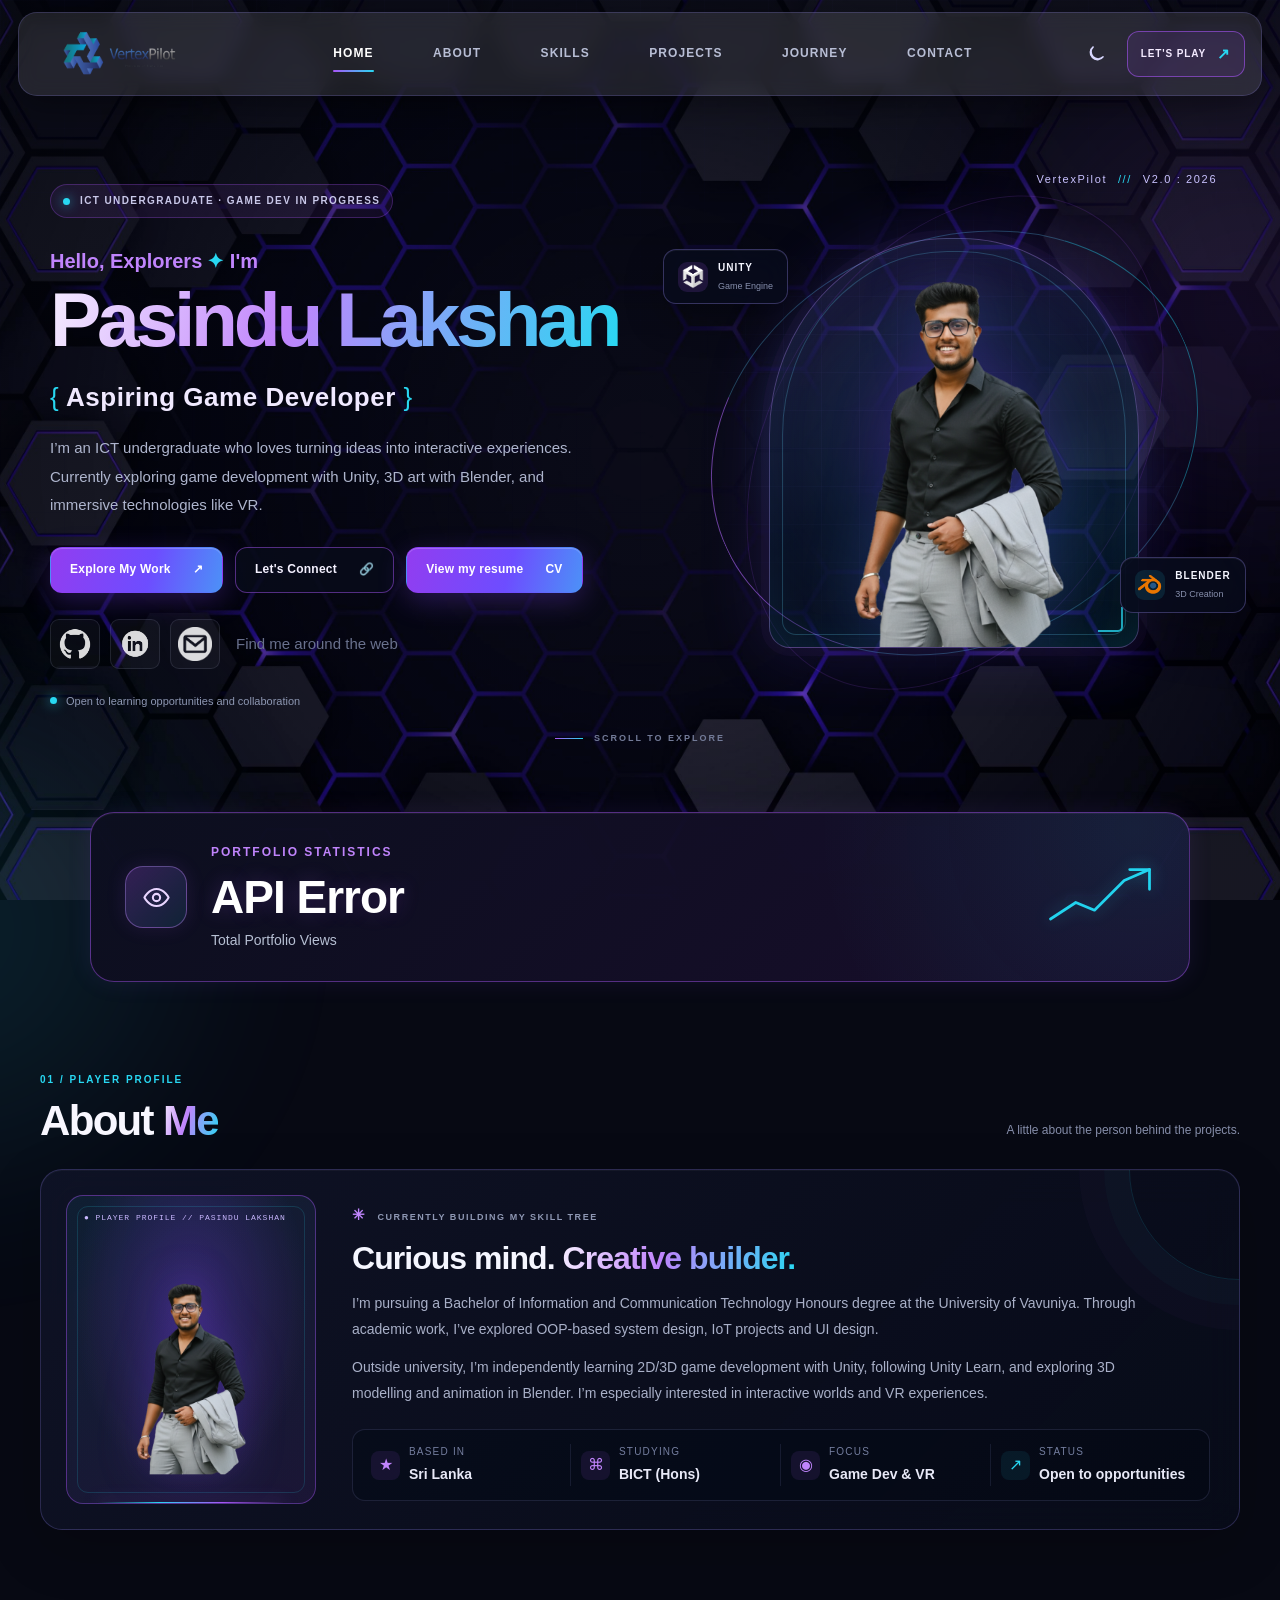
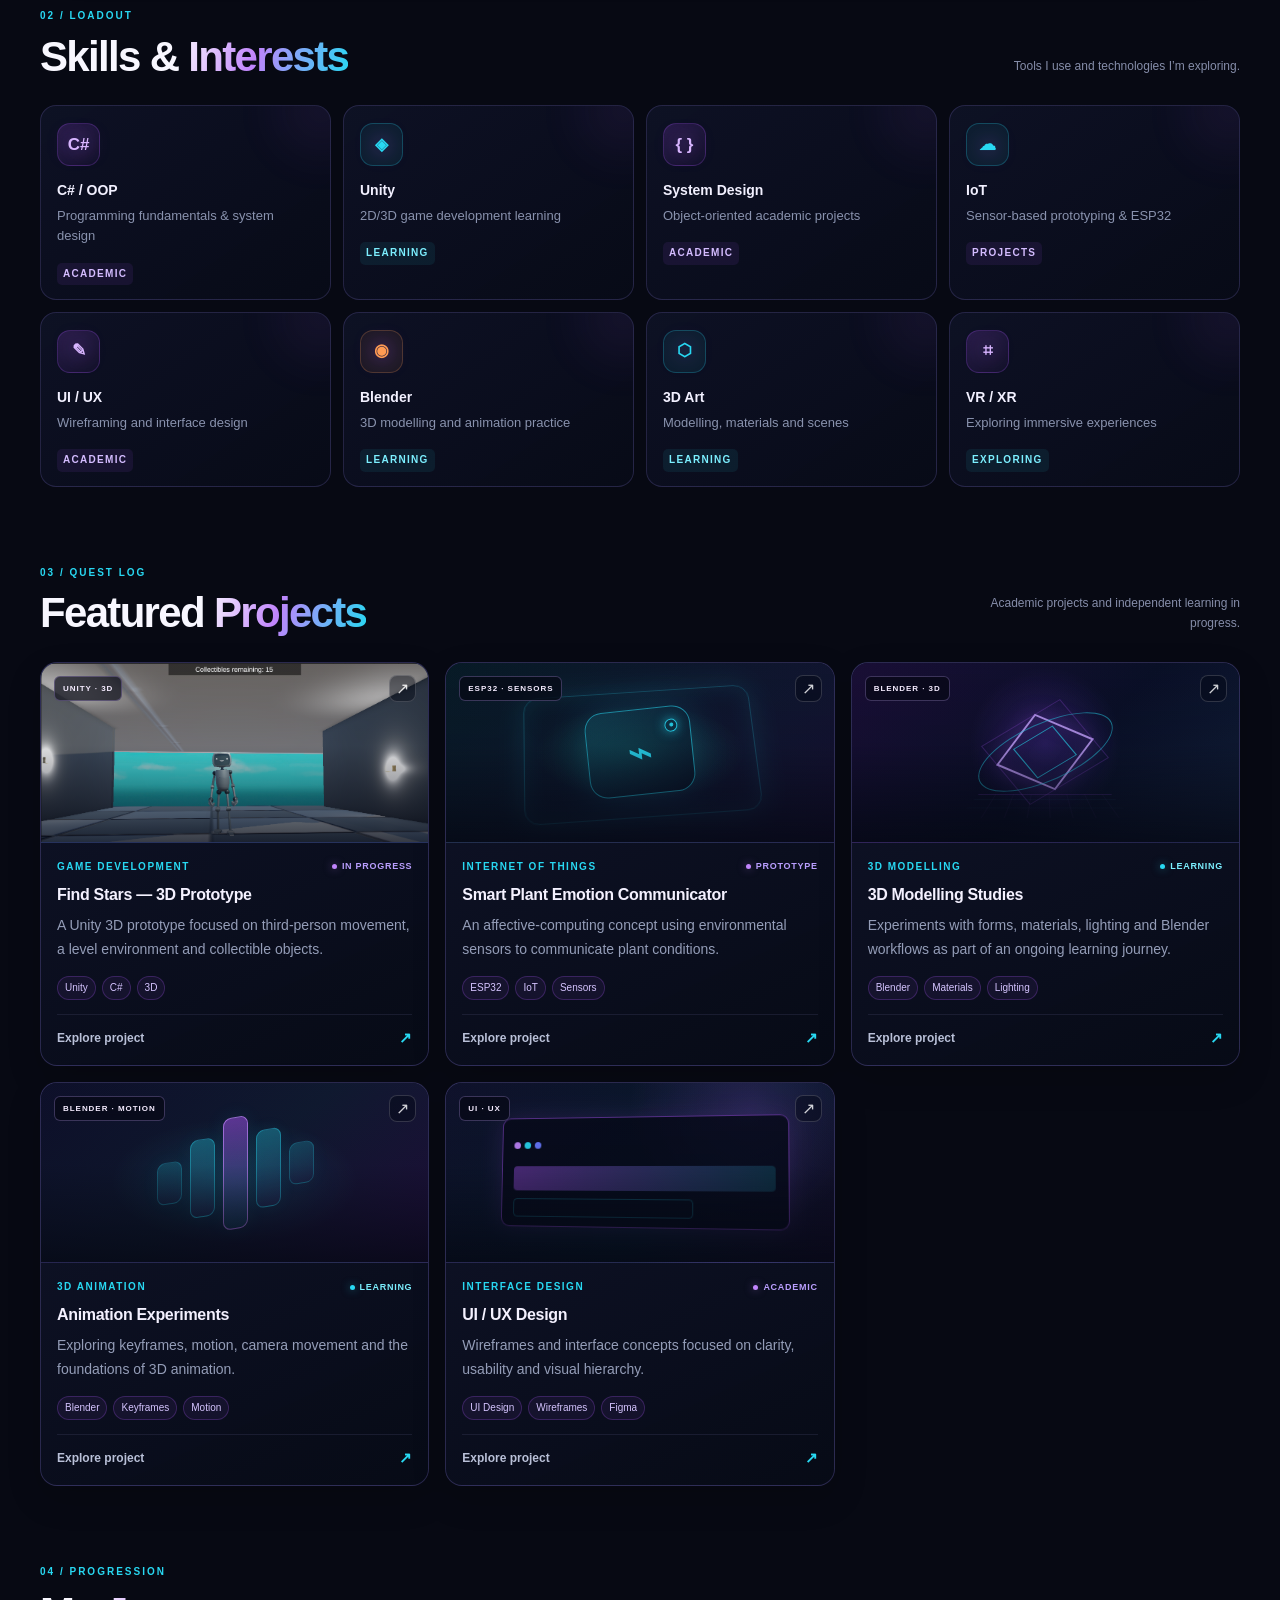
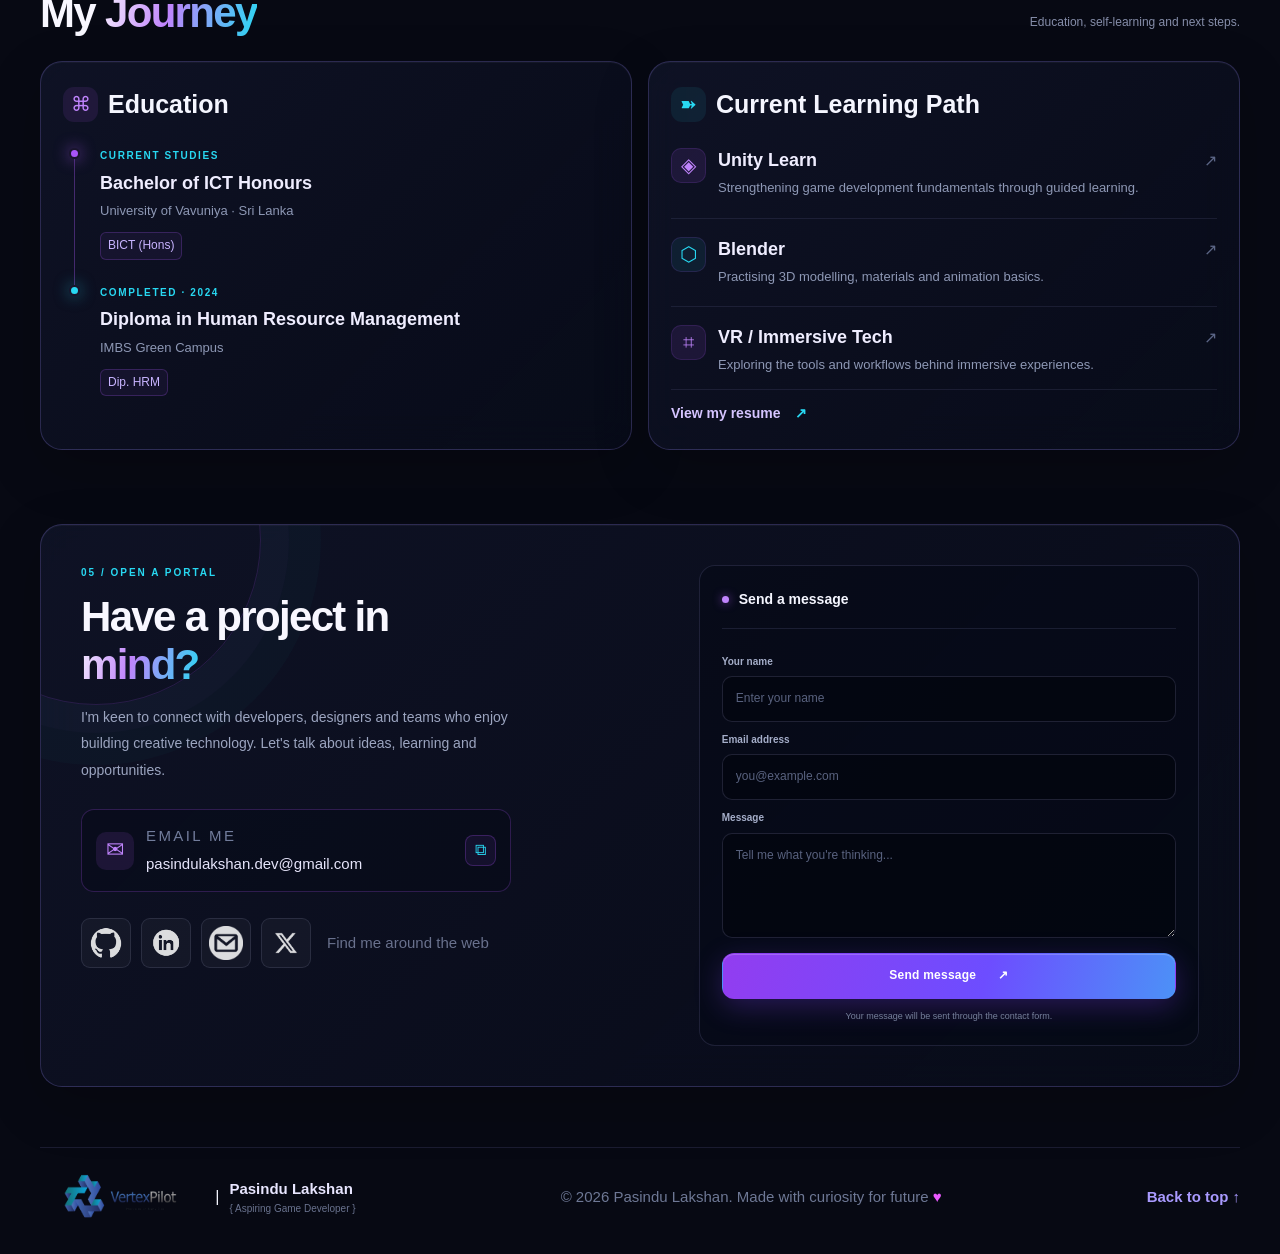
==== commit fe7db749: "Change button text and form note in contact form Updated button text and form note to reflect messag" ====
--- a/index.html
+++ b/index.html
@@ -238,12 +238,13 @@
         </div>
         
         <form class="contact-form" id="contact-form">
+          <input type="hidden" name="access_key" value="3a7ec319-418d-4992-bf59-163470f2b099">
           <div class="form-heading"><span class="form-indicator"></span><h3>Send a message</h3></div>
           <label for="sender-name">Your name</label><input id="sender-name" name="name" type="text" placeholder="Enter your name" autocomplete="name" required>
           <label for="sender-email">Email address</label><input id="sender-email" name="email" type="email" placeholder="you@example.com" autocomplete="email" required>
           <label for="sender-message">Message</label><textarea id="sender-message" name="message" rows="4" placeholder="Tell me what you're thinking..." required></textarea>
-          <button type="submit" class="button button-primary form-submit">Compose email <span aria-hidden="true">↗</span></button>
-          <p class="form-note" id="form-note" aria-live="polite">This opens your default email app with the message ready to send.</p>
+          <button type="submit" class="button button-primary form-submit">Send message <span aria-hidden="true">↗</span></button>
+          <p class="form-note" id="form-note" aria-live="polite">Your message will be sent through the contact form.</p>
         </form>
       </div>
     </section>
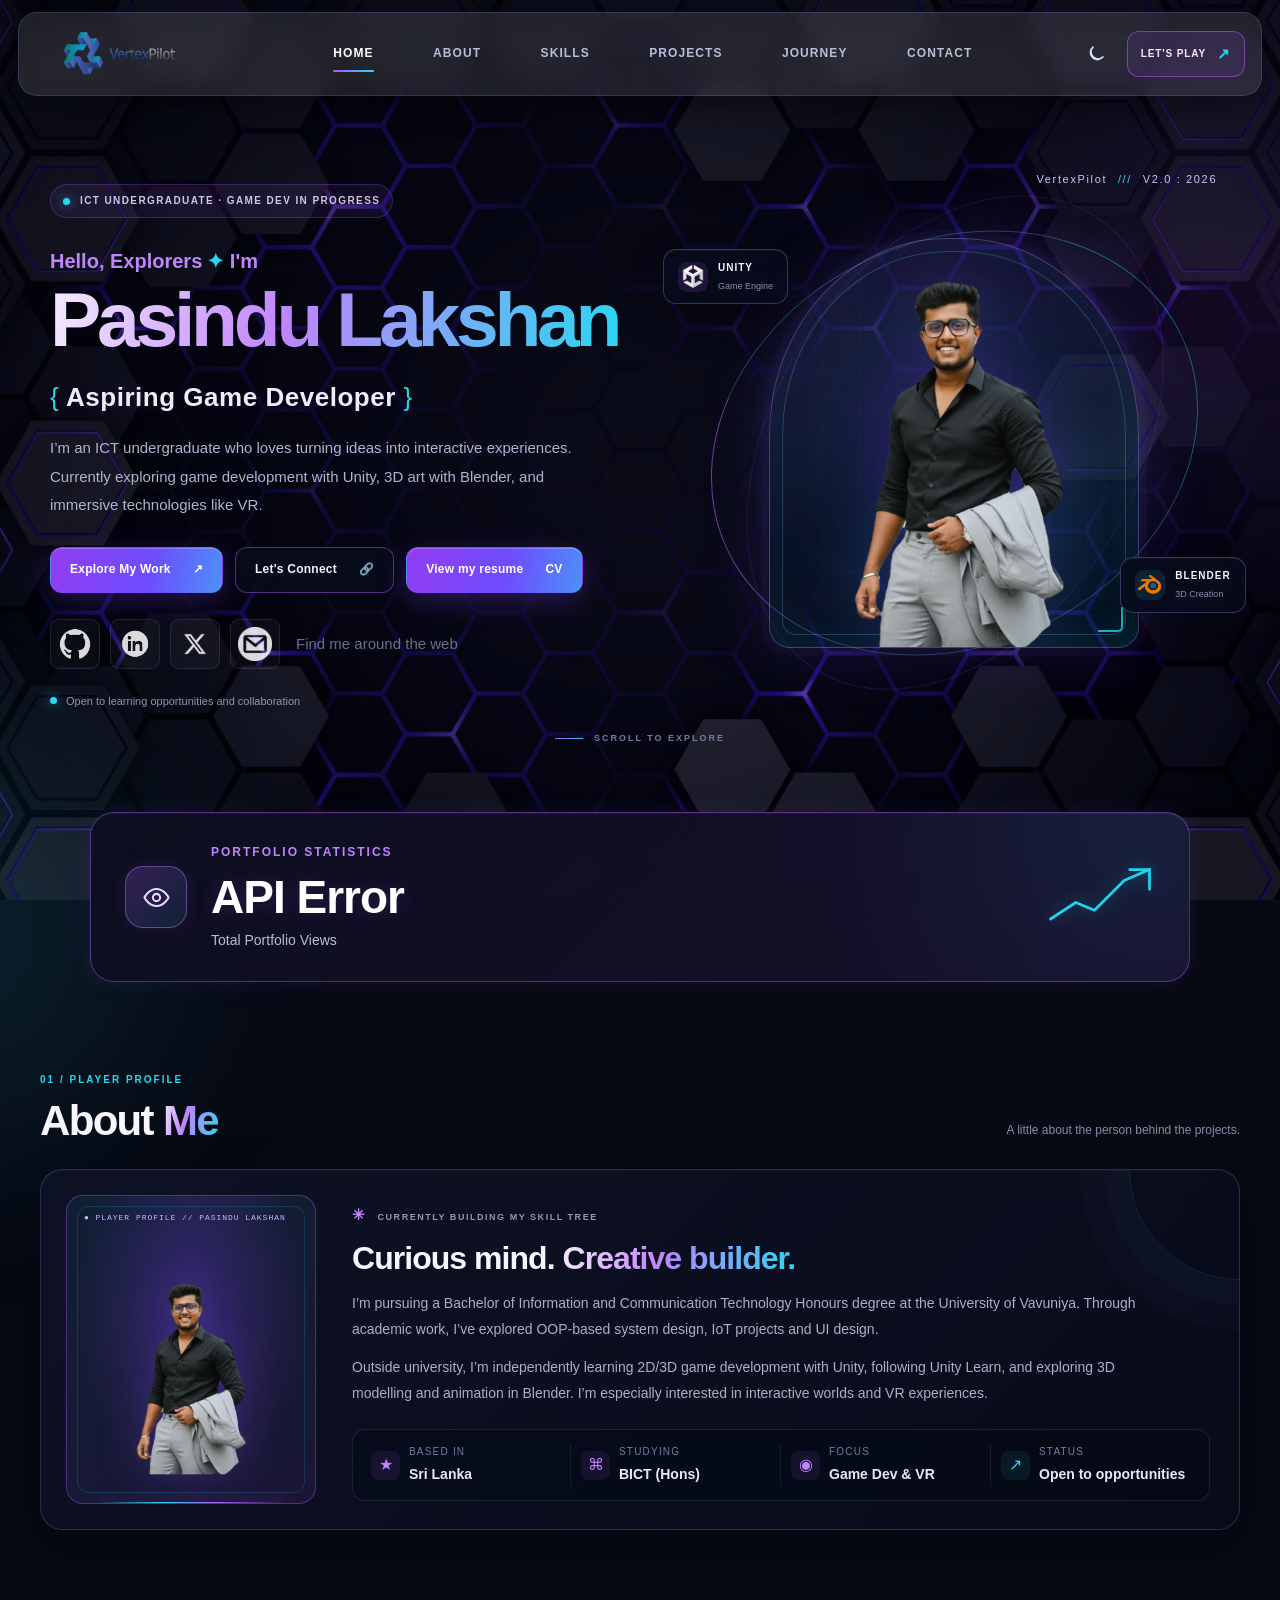
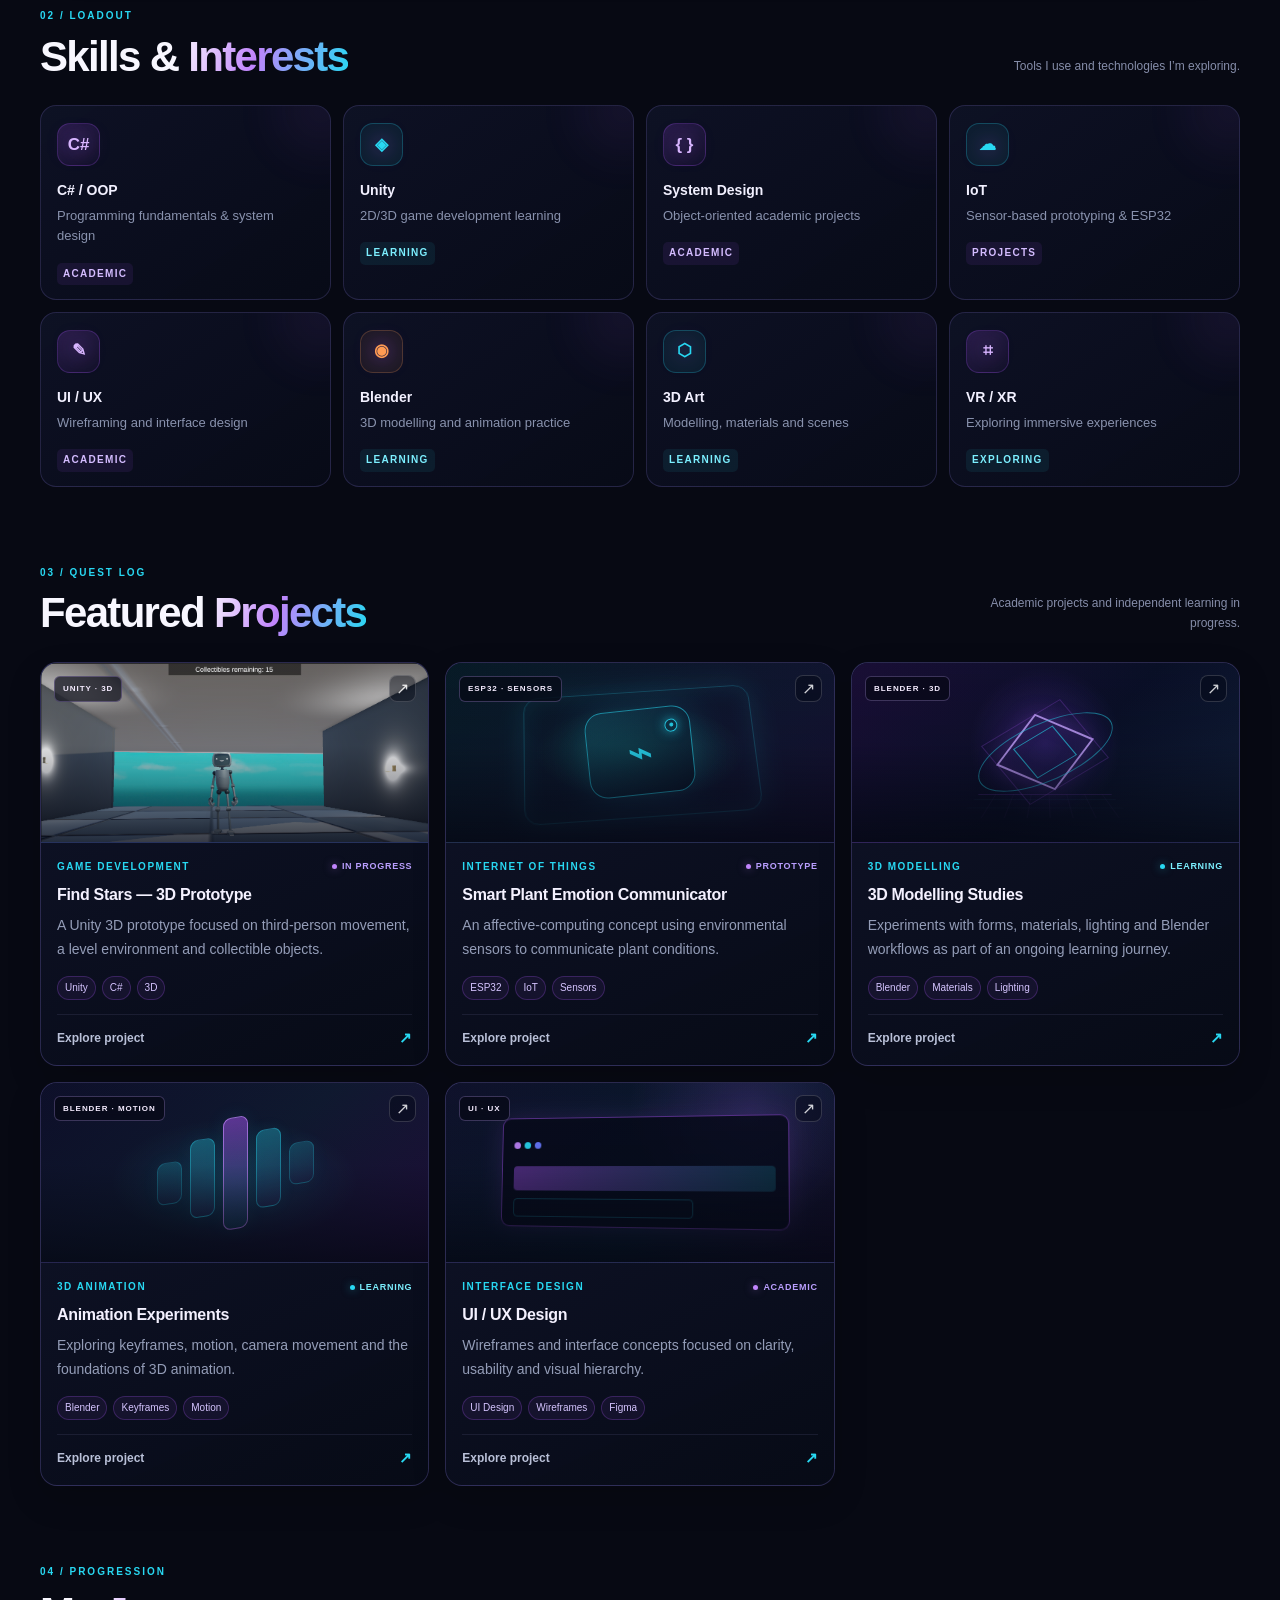
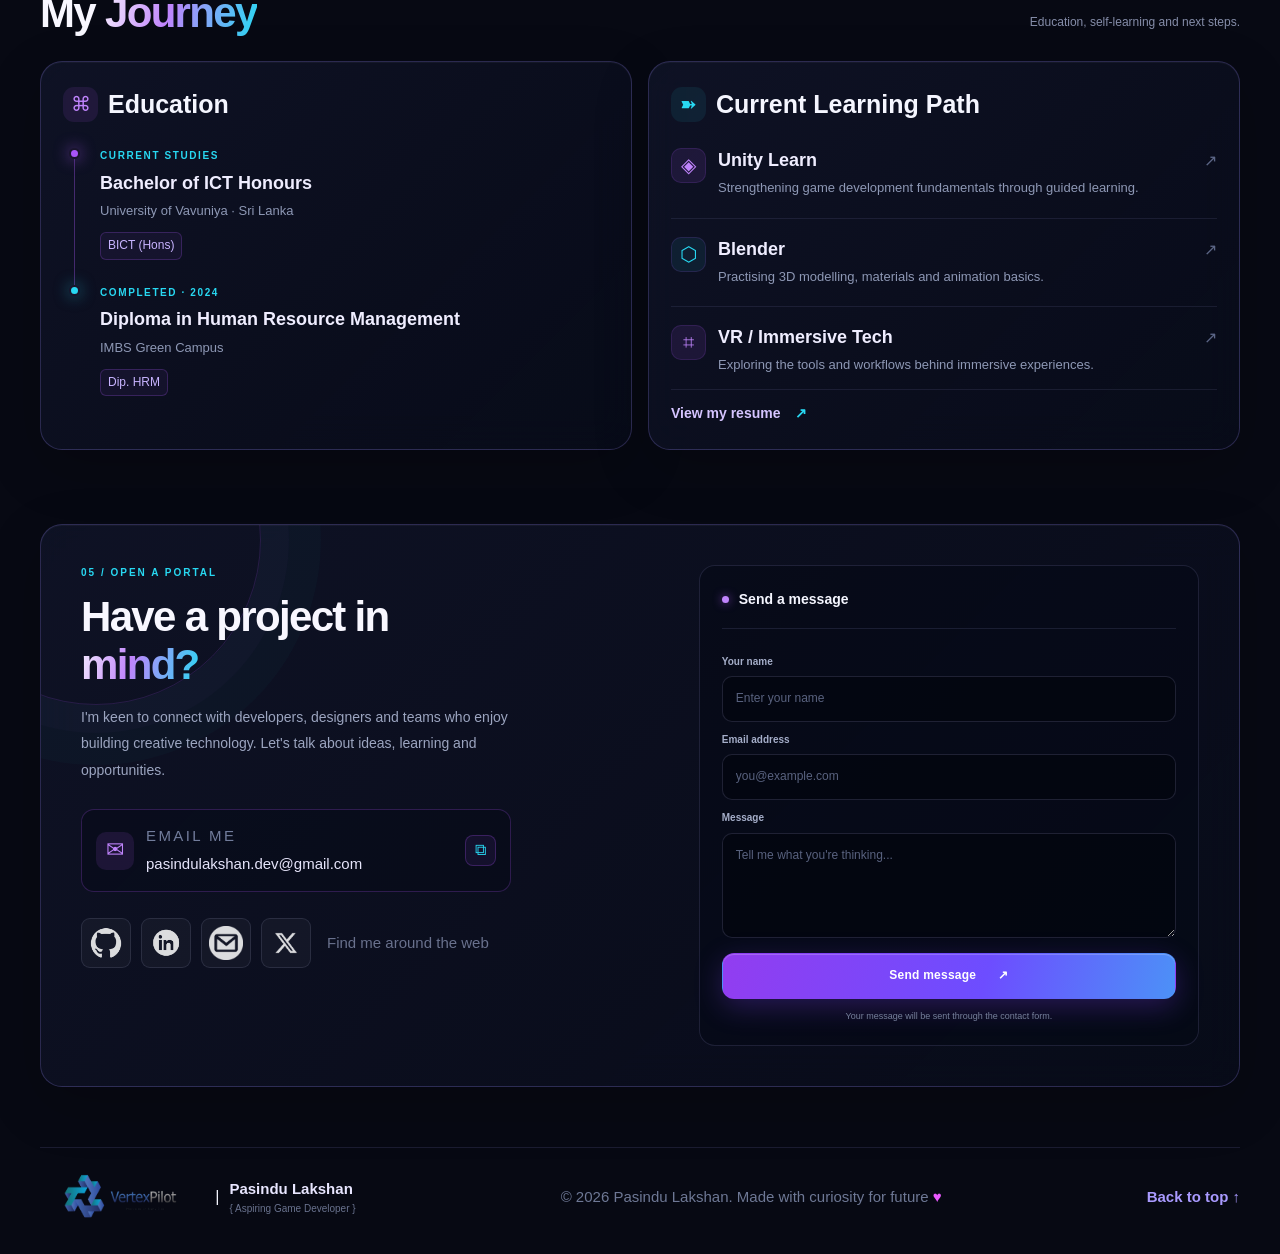
==== commit fb9f7a16: "Add Twitter X link to social links Added a link to Twitter X in the social links section." ====
--- a/index.html
+++ b/index.html
@@ -61,7 +61,9 @@
         <div class="social-row" aria-label="Social links">
           <a href="https://github.com/VertexPilot" target="_blank" rel="noopener noreferrer" aria-label="GitHub" title="GitHub"><img src="images/github.png" alt=""></a>
           <a href="https://www.linkedin.com/in/dev-pasindu" target="_blank" rel="noopener noreferrer" aria-label="LinkedIn" title="LinkedIn"><img src="images/linkdln.png" alt=""></a>
+          <a href="https://x.com/Pasindu_L4kshan" target="_blank" rel="noopener noreferrer" aria-label="Twitter X" title="Twitter X"><img src="images/X.png" alt=""></a>
           <a href="mailto:lakshanpasindu0908@gmail.com" aria-label="Email" title="Email"><img src="images/gmail.png" alt=""></a>
+          
           <span class="social-caption">Find me around the web</span>
         </div>
         <div class="hero-status"><span class="status-light"></span> Open to learning opportunities and collaboration</div>
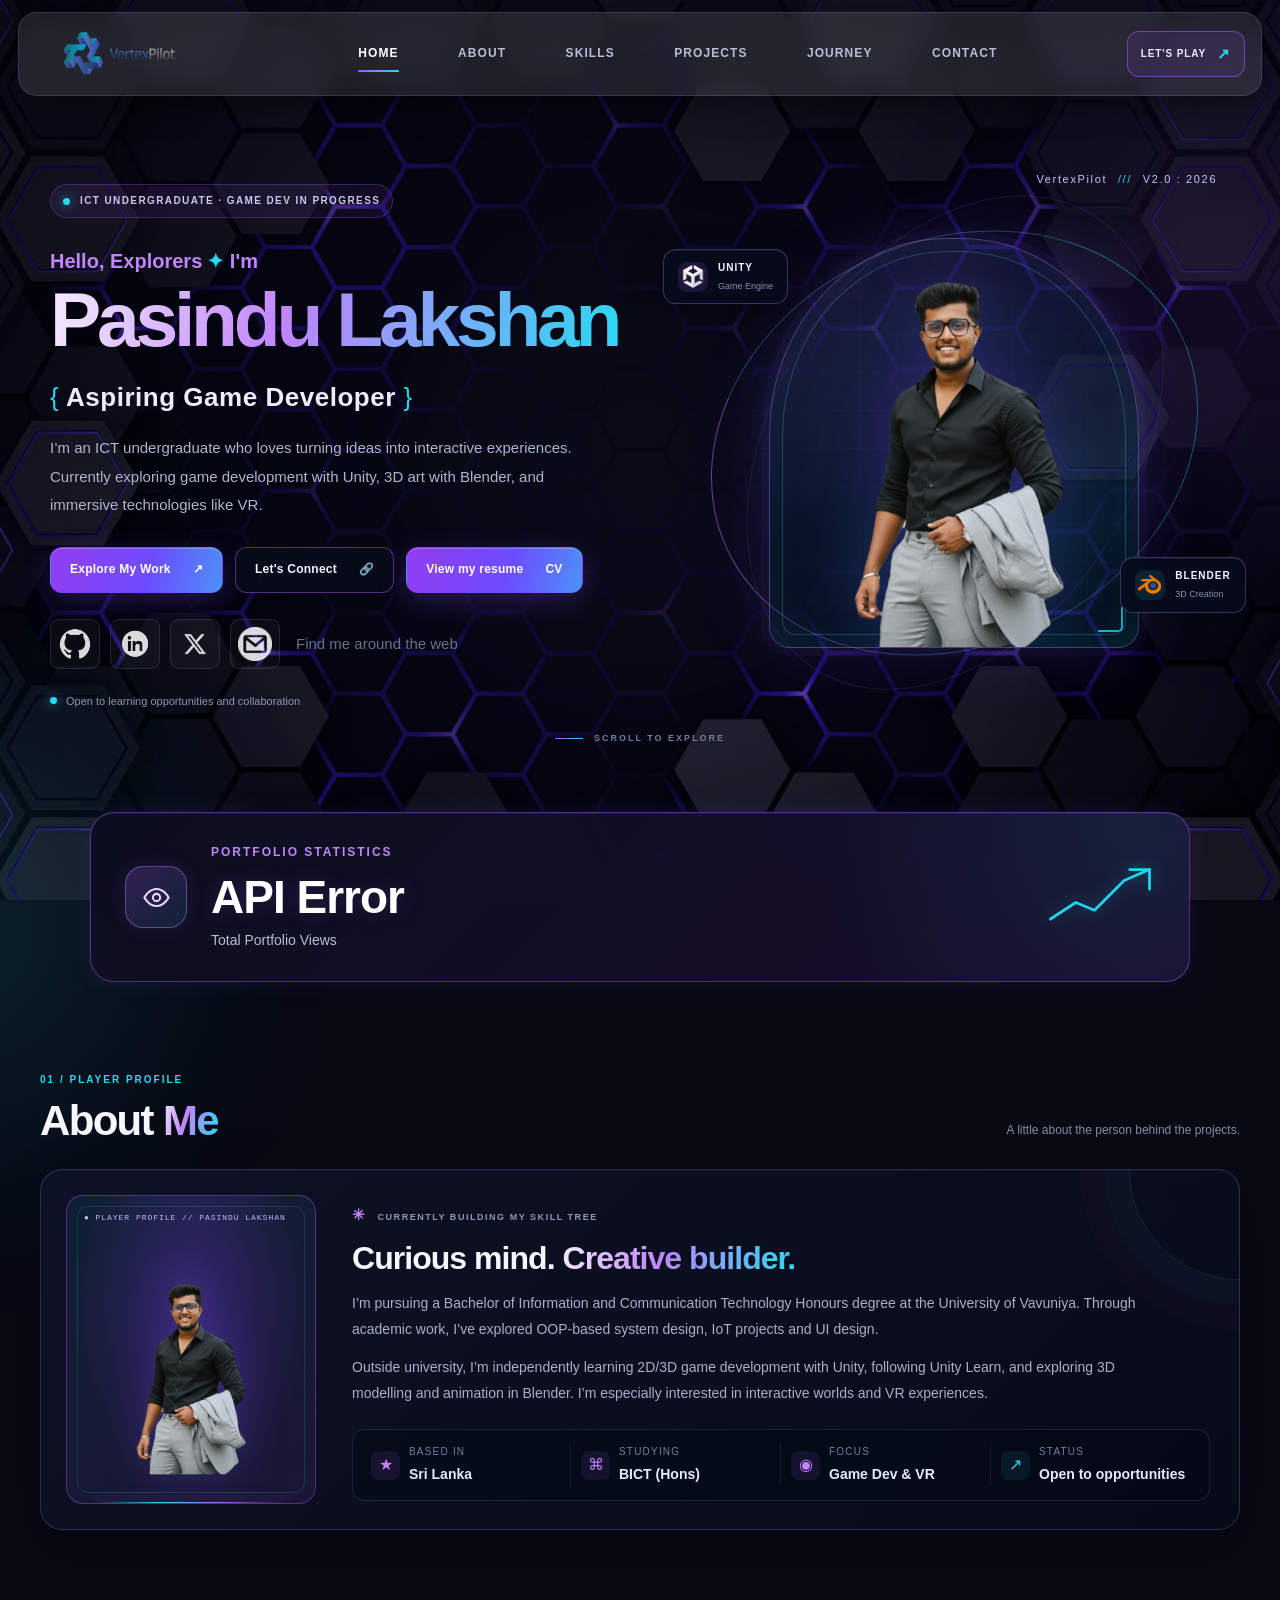
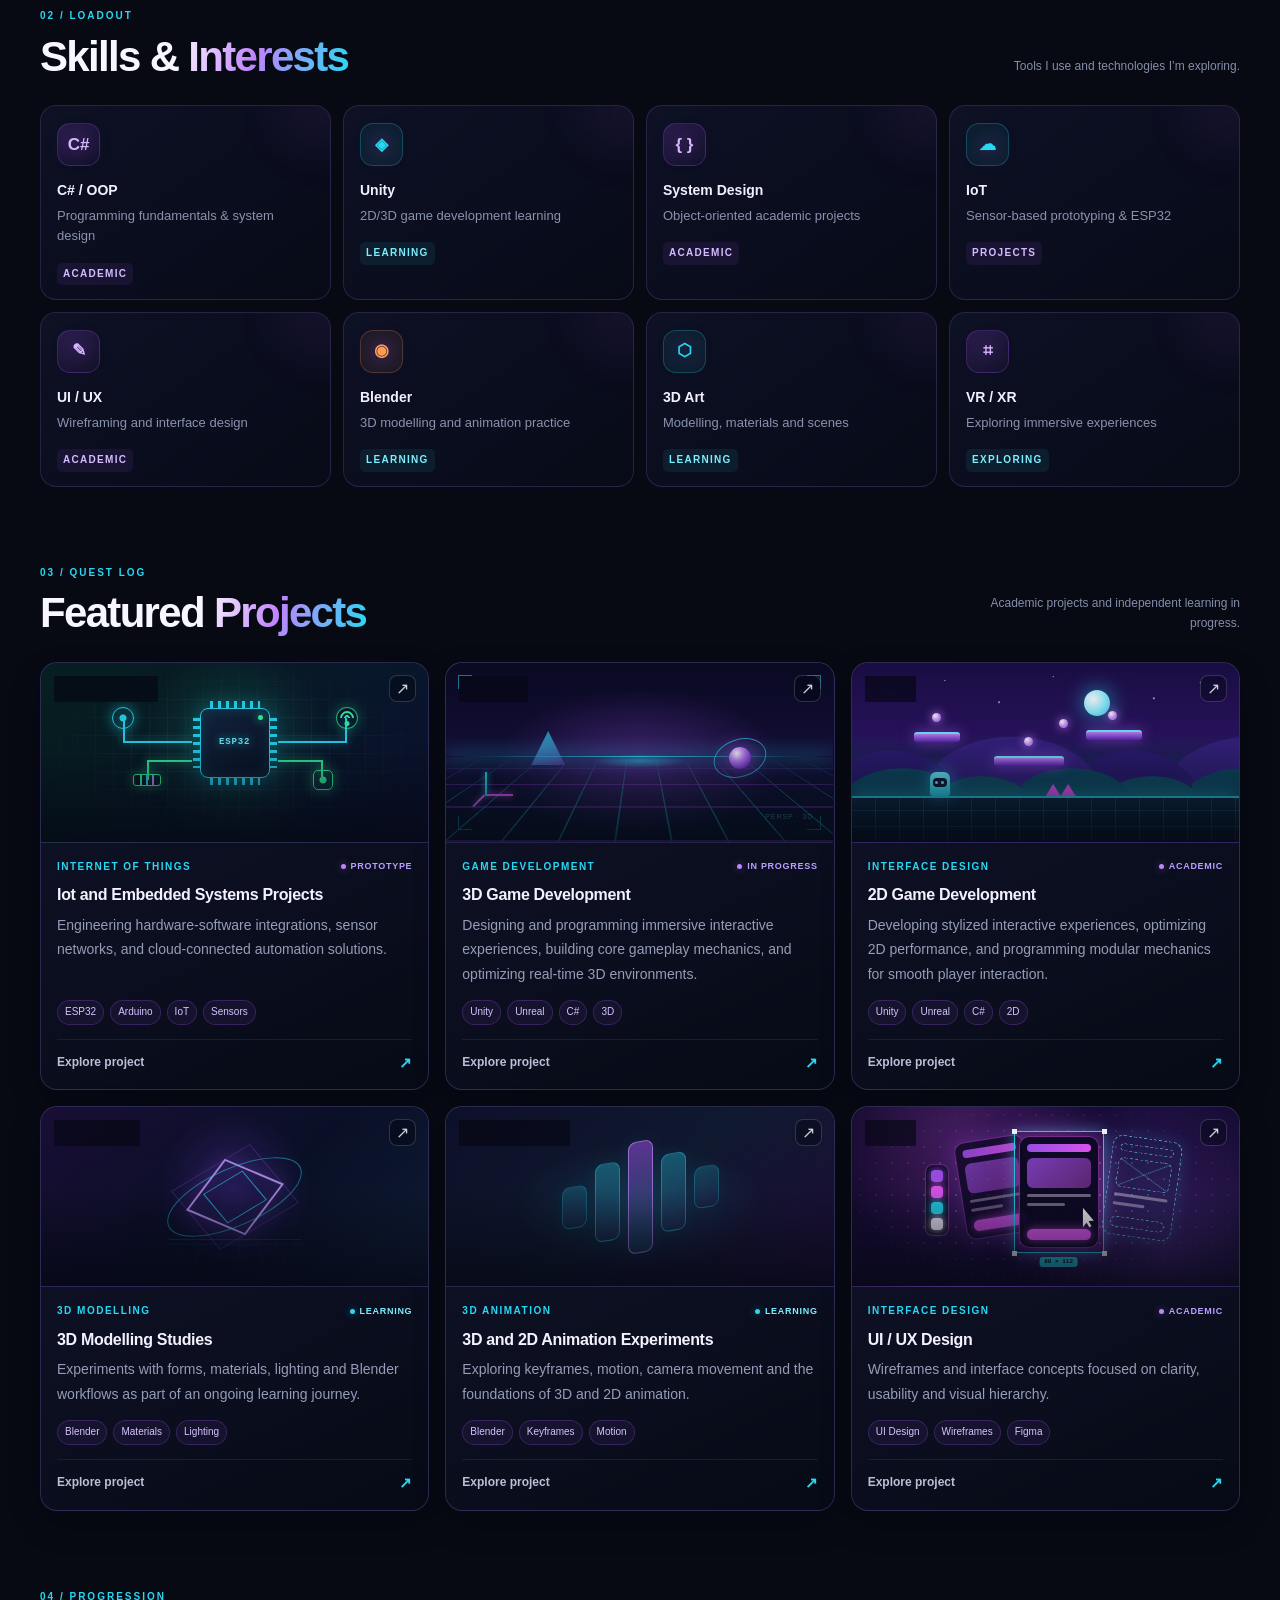
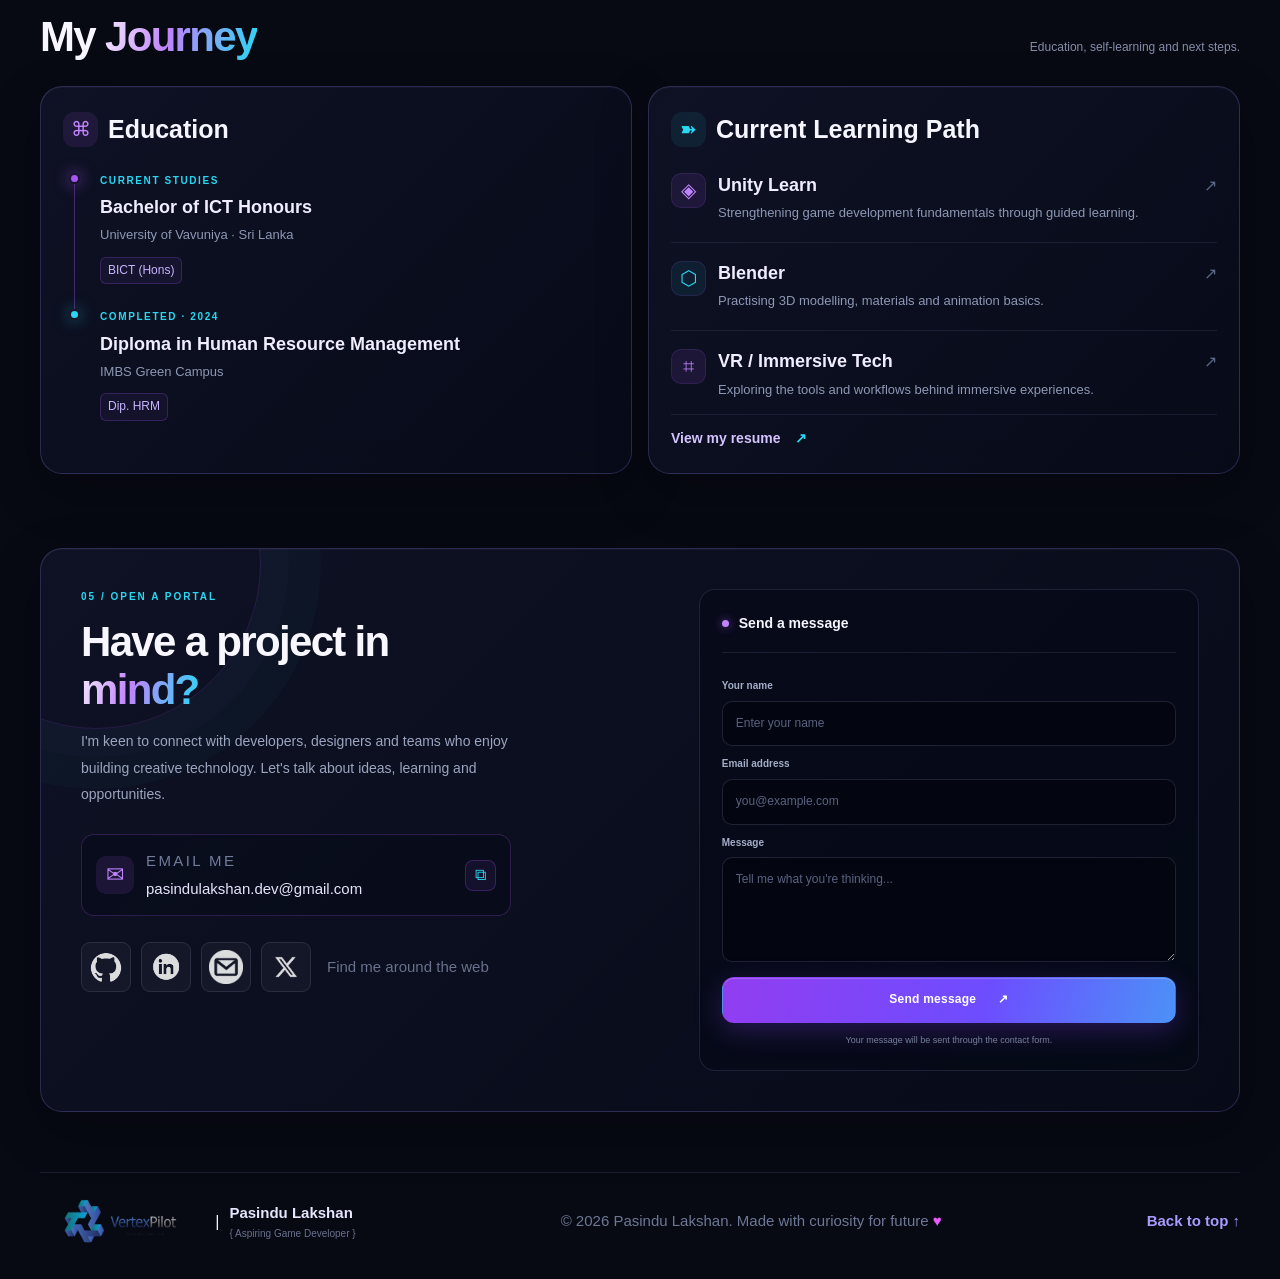
==== commit 6321fedc: "Initial File Upload Initial Files" ====
--- a/index.html
+++ b/index.html
@@ -37,9 +37,9 @@
     </nav>
 
     <div class="header-actions">
-      <button class="theme-toggle" id="theme-toggle" type="button" aria-label="Switch to light theme" title="Toggle theme">
+      <!-- <button class="theme-toggle" id="theme-toggle" type="button" aria-label="Switch to light theme" title="Toggle theme">
         <svg class="moon-icon" viewBox="0 0 24 24" width="19" height="19" fill="none" aria-hidden="true"><path d="M20.5 15.4A8.4 8.4 0 0 1 8.6 3.5 8.5 8.5 0 1 0 20.5 15.4Z" stroke="currentColor" stroke-width="1.8" stroke-linecap="round" stroke-linejoin="round"/></svg>
-      </button>
+      </button> -->
       <a class="header-game-link" href="#projects" aria-label="Explore projects"><span>LET'S PLAY</span><span aria-hidden="true">↗</span></a>
     </div>
   </header>
@@ -184,26 +184,44 @@
     <section class="section-wrap content-section" id="projects">
       <div class="section-heading"><div><p class="section-kicker">03 / QUEST LOG</p><h2>Featured <span class="gradient-text">Projects</span></h2></div><p class="section-aside">Academic projects and independent learning in progress.</p></div>
       <div class="projects-grid">
+	  
+		<!--Project IoT -->
+		<a class="project-card" href="project-iot.html">
+          <div class="project-cover cover-art cover-art-iot"><div class="art-iot" aria-hidden="true"><div class="aiot-stage"><span class="aiot-trace t1"></span><span class="aiot-trace t2"></span><span class="aiot-trace t3"></span><span class="aiot-trace t4"></span><span class="aiot-node n1"></span><span class="aiot-node n2"></span><span class="aiot-node n3"></span><span class="aiot-node n4"></span><div class="aiot-chip"><i></i><b>ESP32</b></div></div></div><span class="cover-badge">ESP32 · SENSORS</span><span class="cover-symbol">↗</span></div>
+          <div class="project-card-content"><div class="project-card-top"><span class="project-type">INTERNET OF THINGS</span><span class="project-status"><i></i> PROTOTYPE</span></div><h3>Iot and Embedded Systems Projects</h3><p>Engineering hardware-software integrations, sensor networks, and cloud-connected automation solutions.</p><div class="tag-row"><span>ESP32</span><span>Arduino</span><span>IoT</span><span>Sensors</span></div><div class="project-card-footer">Explore project <span>↗</span></div></div>
+        </a>
+		
+		<!--Project 3D Game Development -->
         <a class="project-card project-card-featured" href="project-game-development.html">
-          <div class="project-cover cover-game"><img src="images/GD_Face01.png" alt="Unity 3D game prototype screenshot"><span class="cover-badge">UNITY · 3D</span><span class="cover-symbol">↗</span></div>
-          <div class="project-card-content"><div class="project-card-top"><span class="project-type">GAME DEVELOPMENT</span><span class="project-status"><i></i> IN PROGRESS</span></div><h3>Find Stars — 3D Prototype</h3><p>A Unity 3D prototype focused on third-person movement, a level environment and collectible objects.</p><div class="tag-row"><span>Unity</span><span>C#</span><span>3D</span></div><div class="project-card-footer">Explore project <span>↗</span></div></div>
-        </a>
-        <a class="project-card" href="project-other.html">
-          <div class="project-cover cover-iot"><div class="iot-art" aria-hidden="true"><span>⌁</span><i></i><b></b></div><span class="cover-badge">ESP32 · SENSORS</span><span class="cover-symbol">↗</span></div>
-          <div class="project-card-content"><div class="project-card-top"><span class="project-type">INTERNET OF THINGS</span><span class="project-status"><i></i> PROTOTYPE</span></div><h3>Smart Plant Emotion Communicator</h3><p>An affective-computing concept using environmental sensors to communicate plant conditions.</p><div class="tag-row"><span>ESP32</span><span>IoT</span><span>Sensors</span></div><div class="project-card-footer">Explore project <span>↗</span></div></div>
-        </a>
+          <div class="project-cover cover-art cover-art-3d"><div class="art-3d" aria-hidden="true"><span class="a3d-floor"></span><span class="a3d-horizon"></span><span class="a3d-tri"></span><span class="a3d-orb"></span><div class="a3d-cube"><i></i><i></i><i></i><i></i><i></i><i></i></div><span class="a3d-gizmo"><b></b><b></b><b></b></span><span class="a3d-hud"></span></div><span class="cover-badge">UNITY · 3D</span><span class="cover-symbol">↗</span></div>
+          <div class="project-card-content"><div class="project-card-top"><span class="project-type">GAME DEVELOPMENT</span><span class="project-status"><i></i> IN PROGRESS</span></div><h3>3D Game Development</h3><p>Designing and programming immersive interactive experiences, building core gameplay mechanics, and optimizing real-time 3D environments.</p><div class="tag-row"><span>Unity</span><span>Unreal</span><span>C#</span><span>3D</span></div><div class="project-card-footer">Explore project <span>↗</span></div></div>
+        </a>
+        
+		<!--Project 2D Game Development -->
+		<a class="project-card" href="project-2Dgame-development.html">
+          <div class="project-cover cover-art cover-art-2d"><div class="art-2d" aria-hidden="true"><span class="a2d-stars"></span><span class="a2d-moon"></span><span class="a2d-far"></span><span class="a2d-near"></span><span class="a2d-ground"></span><div class="a2d-stage"><span class="a2d-plat p1"></span><span class="a2d-plat p2"></span><span class="a2d-plat p3"></span><i class="a2d-coin c1"></i><i class="a2d-coin c2"></i><i class="a2d-coin c3"></i><i class="a2d-coin c4"></i><span class="a2d-spike"></span><span class="a2d-hero"></span></div></div><span class="cover-badge">UI · UX</span><span class="cover-symbol">↗</span></div>
+          <div class="project-card-content"><div class="project-card-top"><span class="project-type">INTERFACE DESIGN</span><span class="project-status"><i></i> ACADEMIC</span></div><h3>2D Game Development</h3><p>Developing stylized interactive experiences, optimizing 2D performance, and programming modular mechanics for smooth player interaction.</p><div class="tag-row"><span>Unity</span><span>Unreal</span><span>C#</span><span>2D</span></div><div class="project-card-footer">Explore project <span>↗</span></div></div>
+        </a>
+		
+		<!--Project 3D Modelling -->
         <a class="project-card" href="project-3d-modelling.html">
           <div class="project-cover cover-model"><div class="model-art" aria-hidden="true"><div class="model-cube"></div><div class="model-ring"></div><div class="model-floor"></div></div><span class="cover-badge">BLENDER · 3D</span><span class="cover-symbol">↗</span></div>
           <div class="project-card-content"><div class="project-card-top"><span class="project-type">3D MODELLING</span><span class="project-status learning-status"><i></i> LEARNING</span></div><h3>3D Modelling Studies</h3><p>Experiments with forms, materials, lighting and Blender workflows as part of an ongoing learning journey.</p><div class="tag-row"><span>Blender</span><span>Materials</span><span>Lighting</span></div><div class="project-card-footer">Explore project <span>↗</span></div></div>
         </a>
+		
+		<!--Project 3D Animation -->
         <a class="project-card" href="project-3d-animation.html">
           <div class="project-cover cover-animation"><div class="animation-art" aria-hidden="true"><span></span><span></span><span></span><span></span><span></span></div><span class="cover-badge">BLENDER · MOTION</span><span class="cover-symbol">↗</span></div>
-          <div class="project-card-content"><div class="project-card-top"><span class="project-type">3D ANIMATION</span><span class="project-status learning-status"><i></i> LEARNING</span></div><h3>Animation Experiments</h3><p>Exploring keyframes, motion, camera movement and the foundations of 3D animation.</p><div class="tag-row"><span>Blender</span><span>Keyframes</span><span>Motion</span></div><div class="project-card-footer">Explore project <span>↗</span></div></div>
-        </a>
+          <div class="project-card-content"><div class="project-card-top"><span class="project-type">3D ANIMATION</span><span class="project-status learning-status"><i></i> LEARNING</span></div><h3>3D and 2D Animation Experiments</h3><p>Exploring keyframes, motion, camera movement and the foundations of 3D and 2D animation.</p><div class="tag-row"><span>Blender</span><span>Keyframes</span><span>Motion</span></div><div class="project-card-footer">Explore project <span>↗</span></div></div>
+        </a>
+		
+		<!--Project UI/UX Designing -->
         <a class="project-card" href="project-ui-ux.html">
-          <div class="project-cover cover-ui"><div class="ui-art" aria-hidden="true"><span></span><span></span><span></span><i></i><b></b></div><span class="cover-badge">UI · UX</span><span class="cover-symbol">↗</span></div>
+          <div class="project-cover cover-art cover-art-ux"><div class="art-ux" aria-hidden="true"><div class="aux-stage"><div class="aux-palette"><i></i><i></i><i></i><i></i></div><div class="aux-scr back"><span class="aux-hd"></span><i class="aux-img"></i><b></b><b></b><span class="aux-btn"></span></div><div class="aux-scr front"><span class="aux-hd"></span><i class="aux-img"></i><b></b><b></b><span class="aux-btn"></span></div><div class="aux-sel"></div><div class="aux-scr wire"><span class="aux-hd"></span><i class="aux-img"></i><b></b><b></b><span class="aux-btn"></span></div><span class="aux-cursor"></span></div></div><span class="cover-badge">UI · UX</span><span class="cover-symbol">↗</span></div>
           <div class="project-card-content"><div class="project-card-top"><span class="project-type">INTERFACE DESIGN</span><span class="project-status"><i></i> ACADEMIC</span></div><h3>UI / UX Design</h3><p>Wireframes and interface concepts focused on clarity, usability and visual hierarchy.</p><div class="tag-row"><span>UI Design</span><span>Wireframes</span><span>Figma</span></div><div class="project-card-footer">Explore project <span>↗</span></div></div>
         </a>
+		
+		
       </div>
     </section>
 
--- a/neon.css
+++ b/neon.css
@@ -225,6 +225,213 @@
 .ui-art span:nth-child(3) { background: #6879ff; }
 .ui-art i { display: block; height: 25px; margin-top: 10px; border-radius: 4px; background: linear-gradient(90deg, rgba(168,85,247,.45), rgba(40,216,242,.18)); }
 .ui-art b { display: block; width: 70%; height: 19px; margin-top: 8px; border-radius: 4px; border: 1px solid rgba(40,216,242,.25); }
+
+/* =====================================================================
+   PROJECT BANNER ARTWORK — pure CSS, category specific
+   Scope: only .project-cover banners on the project cards.
+   Each banner = .project-cover .cover-art .cover-art-{type}
+                 > .art-{type}[aria-hidden] (the artwork layer)
+   Spare classes ready for new cards: .cover-art-vr, .cover-art-web,
+   .cover-art-sw (markup examples are in the comment at the end).
+   ===================================================================== */
+.cover-art { --art-blue: #5b8cff; --art-green: #34f5a0; --art-ink: #070b1c; container-type: inline-size; }
+.art-3d, .art-2d, .art-vr, .art-web, .art-sw, .art-iot, .art-ux { position: absolute; inset: 0; z-index: 0; overflow: hidden; pointer-events: none; }
+.aiot-stage, .avr-stage, .aweb-stage, .asw-stage, .aux-stage, .a2d-stage { position: absolute; left: 50%; top: 50%; width: 300px; height: 170px; margin: -85px 0 0 -150px; }
+.a2d-stage { top: auto; bottom: 0; height: 100%; margin-top: 0; transform-origin: 50% 100%; }
+@container (max-width: 310px) {
+  .aiot-stage, .avr-stage, .aweb-stage, .asw-stage, .aux-stage, .a2d-stage { transform: scale(.88); }
+}
+
+/* ---------- A. 3D GAME DEVELOPMENT : perspective viewport ---------- */
+.cover-art-3d { background: radial-gradient(ellipse at 50% 56%, rgba(168,85,247,.34), transparent 52%), linear-gradient(180deg, #0b0a24 0%, #150f3a 52%, #071a2e 100%); }
+.art-3d { perspective: 520px; }
+.a3d-horizon { position: absolute; left: 0; right: 0; top: 52%; height: 1px; background: linear-gradient(90deg, transparent, var(--cyan), transparent); box-shadow: 0 0 18px 3px rgba(40,216,242,.45); }
+.a3d-floor { position: absolute; left: -40%; right: -40%; top: 52%; bottom: -100%; background: linear-gradient(rgba(168,85,247,.6) 1px, transparent 1px) 0 0 / 100% 22px, linear-gradient(90deg, rgba(40,216,242,.55) 1px, transparent 1px) 0 0 / 28px 100%; transform: perspective(220px) rotateX(62deg); transform-origin: 50% 0; -webkit-mask-image: linear-gradient(180deg, transparent, #000 30%); mask-image: linear-gradient(180deg, transparent, #000 30%); }
+.art-3d::after { content: ""; position: absolute; left: 50%; top: 51%; width: 96px; height: 14px; margin-left: -48px; border-radius: 50%; background: radial-gradient(ellipse, rgba(40,216,242,.55), transparent 70%); }
+.a3d-cube { position: absolute; left: 50%; top: 33%; width: 54px; height: 54px; margin: -27px 0 0 -27px; transform-style: preserve-3d; transform: rotateX(-24deg) rotateY(30deg); animation: a3d-spin 16s linear infinite; }
+.a3d-cube i { position: absolute; inset: 0; border: 1px solid var(--cyan-bright); background: rgba(40,216,242,.07); box-shadow: 0 0 14px rgba(40,216,242,.35), inset 0 0 14px rgba(168,85,247,.3); }
+.a3d-cube i:nth-child(1) { transform: translateZ(27px); }
+.a3d-cube i:nth-child(2) { transform: rotateY(90deg) translateZ(27px); }
+.a3d-cube i:nth-child(3) { transform: rotateY(180deg) translateZ(27px); }
+.a3d-cube i:nth-child(4) { transform: rotateY(-90deg) translateZ(27px); }
+.a3d-cube i:nth-child(5) { transform: rotateX(90deg) translateZ(27px); border-color: var(--purple-bright); }
+.a3d-cube i:nth-child(6) { transform: rotateX(-90deg) translateZ(27px); border-color: var(--purple-bright); }
+@keyframes a3d-spin { to { transform: rotateX(-24deg) rotateY(390deg); } }
+.a3d-orb { position: absolute; left: 73%; top: 47%; width: 22px; height: 22px; border-radius: 50%; background: radial-gradient(circle at 35% 30%, #fff 0, var(--purple-bright) 35%, #5b21b6 85%); box-shadow: 0 0 20px rgba(168,85,247,.8); }
+.a3d-orb::before { content: ""; position: absolute; inset: -8px -16px; border: 1px solid rgba(40,216,242,.7); border-radius: 50%; transform: rotate(-18deg); }
+.a3d-tri { position: absolute; left: 22%; top: 38%; width: 34px; height: 34px; clip-path: polygon(50% 0, 100% 100%, 0 100%); background: linear-gradient(160deg, rgba(40,216,242,.7), rgba(168,85,247,.28)); filter: drop-shadow(0 0 6px rgba(40,216,242,.6)); }
+.a3d-gizmo { position: absolute; left: 9%; top: 60%; width: 34px; height: 30px; }
+.a3d-gizmo b { position: absolute; left: 4px; bottom: 4px; transform-origin: 0 100%; background: var(--cyan); box-shadow: 0 0 6px var(--cyan); }
+.a3d-gizmo b:nth-child(1) { width: 28px; height: 2px; background: var(--pink); box-shadow: 0 0 6px var(--pink); }
+.a3d-gizmo b:nth-child(2) { width: 2px; height: 24px; }
+.a3d-gizmo b:nth-child(3) { width: 2px; height: 16px; background: var(--purple-bright); box-shadow: 0 0 6px var(--purple); transform: rotate(-135deg); }
+.a3d-hud { position: absolute; inset: 12px; opacity: .55;
+  background: linear-gradient(var(--cyan), var(--cyan)) 0 0 / 14px 1px no-repeat, linear-gradient(var(--cyan), var(--cyan)) 0 0 / 1px 14px no-repeat,
+              linear-gradient(var(--cyan), var(--cyan)) 100% 0 / 14px 1px no-repeat, linear-gradient(var(--cyan), var(--cyan)) 100% 0 / 1px 14px no-repeat,
+              linear-gradient(var(--cyan), var(--cyan)) 0 100% / 14px 1px no-repeat, linear-gradient(var(--cyan), var(--cyan)) 0 100% / 1px 14px no-repeat,
+              linear-gradient(var(--cyan), var(--cyan)) 100% 100% / 14px 1px no-repeat, linear-gradient(var(--cyan), var(--cyan)) 100% 100% / 1px 14px no-repeat; }
+.a3d-hud::after { content: "PERSP · 3D"; position: absolute; right: 8px; bottom: 7px; font-size: 7px; letter-spacing: .14em; color: var(--cyan-bright); }
+
+/* ---------- B. 2D GAME DEVELOPMENT : layered platformer ---------- */
+.cover-art-2d { background: linear-gradient(180deg, #1a0d44 0%, #2b1362 40%, #0f3a5c 78%, #0a2236 100%); }
+.a2d-stars { position: absolute; inset: 0 0 45% 0; opacity: .85;
+  background: radial-gradient(1.5px 1.5px at 10% 32%, #fff, transparent), radial-gradient(1px 1px at 24% 18%, #cfe9ff, transparent), radial-gradient(1.5px 1.5px at 38% 40%, #fff, transparent), radial-gradient(1px 1px at 52% 14%, #e8d6ff, transparent), radial-gradient(1.5px 1.5px at 78% 36%, #fff, transparent), radial-gradient(1px 1px at 90% 20%, #cfe9ff, transparent); }
+.a2d-moon { position: absolute; left: 60%; top: 15%; width: 26px; height: 26px; border-radius: 50%; background: radial-gradient(circle at 35% 35%, #fff, #9ff0ff 45%, var(--cyan)); box-shadow: 0 0 22px rgba(40,216,242,.7); }
+.a2d-far { position: absolute; left: 0; right: 0; bottom: 36px; height: 76px; background: radial-gradient(ellipse 70px 56px at 40px 100%, #2c1b73 98%, transparent 100%) 0 0 / 240px 100% repeat-x, radial-gradient(ellipse 96px 70px at 160px 100%, #35217f 98%, transparent 100%) 0 0 / 240px 100% repeat-x; }
+.a2d-near { position: absolute; left: 0; right: 0; bottom: 36px; height: 46px; background: radial-gradient(ellipse 62px 38px at 50px 100%, #0f4a63 98%, transparent 100%) 0 0 / 170px 100% repeat-x, radial-gradient(ellipse 50px 30px at 130px 100%, #124f66 98%, transparent 100%) 0 0 / 170px 100% repeat-x; }
+.a2d-ground { position: absolute; left: 0; right: 0; bottom: 0; height: 46px; border-top: 2px solid var(--cyan); background: linear-gradient(180deg, #0e2a45, #071524); box-shadow: 0 -2px 18px rgba(40,216,242,.5); }
+.a2d-ground::before { content: ""; position: absolute; inset: 0; background: repeating-linear-gradient(90deg, transparent 0 23px, rgba(40,216,242,.2) 23px 24px), repeating-linear-gradient(0deg, transparent 0 15px, rgba(40,216,242,.2) 15px 16px); }
+.a2d-plat { position: absolute; height: 10px; border-radius: 3px; border-top: 2px solid var(--cyan-bright); background: linear-gradient(180deg, var(--purple-bright), #5b21b6); box-shadow: 0 0 14px rgba(168,85,247,.6); }
+.a2d-plat.p1 { left: 98px; bottom: 76px; width: 70px; }
+.a2d-plat.p2 { left: 190px; bottom: 102px; width: 56px; }
+.a2d-plat.p3 { left: 18px; bottom: 100px; width: 46px; }
+.a2d-coin { position: absolute; width: 9px; height: 9px; border-radius: 50%; background: radial-gradient(circle at 35% 30%, #fff, var(--purple-bright) 60%); box-shadow: 0 0 10px var(--purple-bright); }
+.a2d-coin.c1 { left: 128px; bottom: 96px; }
+.a2d-coin.c2 { left: 212px; bottom: 122px; }
+.a2d-coin.c3 { left: 36px; bottom: 120px; }
+.a2d-coin.c4 { left: 163px; bottom: 114px; }
+.a2d-spike { position: absolute; left: 150px; bottom: 46px; width: 30px; height: 12px; background: var(--pink); clip-path: polygon(0 100%, 25% 0, 50% 100%, 75% 0, 100% 100%); filter: drop-shadow(0 0 5px var(--pink)); }
+.a2d-hero { position: absolute; left: 34px; bottom: 46px; width: 20px; height: 24px; border-radius: 6px 6px 3px 3px; background: linear-gradient(180deg, var(--cyan-bright), var(--cyan)); box-shadow: 0 0 16px rgba(40,216,242,.6); }
+.a2d-hero::before { content: ""; position: absolute; left: 3px; right: 3px; top: 6px; height: 9px; border-radius: 4px; background: #0a1230; }
+.a2d-hero::after { content: ""; position: absolute; left: 11px; top: 9px; width: 3px; height: 3px; border-radius: 50%; background: var(--cyan-bright); box-shadow: -6px 0 var(--cyan-bright), 0 0 6px var(--cyan-bright); }
+
+/* ---------- C. AR / VR / XR : headset + spatial UI ---------- */
+.cover-art-vr { background: radial-gradient(circle at 50% 50%, rgba(91,140,255,.3), transparent 52%), linear-gradient(135deg, #060d26, #0a1a3d 55%, #08243a); }
+.avr-halo { position: absolute; left: 65px; top: 2px; width: 170px; height: 170px; border-radius: 50%; border: 1px dashed rgba(91,140,255,.4); }
+.avr-set { position: absolute; left: 75px; top: 52px; width: 150px; height: 70px; border-radius: 30px / 36px; border: 1.5px solid rgba(113,239,255,.8); background: linear-gradient(180deg, #1c2d62, #0c1534); box-shadow: 0 0 26px rgba(40,216,242,.35), inset 0 0 18px rgba(91,140,255,.35); }
+.avr-set::before, .avr-set::after { content: ""; position: absolute; top: 12px; width: 44px; height: 44px; border-radius: 50%; border: 2px solid var(--art-blue); background: radial-gradient(circle at 40% 35%, #b6f3ff 0, var(--cyan) 20%, #2b4fd0 55%, #0a1230 78%); box-shadow: 0 0 16px rgba(40,216,242,.6); }
+.avr-set::before { left: 18px; }
+.avr-set::after { right: 18px; }
+.avr-set i { position: absolute; top: 22px; width: 28px; height: 24px; border: 1.5px solid rgba(113,239,255,.6); background: linear-gradient(180deg, #15224d, #0a1230); }
+.avr-set i:nth-child(1) { left: -24px; border-radius: 10px 4px 4px 10px; }
+.avr-set i:nth-child(2) { right: -24px; border-radius: 4px 10px 10px 4px; }
+.avr-set b { position: absolute; left: 50px; top: -12px; width: 50px; height: 12px; border: 1.5px solid rgba(113,239,255,.6); border-bottom: 0; border-radius: 8px 8px 0 0; background: #0f1b40; }
+.avr-cube { position: absolute; left: 134px; top: 10px; width: 24px; height: 24px; border: 1.5px solid var(--cyan-bright); background: rgba(40,216,242,.1); transform: rotate(18deg) skew(-8deg, -8deg); box-shadow: 0 0 14px rgba(40,216,242,.55), inset 0 0 8px rgba(91,140,255,.5); animation: avr-float 6s ease-in-out infinite; }
+.avr-gem { position: absolute; left: 76px; top: 24px; width: 22px; height: 22px; border: 1.5px solid var(--art-blue); transform: rotate(45deg); box-shadow: 0 0 14px rgba(91,140,255,.7); animation: avr-float 7s ease-in-out -2s infinite; }
+.avr-gem::after { content: ""; position: absolute; inset: 4px; border: 1px solid var(--cyan); }
+.avr-tri { position: absolute; left: 206px; top: 18px; width: 30px; height: 28px; clip-path: polygon(50% 0, 100% 100%, 0 100%); background: linear-gradient(160deg, rgba(113,239,255,.8), rgba(91,140,255,.25)); filter: drop-shadow(0 0 7px rgba(40,216,242,.7)); animation: avr-float 8s ease-in-out -4s infinite; }
+.avr-ring { position: absolute; left: 100px; top: 124px; width: 100px; height: 22px; border-radius: 50%; border: 1.5px solid rgba(40,216,242,.7); box-shadow: 0 0 14px rgba(40,216,242,.45), inset 0 0 12px rgba(40,216,242,.25); }
+.avr-panel { position: absolute; top: 44px; width: 50px; height: 72px; border-radius: 8px; border: 1px solid rgba(113,239,255,.55); background: rgba(40,216,242,.08); box-shadow: 0 0 16px rgba(40,216,242,.18); }
+.avr-panel.l { left: 0; transform: perspective(300px) rotateY(34deg); background-image: linear-gradient(rgba(113,239,255,.7), rgba(113,239,255,.7)), linear-gradient(rgba(113,239,255,.35), rgba(113,239,255,.35)), linear-gradient(rgba(91,140,255,.45), rgba(91,140,255,.45)); background-size: 55% 3px, 80% 2px, 70% 2px; background-position: 8px 10px, 8px 20px, 8px 28px; background-repeat: no-repeat; }
+.avr-panel.r { right: 0; transform: perspective(300px) rotateY(-34deg); background-image: linear-gradient(var(--cyan), var(--cyan)), linear-gradient(var(--art-blue), var(--art-blue)), linear-gradient(var(--cyan-bright), var(--cyan-bright)); background-size: 7px 18px, 7px 32px, 7px 24px; background-position: 9px 46px, 21px 46px, 33px 46px; background-repeat: no-repeat; background-origin: border-box; }
+.avr-panel.r { background-position: 9px 54px, 21px 40px, 33px 48px; }
+@keyframes avr-float { 50% { translate: 0 -5px; } }
+
+/* ---------- D. WEB DEVELOPMENT : browser + code ---------- */
+.cover-art-web { background: radial-gradient(circle at 75% 25%, rgba(40,216,242,.18), transparent 38%), radial-gradient(circle at 20% 80%, rgba(168,85,247,.24), transparent 42%), linear-gradient(135deg, #0d0f2c, #121035 60%, #07192b); }
+.aweb-chip { position: absolute; padding: 4px 8px; border-radius: 7px; font: 800 11px/1 ui-monospace, Menlo, Consolas, monospace; background: rgba(7,10,26,.85); }
+.aweb-chip.c1 { left: 0; top: 36px; color: var(--cyan-bright); border: 1px solid rgba(40,216,242,.6); box-shadow: 0 0 14px rgba(40,216,242,.3); transform: rotate(-12deg); }
+.aweb-chip.c2 { right: 0; bottom: 26px; color: var(--purple-bright); border: 1px solid rgba(168,85,247,.6); box-shadow: 0 0 14px rgba(168,85,247,.35); transform: rotate(10deg); }
+.aweb-win { position: absolute; left: 25px; top: 12px; width: 250px; height: 118px; display: flex; flex-direction: column; overflow: hidden; border-radius: 9px; border: 1px solid rgba(168,85,247,.65); background: rgba(8,11,30,.94); box-shadow: 0 0 28px rgba(168,85,247,.3), 6px 6px 0 rgba(40,216,242,.08); transform: perspective(700px) rotateY(-9deg) rotateX(3deg); }
+.aweb-bar { flex: 0 0 18px; display: flex; align-items: center; gap: 4px; padding: 0 8px; border-bottom: 1px solid rgba(168,85,247,.3); background: rgba(168,85,247,.1); }
+.aweb-bar i { width: 6px; height: 6px; border-radius: 50%; background: var(--purple-bright); }
+.aweb-bar i:nth-child(2) { background: var(--cyan); }
+.aweb-bar i:nth-child(3) { background: var(--art-blue); }
+.aweb-bar b { margin-left: 8px; flex: 1; height: 10px; padding: 0 7px; border-radius: 6px; border: 1px solid rgba(40,216,242,.3); background: rgba(5,8,19,.7); color: #8fa0d0; font: 500 6px/8px ui-monospace, Menlo, Consolas, monospace; overflow: hidden; white-space: nowrap; }
+.aweb-tabs { flex: 0 0 15px; display: flex; gap: 2px; padding: 4px 8px 0; border-bottom: 1px solid rgba(168,85,247,.2); }
+.aweb-tabs span { padding: 0 7px; font: 800 6px/11px ui-monospace, Menlo, Consolas, monospace; letter-spacing: .08em; color: #8f93b8; border-radius: 4px 4px 0 0; }
+.aweb-tabs span:nth-child(1) { color: var(--cyan-bright); background: rgba(40,216,242,.12); }
+.aweb-tabs span:nth-child(2) { color: var(--purple-bright); }
+.aweb-tabs span:nth-child(3) { color: var(--art-blue); }
+.aweb-body { flex: 1; display: flex; gap: 8px; padding: 8px; min-height: 0; }
+.aweb-code { flex: 0 0 48%; display: flex; flex-direction: column; gap: 6px; }
+.aweb-code span { display: block; height: 3px; border-radius: 2px; }
+.aweb-code span:nth-child(1) { width: 40%; background: var(--purple-bright); }
+.aweb-code span:nth-child(2) { width: 70%; margin-left: 10px; background: linear-gradient(90deg, var(--cyan) 0 35%, transparent 35% 42%, var(--art-blue) 42%); }
+.aweb-code span:nth-child(3) { width: 55%; margin-left: 10px; background: linear-gradient(90deg, var(--purple) 0 50%, transparent 50% 58%, var(--cyan) 58%); }
+.aweb-code span:nth-child(4) { width: 62%; margin-left: 20px; background: var(--art-blue); opacity: .8; }
+.aweb-code span:nth-child(5) { width: 38%; margin-left: 10px; background: var(--cyan); opacity: .8; }
+.aweb-code span:nth-child(6) { width: 30%; background: var(--purple-bright); }
+.aweb-page { flex: 1; display: grid; grid-template-columns: 1fr 1fr 1fr; grid-template-rows: 30px 8px 1fr; gap: 5px; padding: 5px; border-radius: 6px; border: 1px solid rgba(40,216,242,.25); background: rgba(40,216,242,.04); }
+.aweb-page .aweb-hero { grid-column: 1 / -1; border-radius: 4px; background: linear-gradient(120deg, rgba(168,85,247,.7), rgba(40,216,242,.4)); }
+.aweb-page i { grid-column: 1 / 3; border-radius: 4px; background: var(--cyan); opacity: .8; box-shadow: 0 0 8px rgba(40,216,242,.6); }
+.aweb-page b { border-radius: 3px; border: 1px solid rgba(168,85,247,.45); background: rgba(168,85,247,.12); }
+
+/* ---------- E. SOFTWARE DEVELOPMENT : IDE + app component ---------- */
+.cover-art-sw { background: radial-gradient(circle at 24% 22%, rgba(91,140,255,.22), transparent 40%), radial-gradient(circle at 82% 82%, rgba(168,85,247,.26), transparent 44%), linear-gradient(135deg, #0a0e2b, #101238 58%, #0a1230); }
+.asw-win { position: absolute; left: 20px; top: 26px; width: 258px; height: 116px; display: grid; grid-template-columns: 40px 1fr 18px; grid-template-rows: 16px 1fr 9px; overflow: hidden; border-radius: 9px; border: 1px solid rgba(91,140,255,.65); background: rgba(7,10,30,.95); box-shadow: 0 0 28px rgba(91,140,255,.28), 0 0 0 1px rgba(168,85,247,.12); }
+.asw-bar { grid-column: 1 / -1; display: flex; align-items: center; gap: 4px; padding: 0 8px; background: rgba(91,140,255,.12); border-bottom: 1px solid rgba(91,140,255,.3); }
+.asw-bar i { width: 6px; height: 6px; border-radius: 50%; background: var(--purple-bright); }
+.asw-bar i:nth-child(2) { background: var(--art-blue); }
+.asw-bar i:nth-child(3) { background: var(--cyan); }
+.asw-side { display: flex; flex-direction: column; gap: 6px; padding: 8px 6px; border-right: 1px solid rgba(91,140,255,.2); background: rgba(91,140,255,.05); }
+.asw-side span { display: block; height: 3px; border-radius: 2px; background: rgba(165,171,196,.4); }
+.asw-side span:nth-child(2), .asw-side span:nth-child(4) { margin-left: 6px; width: 70%; }
+.asw-side span:nth-child(3) { margin-left: 6px; width: 60%; background: var(--purple-bright); }
+.asw-main { display: flex; flex-direction: column; min-width: 0; }
+.asw-tabs { flex: 0 0 14px; display: flex; gap: 3px; padding: 4px 6px 0; border-bottom: 1px solid rgba(91,140,255,.2); }
+.asw-tabs b { width: 34px; border-radius: 4px 4px 0 0; background: rgba(165,171,196,.15); }
+.asw-tabs b:first-child { background: rgba(168,85,247,.35); border-top: 1px solid var(--purple-bright); }
+.asw-code { position: relative; flex: 1; padding: 8px 8px 0 20px; }
+.asw-code::before { content: ""; position: absolute; left: 8px; top: 8px; bottom: 6px; width: 5px; background: repeating-linear-gradient(180deg, rgba(165,171,196,.35) 0 3px, transparent 3px 9px); }
+.asw-code span { display: block; height: 3px; margin-bottom: 6px; border-radius: 2px; }
+.asw-code span:nth-child(1) { width: 46%; background: linear-gradient(90deg, var(--purple-bright) 0 30%, transparent 30% 38%, var(--art-blue) 38%); }
+.asw-code span:nth-child(2) { width: 62%; margin-left: 10px; background: linear-gradient(90deg, var(--cyan) 0 28%, transparent 28% 34%, var(--purple) 34% 60%, transparent 60% 66%, var(--art-blue) 66%); }
+.asw-code span:nth-child(3) { width: 40%; margin-left: 20px; background: var(--art-blue); opacity: .85; }
+.asw-code span:nth-child(4) { width: 54%; margin-left: 20px; background: linear-gradient(90deg, var(--purple-bright) 0 36%, transparent 36% 44%, var(--cyan) 44%); }
+.asw-code span:nth-child(5) { width: 22%; margin-left: 10px; background: var(--purple-bright); }
+.asw-code span:nth-child(6) { width: 34%; background: var(--art-blue); opacity: .85; }
+.asw-map { border-left: 1px solid rgba(91,140,255,.2); background: repeating-linear-gradient(180deg, rgba(168,85,247,.5) 0 2px, transparent 2px 5px) 4px 8px / 10px 60% no-repeat; }
+.asw-status { grid-column: 1 / -1; background: linear-gradient(90deg, var(--art-blue), var(--purple)); box-shadow: 0 0 12px rgba(91,140,255,.6); }
+.asw-dialog { position: absolute; left: 196px; top: 90px; width: 94px; height: 58px; padding: 9px; display: flex; flex-direction: column; gap: 6px; border-radius: 9px; border: 1px solid rgba(168,85,247,.75); background: rgba(14,16,46,.96); box-shadow: 0 0 22px rgba(168,85,247,.5); }
+.asw-dialog span { height: 3px; width: 60%; border-radius: 2px; background: var(--purple-bright); }
+.asw-dialog i { width: 22px; height: 10px; border-radius: 6px; background: var(--art-blue); box-shadow: 0 0 8px var(--art-blue); position: relative; }
+.asw-dialog i::after { content: ""; position: absolute; right: 2px; top: 2px; width: 6px; height: 6px; border-radius: 50%; background: #fff; }
+.asw-dialog b { width: 44px; height: 11px; border-radius: 4px; background: linear-gradient(90deg, var(--purple), var(--art-blue)); box-shadow: 0 0 10px rgba(168,85,247,.6); }
+
+/* ---------- F. IoT / HARDWARE : circuit board ---------- */
+.cover-art-iot { background: radial-gradient(circle at 50% 46%, rgba(52,245,160,.16), transparent 44%), linear-gradient(135deg, #06211f, #08182b 60%, #0b1030); }
+.art-iot::before { content: ""; position: absolute; inset: 0; background: linear-gradient(rgba(40,216,242,.07) 1px, transparent 1px) 0 0 / 18px 18px, linear-gradient(90deg, rgba(40,216,242,.07) 1px, transparent 1px) 0 0 / 18px 18px; -webkit-mask-image: radial-gradient(ellipse at 50% 50%, #000 30%, transparent 78%); mask-image: radial-gradient(ellipse at 50% 50%, #000 30%, transparent 78%); }
+.aiot-chip { position: absolute; left: 115px; top: 40px; width: 70px; height: 70px; display: grid; place-items: center; border-radius: 8px; border: 1.5px solid var(--cyan); background: linear-gradient(145deg, #12263f, #0a1226); box-shadow: 0 0 24px rgba(40,216,242,.4), inset 0 0 14px rgba(40,216,242,.15); }
+.aiot-chip::before { content: ""; position: absolute; inset: 9px -8px; background: repeating-linear-gradient(180deg, var(--cyan) 0 3px, transparent 3px 8px) left / 8px 100% no-repeat, repeating-linear-gradient(180deg, var(--cyan) 0 3px, transparent 3px 8px) right / 8px 100% no-repeat; }
+.aiot-chip::after { content: ""; position: absolute; inset: -8px 9px; background: repeating-linear-gradient(90deg, var(--cyan) 0 3px, transparent 3px 8px) top / 100% 8px no-repeat, repeating-linear-gradient(90deg, var(--cyan) 0 3px, transparent 3px 8px) bottom / 100% 8px no-repeat; }
+.aiot-chip i { position: absolute; right: 6px; top: 6px; width: 5px; height: 5px; border-radius: 50%; background: var(--art-green); box-shadow: 0 0 8px var(--art-green); }
+.aiot-chip b { font: 800 9px/1 ui-monospace, Menlo, Consolas, monospace; letter-spacing: .1em; color: var(--cyan-bright); text-shadow: 0 0 8px rgba(40,216,242,.8); }
+.aiot-trace { position: absolute; filter: drop-shadow(0 0 4px rgba(40,216,242,.6)); }
+.aiot-trace.t1 { left: 38px; top: 50px; width: 69px; height: 25px; border-left: 2px solid var(--cyan); border-bottom: 2px solid var(--cyan); }
+.aiot-trace.t2 { left: 193px; top: 50px; width: 69px; height: 25px; border-right: 2px solid var(--cyan); border-bottom: 2px solid var(--cyan); }
+.aiot-trace.t3 { left: 62px; top: 92px; width: 45px; height: 20px; border-left: 2px solid var(--art-green); border-top: 2px solid var(--art-green); filter: drop-shadow(0 0 4px rgba(52,245,160,.6)); }
+.aiot-trace.t4 { left: 193px; top: 92px; width: 45px; height: 20px; border-right: 2px solid var(--art-green); border-top: 2px solid var(--art-green); filter: drop-shadow(0 0 4px rgba(52,245,160,.6)); }
+.aiot-node { position: absolute; }
+.aiot-node.n1 { left: 27px; top: 39px; width: 22px; height: 22px; border-radius: 50%; border: 1.5px solid var(--cyan); background: radial-gradient(circle, var(--cyan) 0 3px, rgba(40,216,242,.12) 4px); box-shadow: 0 0 14px rgba(40,216,242,.55); }
+.aiot-node.n2 { left: 251px; top: 39px; width: 22px; height: 22px; border-radius: 50%; border: 1.5px solid rgba(52,245,160,.7); background: radial-gradient(circle at 50% 78%, var(--art-green) 0 2px, transparent 3px); box-shadow: 0 0 14px rgba(52,245,160,.35); }
+.aiot-node.n2::before, .aiot-node.n2::after { content: ""; position: absolute; border: 2px solid var(--art-green); border-color: var(--art-green) var(--art-green) transparent transparent; border-radius: 50%; transform: rotate(-45deg); }
+.aiot-node.n2::before { inset: 3px; }
+.aiot-node.n2::after { inset: 7px; }
+.aiot-node.n3 { left: 48px; top: 106px; width: 28px; height: 12px; border-radius: 3px; border: 1px solid var(--art-green); background: linear-gradient(90deg, transparent 0 6px, var(--art-green) 6px 8px, transparent 8px 12px, var(--cyan) 12px 14px, transparent 14px 18px, var(--purple-bright) 18px 20px, transparent 20px); box-shadow: 0 0 12px rgba(52,245,160,.4); }
+.aiot-node.n4 { left: 228px; top: 102px; width: 20px; height: 20px; border-radius: 5px; border: 1.5px solid var(--art-green); background: radial-gradient(circle, var(--art-green) 0 3px, rgba(52,245,160,.1) 4px); box-shadow: 0 0 14px rgba(52,245,160,.5); }
+
+/* ---------- G. UI / UX DESIGN : layered screens on a canvas ---------- */
+.cover-art-ux { background: radial-gradient(circle at 28% 20%, rgba(235,90,255,.24), transparent 40%), radial-gradient(circle at 82% 82%, rgba(168,85,247,.28), transparent 45%), linear-gradient(135deg, #150b30, #1b0d3d 55%, #0f0b2a); }
+.art-ux::before { content: ""; position: absolute; inset: 0; background: radial-gradient(rgba(235,170,255,.3) 1px, transparent 1.5px) 0 0 / 16px 16px; -webkit-mask-image: radial-gradient(ellipse at 50% 50%, #000 25%, transparent 80%); mask-image: radial-gradient(ellipse at 50% 50%, #000 25%, transparent 80%); }
+.aux-stage { margin-left: -135px; }
+.aux-scr { position: absolute; top: 26px; display: flex; flex-direction: column; gap: 6px; padding: 7px; border-radius: 10px; border: 1px solid rgba(235,90,255,.5); background: rgba(14,10,38,.94); box-shadow: 0 0 22px rgba(168,85,247,.35); }
+.aux-scr .aux-hd { height: 8px; border-radius: 4px; background: linear-gradient(90deg, var(--purple), var(--pink)); }
+.aux-scr .aux-img { height: 30px; border-radius: 6px; background: linear-gradient(135deg, rgba(168,85,247,.75), rgba(235,90,255,.4)); }
+.aux-scr b { height: 3px; border-radius: 2px; background: rgba(245,236,255,.45); }
+.aux-scr b:nth-of-type(2) { width: 60%; }
+.aux-scr .aux-btn { margin-top: auto; height: 11px; border-radius: 6px; background: var(--pink); box-shadow: 0 0 10px rgba(235,90,255,.7); }
+.aux-scr.back { left: 49px; width: 70px; height: 98px; transform: rotate(-9deg); opacity: .8; }
+.aux-scr.front { left: 108px; top: 24px; width: 80px; height: 112px; z-index: 2; box-shadow: 0 0 30px rgba(235,90,255,.5); }
+.aux-scr.wire { left: 196px; width: 70px; height: 100px; transform: rotate(8deg); border: 1px dashed rgba(113,239,255,.7); background: rgba(40,216,242,.04); box-shadow: 0 0 16px rgba(40,216,242,.2); }
+.aux-scr.wire .aux-hd { background: none; border: 1px dashed rgba(113,239,255,.6); }
+.aux-scr.wire .aux-img { background: linear-gradient(to top right, transparent calc(50% - .5px), rgba(113,239,255,.6) 50%, transparent calc(50% + .5px)), linear-gradient(to bottom right, transparent calc(50% - .5px), rgba(113,239,255,.6) 50%, transparent calc(50% + .5px)); border: 1px dashed rgba(113,239,255,.6); }
+.aux-scr.wire .aux-btn { background: none; border: 1px dashed rgba(113,239,255,.7); box-shadow: none; }
+.aux-sel { position: absolute; left: 103px; top: 19px; width: 90px; height: 122px; z-index: 3; border: 1px solid var(--cyan); box-shadow: 0 0 12px rgba(40,216,242,.4); }
+.aux-sel::before { content: ""; position: absolute; left: -3px; top: -3px; width: 5px; height: 5px; background: #fff; box-shadow: 90px 0 #fff, 0 122px #fff, 90px 122px #fff; }
+.aux-sel::after { content: "80 × 112"; position: absolute; left: 50%; top: 100%; margin-top: 5px; transform: translateX(-50%); padding: 2px 5px; border-radius: 3px; background: var(--cyan); color: #04121a; font: 800 6px/1 ui-monospace, Menlo, Consolas, monospace; white-space: nowrap; }
+.aux-cursor { position: absolute; left: 172px; top: 96px; z-index: 4; width: 14px; height: 20px; background: #fff; clip-path: polygon(0 0, 0 100%, 28% 76%, 48% 100%, 62% 92%, 42% 68%, 80% 66%); filter: drop-shadow(0 0 5px var(--pink)); }
+.aux-palette { position: absolute; left: 14px; top: 52px; display: flex; flex-direction: column; gap: 4px; padding: 5px; border-radius: 8px; border: 1px solid rgba(235,90,255,.4); background: rgba(7,10,26,.85); }
+.aux-palette i { width: 12px; height: 12px; border-radius: 4px; background: var(--purple); box-shadow: 0 0 8px currentColor; color: var(--purple); }
+.aux-palette i:nth-child(2) { background: var(--pink); color: var(--pink); }
+.aux-palette i:nth-child(3) { background: var(--cyan); color: var(--cyan); }
+.aux-palette i:nth-child(4) { background: #f5ecff; color: #f5ecff; }
+
+/* Spare markup (no card uses these yet; paste inside a .project-cover):
+   VR:       <div class="project-cover cover-art cover-art-vr"><div class="art-vr" aria-hidden="true"><div class="avr-stage"><span class="avr-halo"></span><span class="avr-gem"></span><span class="avr-tri"></span><span class="avr-cube"></span><span class="avr-ring"></span><span class="avr-panel l"></span><span class="avr-panel r"></span><div class="avr-set"><i></i><i></i><b></b></div></div></div> ... </div>
+   Web:      <div class="project-cover cover-art cover-art-web"><div class="art-web" aria-hidden="true"><div class="aweb-stage"><div class="aweb-chip c1">&lt;/&gt;</div><div class="aweb-chip c2">{ }</div><div class="aweb-win"><div class="aweb-bar"><i></i><i></i><i></i><b>https://portfolio.dev</b></div><div class="aweb-tabs"><span>HTML</span><span>CSS</span><span>JS</span></div><div class="aweb-body"><div class="aweb-code"><span></span><span></span><span></span><span></span><span></span><span></span></div><div class="aweb-page"><span class="aweb-hero"></span><i></i><b></b><b></b></div></div></div></div></div> ... </div>
+   Software: <div class="project-cover cover-art cover-art-sw"><div class="art-sw" aria-hidden="true"><div class="asw-stage"><div class="asw-win"><div class="asw-bar"><i></i><i></i><i></i></div><div class="asw-side"><span></span><span></span><span></span><span></span><span></span></div><div class="asw-main"><div class="asw-tabs"><b></b><b></b></div><div class="asw-code"><span></span><span></span><span></span><span></span><span></span><span></span></div></div><div class="asw-map"></div><div class="asw-status"></div></div><div class="asw-dialog"><span></span><i></i><b></b></div></div></div> ... </div>
+*/
 
 /* Journey, contact, footer */
 .journey-grid { display: grid; grid-template-columns: 1fr 1fr; gap: 16px; }
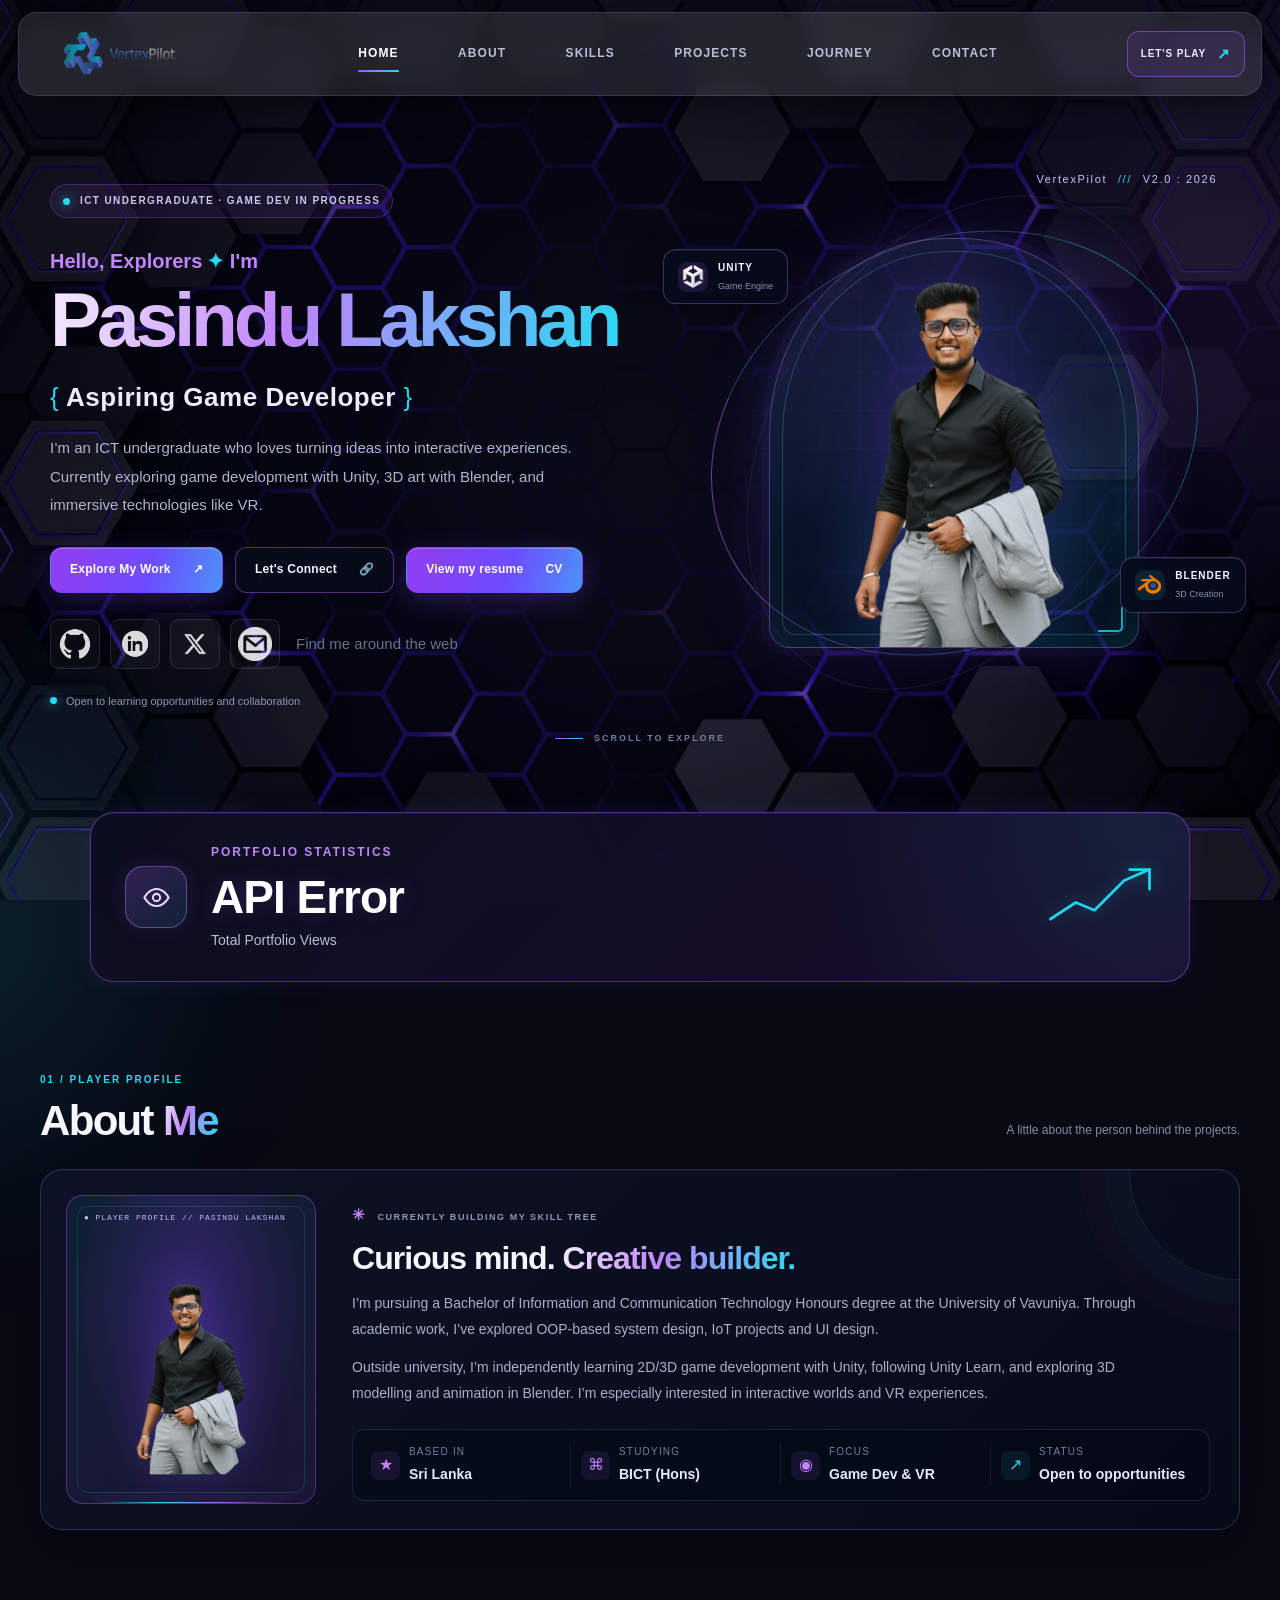
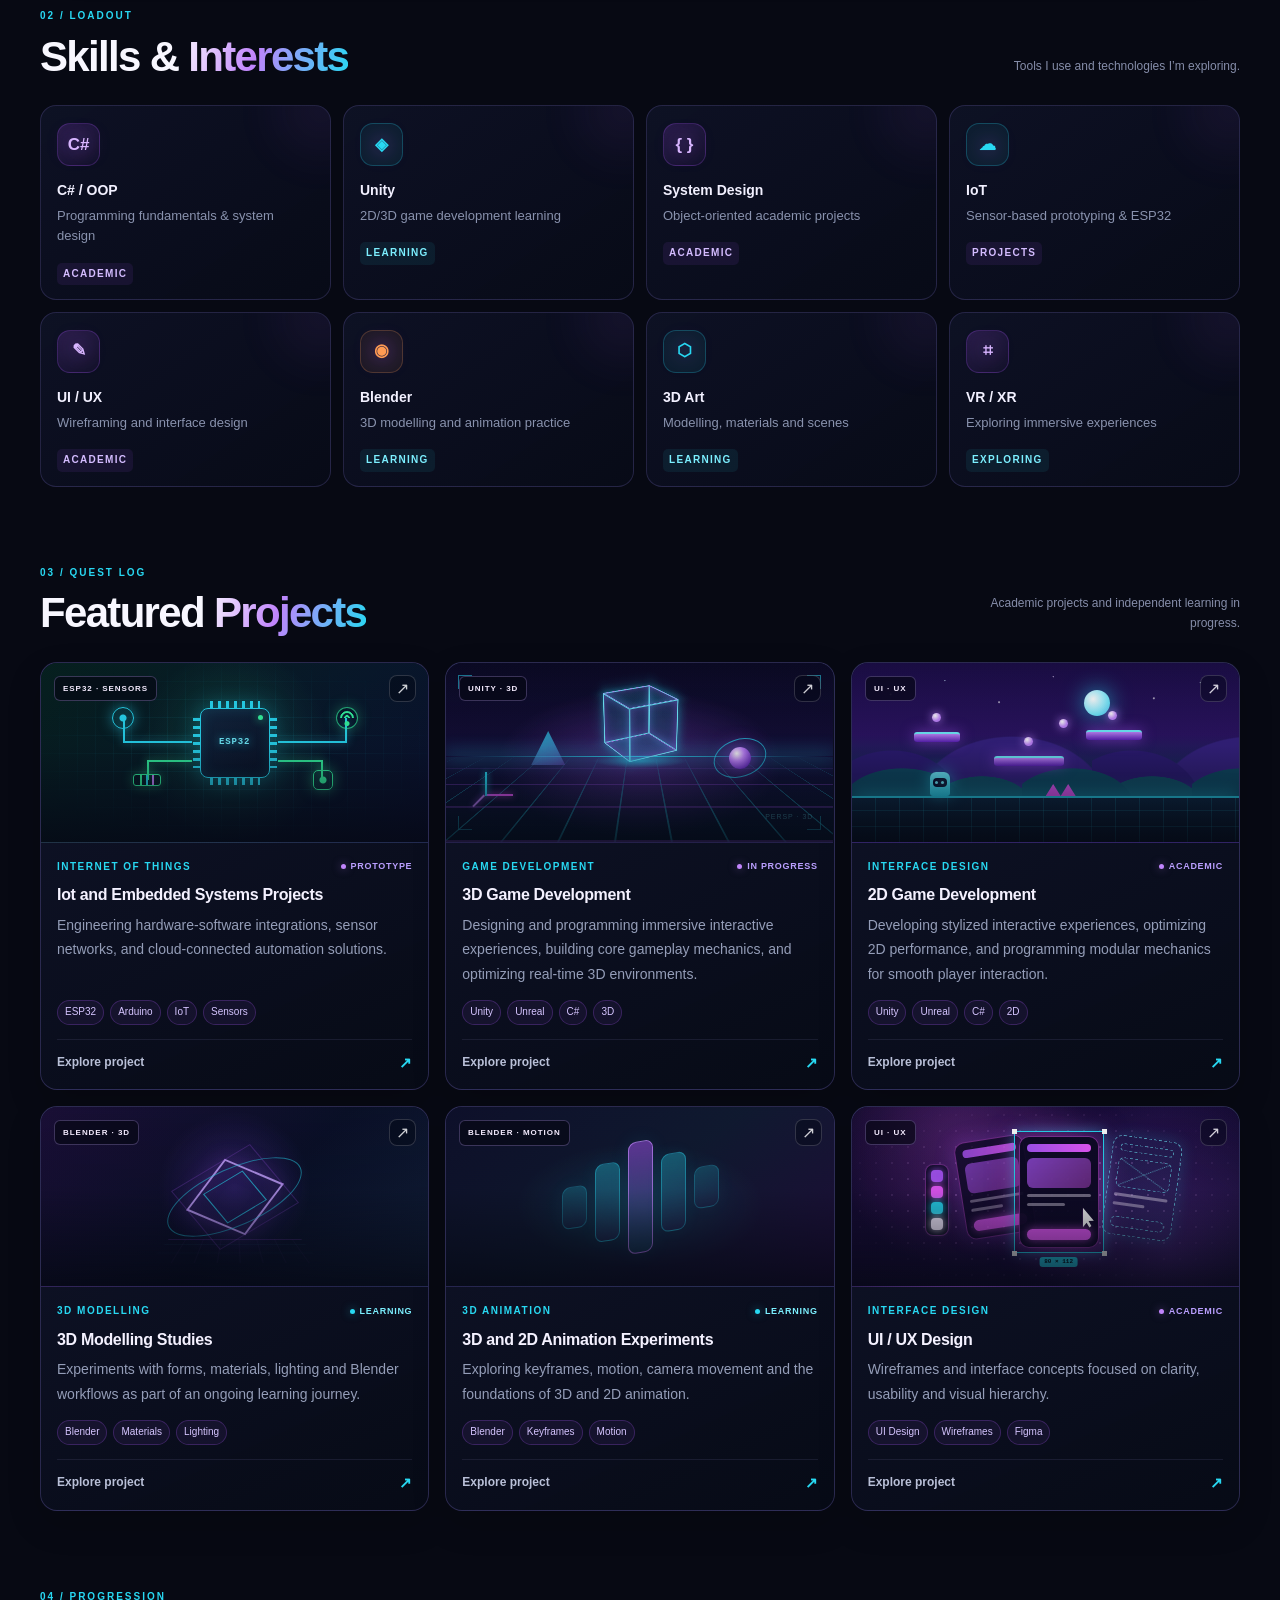
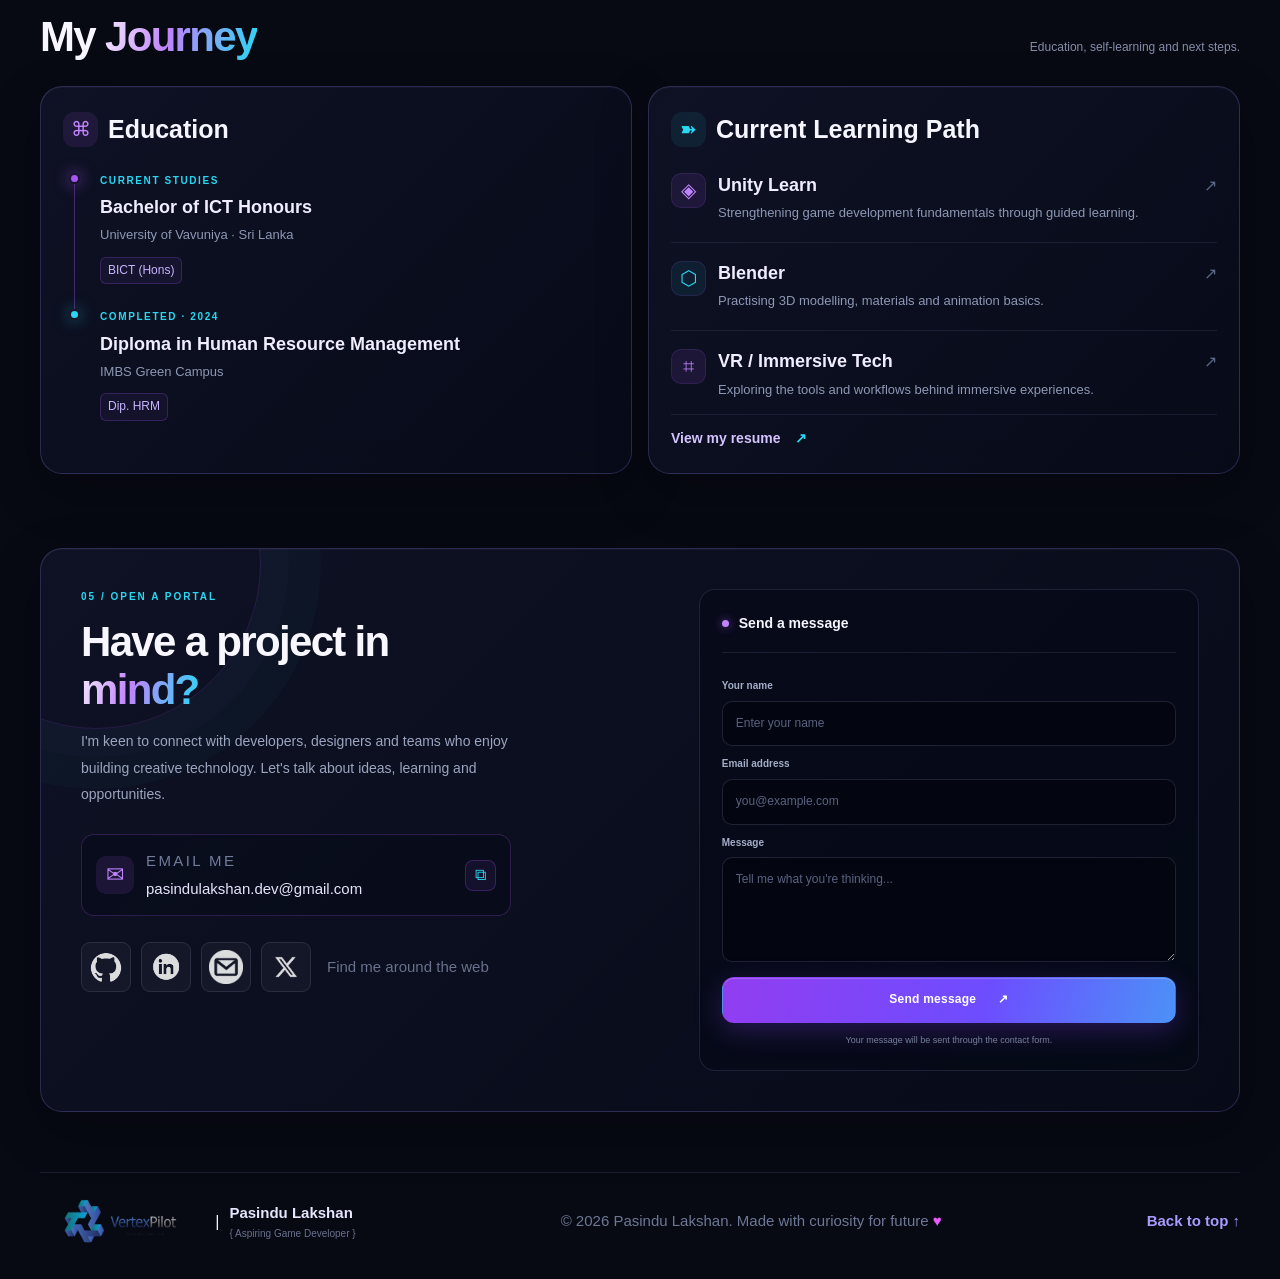
==== commit c7e0ae5a: "Add Email Fixed incorrect mail copy" ====
--- a/index.html
+++ b/index.html
@@ -62,7 +62,7 @@
           <a href="https://github.com/VertexPilot" target="_blank" rel="noopener noreferrer" aria-label="GitHub" title="GitHub"><img src="images/github.png" alt=""></a>
           <a href="https://www.linkedin.com/in/dev-pasindu" target="_blank" rel="noopener noreferrer" aria-label="LinkedIn" title="LinkedIn"><img src="images/linkdln.png" alt=""></a>
           <a href="https://x.com/Pasindu_L4kshan" target="_blank" rel="noopener noreferrer" aria-label="Twitter X" title="Twitter X"><img src="images/X.png" alt=""></a>
-          <a href="mailto:lakshanpasindu0908@gmail.com" aria-label="Email" title="Email"><img src="images/gmail.png" alt=""></a>
+          <a href="mailto:pasindulakshan.dev@gmail.com" aria-label="Email" title="Email"><img src="images/gmail.png" alt=""></a>
           
           <span class="social-caption">Find me around the web</span>
         </div>
@@ -250,7 +250,7 @@
           </div><button type="button" class="copy-email" id="copy-email" title="Copy email address" aria-label="Copy email address">⧉</button></div>
           <div class="social-row" aria-label="Social links">
           <a href="https://github.com/VertexPilot" target="_blank" rel="noopener noreferrer" aria-label="GitHub" title="GitHub"><img src="images/github.png" alt=""></a>
-          <a href="https://www.linkedin.com/in/pasindu-lakshan-jayasinghe/" target="_blank" rel="noopener noreferrer" aria-label="LinkedIn" title="LinkedIn"><img src="images/linkdln.png" alt=""></a>
+          <a href="https://www.linkedin.com/in/dev-pasindu" target="_blank" rel="noopener noreferrer" aria-label="LinkedIn" title="LinkedIn"><img src="images/linkdln.png" alt=""></a>
           <a href="mailto:pasindulakshan.dev@gmail.com" aria-label="Email" title="Email"><img src="images/gmail.png" alt=""></a>
           <a href="https://x.com/Pasindu_L4kshan" target="_blank" rel="noopener noreferrer" aria-label="Twitter X" title="Twitter X"><img src="images/X.png" alt=""></a>
           <span class="social-caption">Find me around the web</span>
